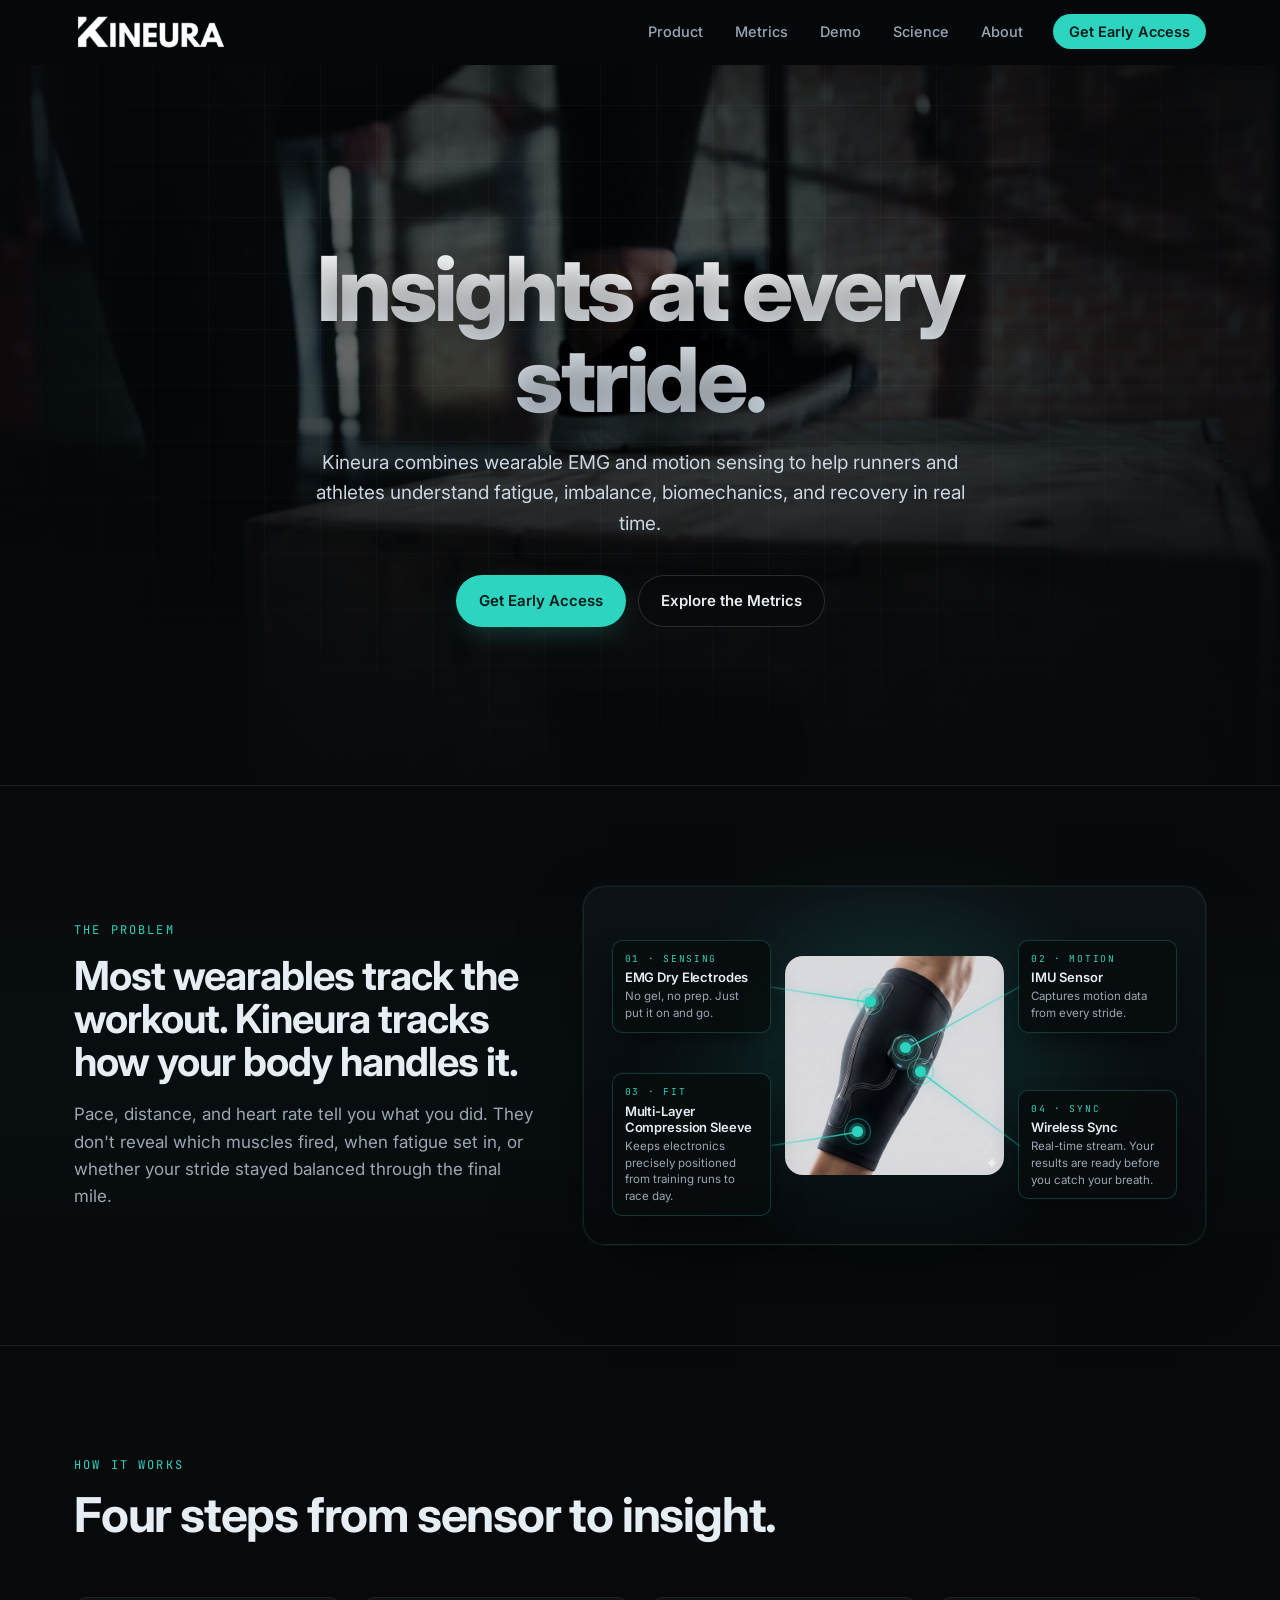
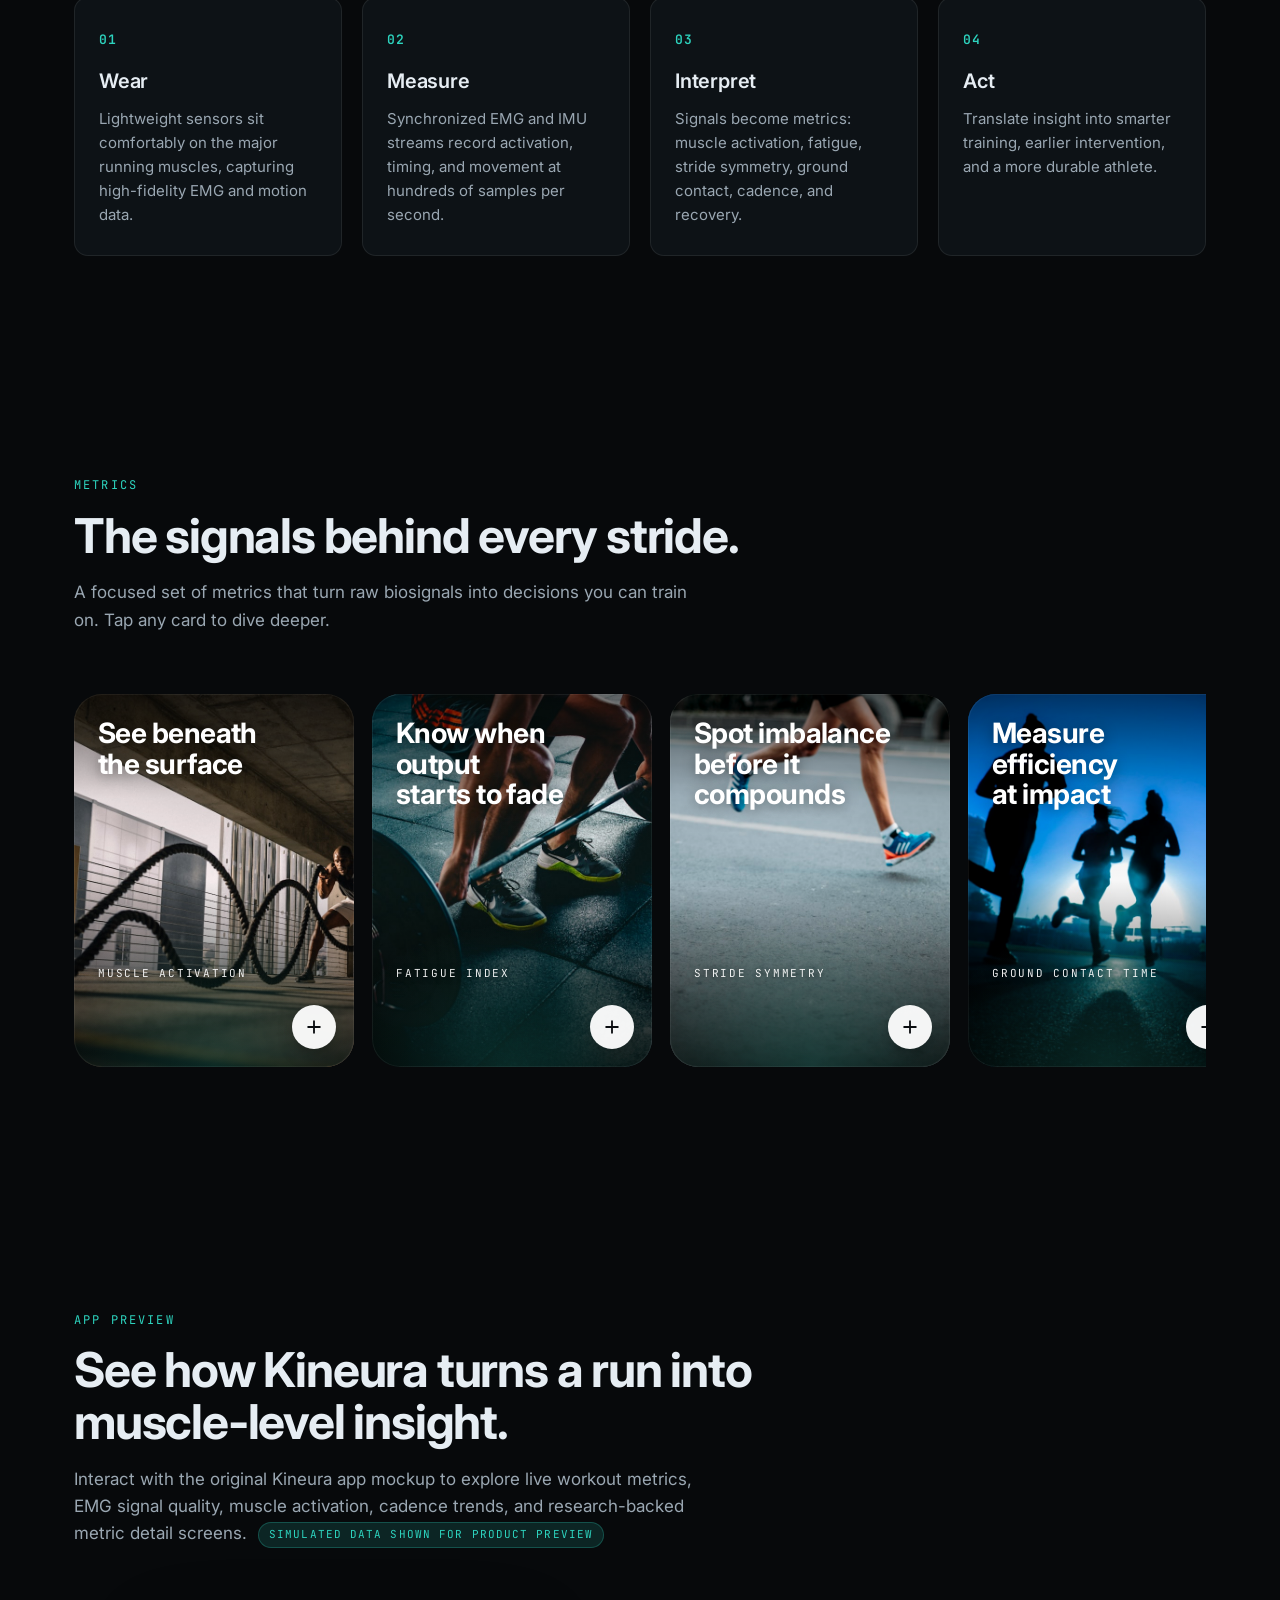
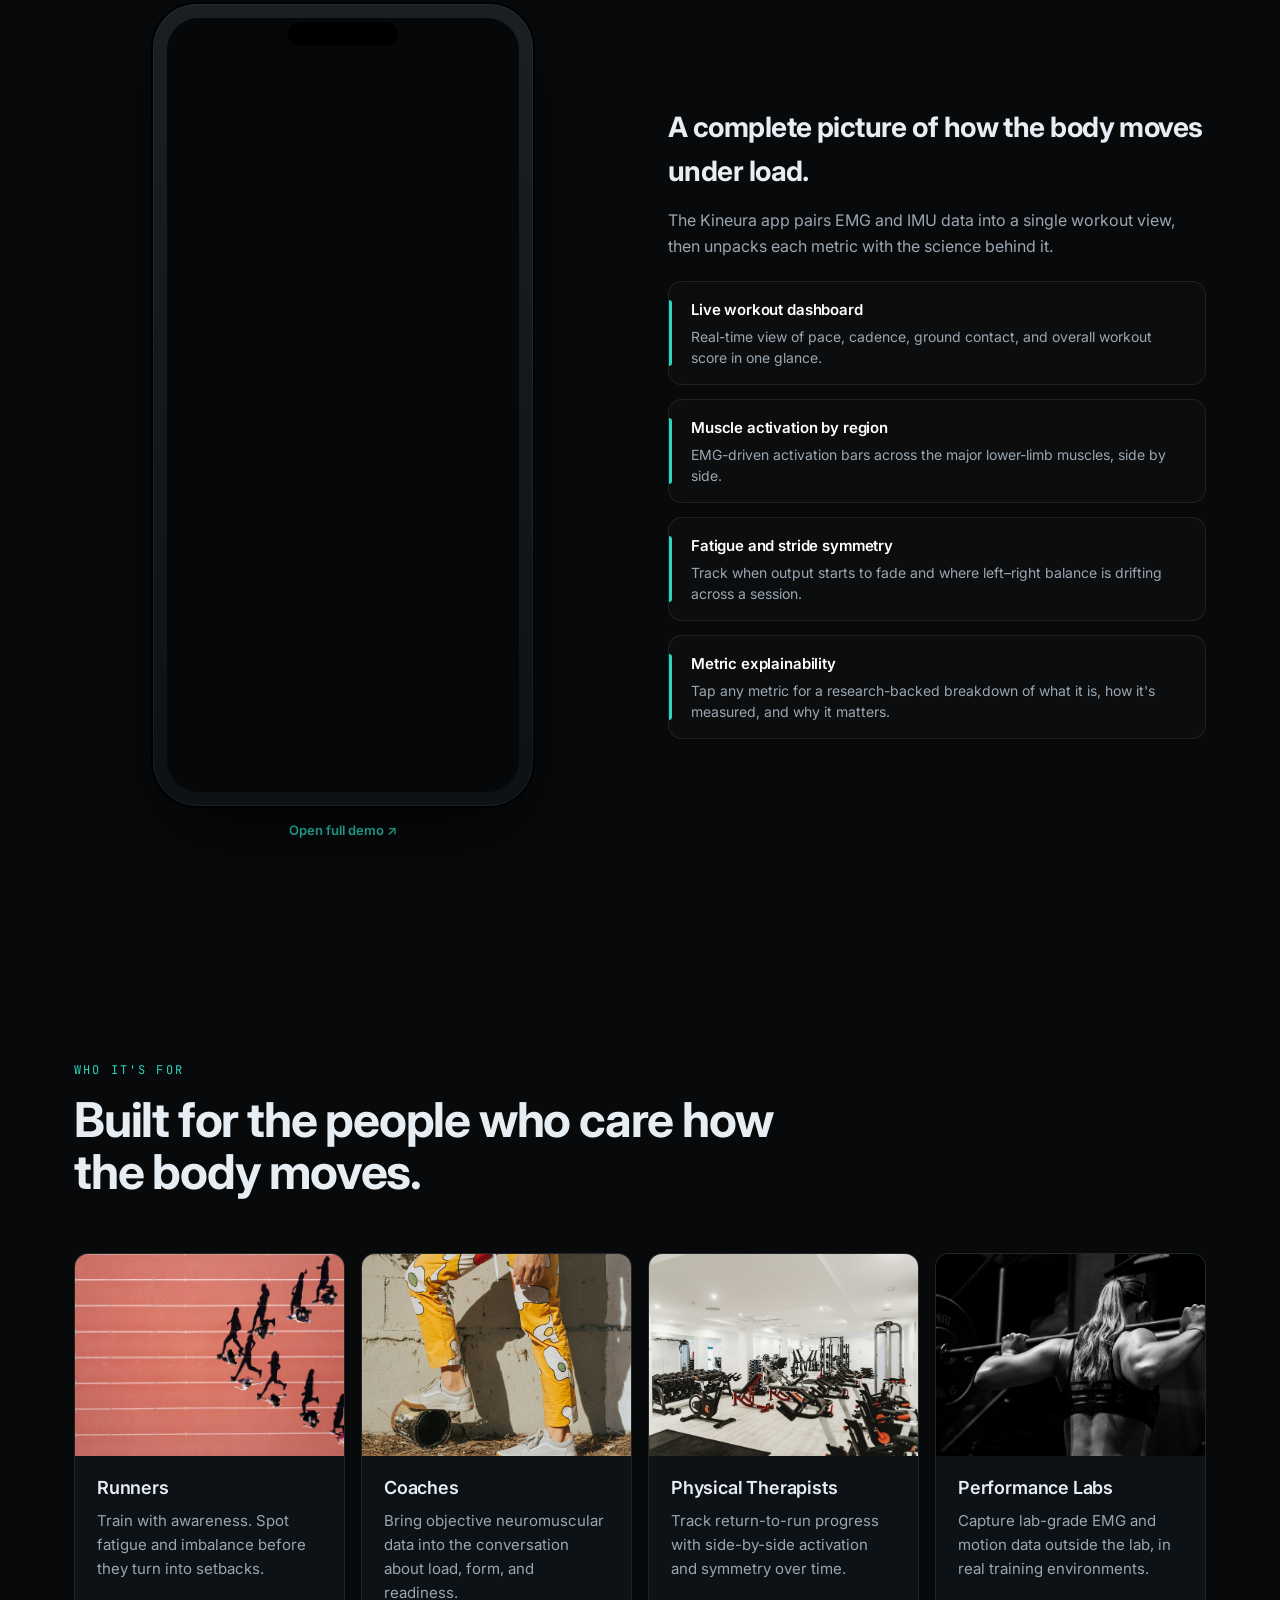
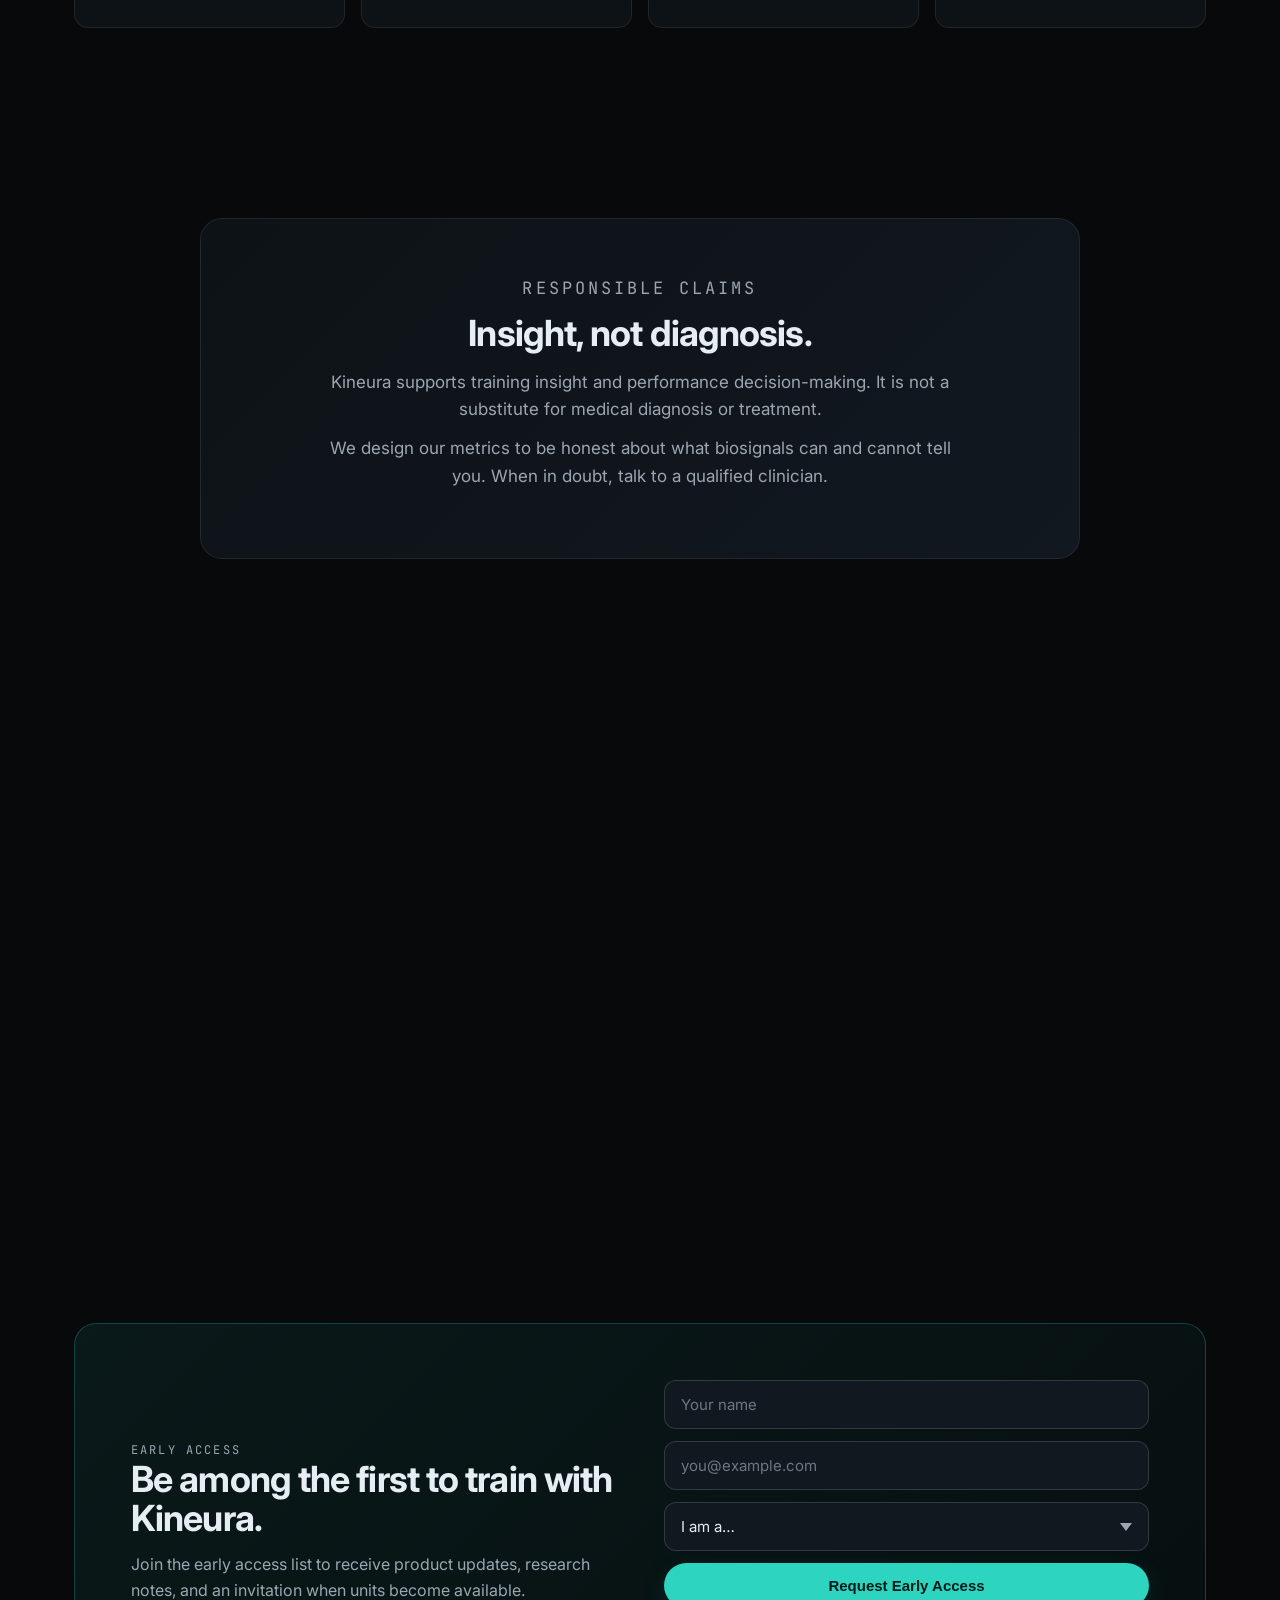
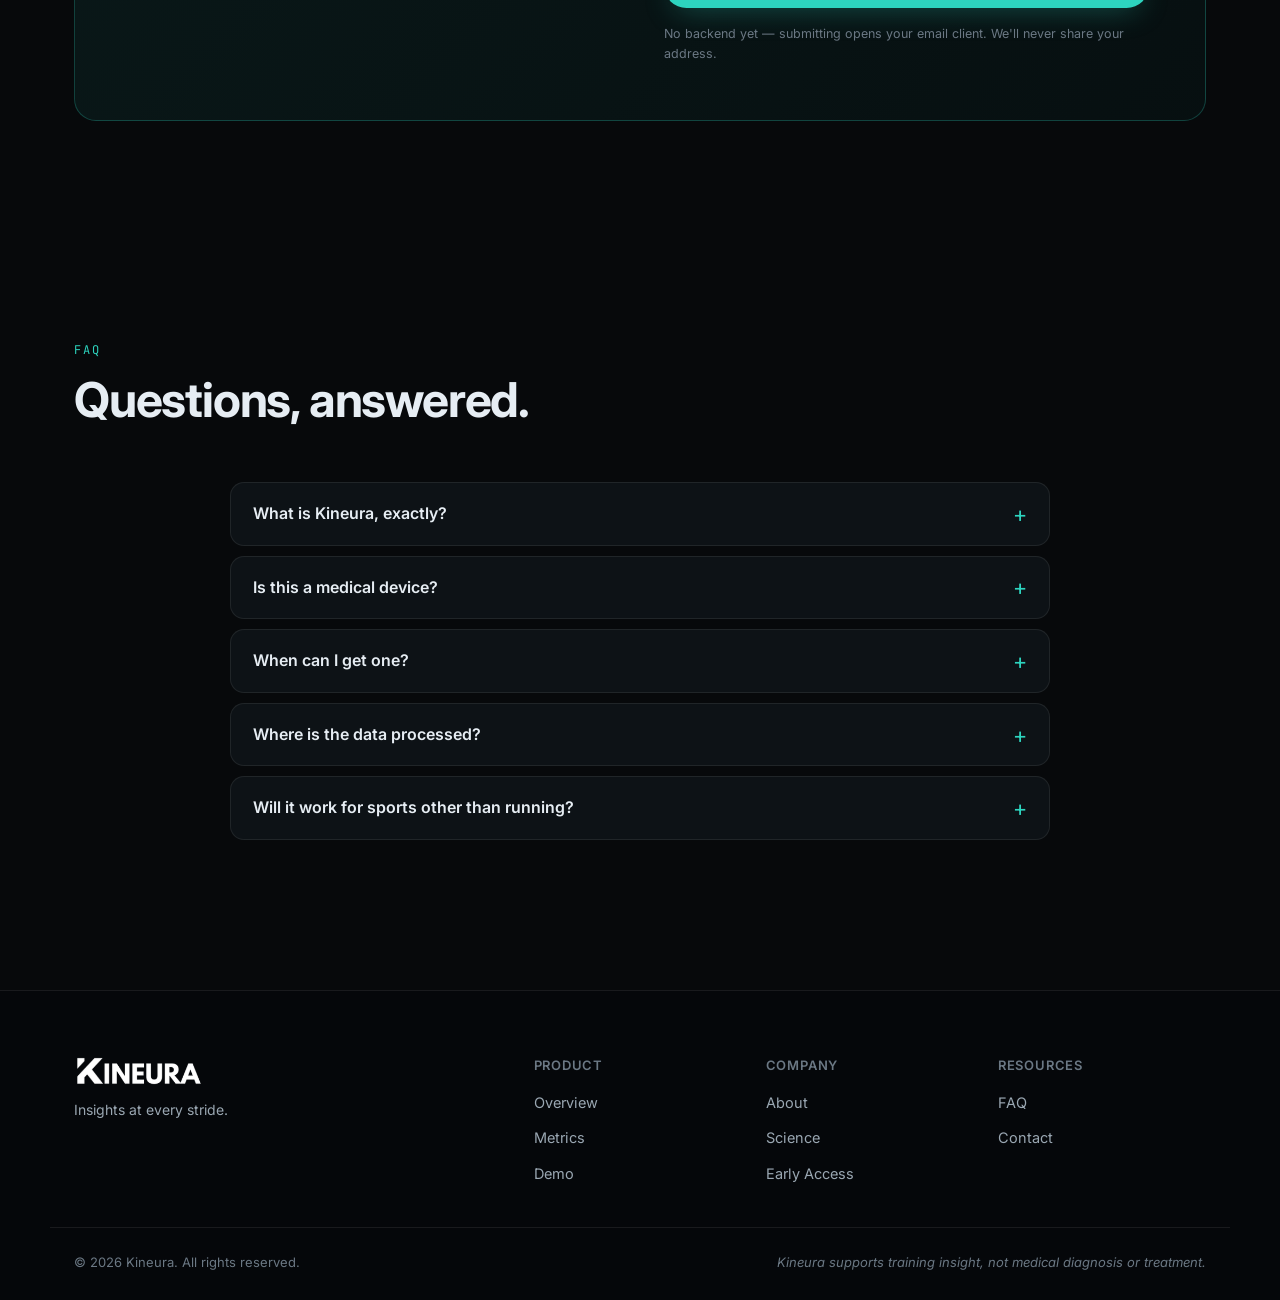
==== index.html @ 4eec356c "Remove duplicate "App preview" eyebrow from demo right-side panel The section-head already carries t" ====
<!DOCTYPE html>
<html lang="en">
<head>
  <meta charset="UTF-8" />
  <meta name="viewport" content="width=device-width, initial-scale=1.0" />
  <title>Kineura — Insights at every stride</title>
  <meta name="description" content="Kineura combines wearable EMG and motion sensing to help runners and athletes understand fatigue, imbalance, biomechanics, and recovery in real time." />
  <meta name="theme-color" content="#0a0f12" />

  <meta property="og:type" content="website" />
  <meta property="og:title" content="Kineura — Insights at every stride" />
  <meta property="og:description" content="Wearable EMG + motion sensing for runners and athletes. Understand fatigue, imbalance, biomechanics, and recovery in real time." />
  <meta property="og:image" content="og-image.svg" />
  <meta property="og:url" content="https://pjlim21.github.io/kineura-site/" />

  <meta name="twitter:card" content="summary_large_image" />
  <meta name="twitter:title" content="Kineura — Insights at every stride" />
  <meta name="twitter:description" content="Wearable EMG + motion sensing for runners and athletes." />
  <meta name="twitter:image" content="og-image.svg" />

  <link rel="icon" type="image/svg+xml" href="favicon.svg" />
  <link rel="preconnect" href="https://fonts.googleapis.com" />
  <link rel="preconnect" href="https://fonts.gstatic.com" crossorigin />
  <link href="https://fonts.googleapis.com/css2?family=Inter:wght@300;400;500;600;700;800&family=JetBrains+Mono:wght@400;500&display=swap" rel="stylesheet" />
  <link rel="stylesheet" href="styles.css" />
</head>
<body>
  <a href="#main" class="skip-link">Skip to content</a>

  <header class="site-header" id="siteHeader">
    <div class="container header-inner">
      <a class="brand" href="#top" aria-label="Kineura home">
        <img class="brand-logo" src="assets/img/kineura-wordmark-cropped.png" alt="Kineura" width="487" height="120" />
      </a>

      <nav class="primary-nav" aria-label="Primary">
        <button class="nav-toggle" aria-controls="navList" aria-expanded="false" aria-label="Toggle menu">
          <span></span><span></span><span></span>
        </button>
        <ul class="nav-list" id="navList">
          <li><a href="#product">Product</a></li>
          <li><a href="#metrics">Metrics</a></li>
          <li><a href="#demo">Demo</a></li>
          <li><a href="#science">Science</a></li>
          <li><a href="#about">About</a></li>
          <li><a href="#early-access" class="nav-cta">Get Early Access</a></li>
        </ul>
      </nav>
    </div>
  </header>

  <main id="main">
    <section class="hero" id="top">
      <div class="hero-bg" aria-hidden="true">
        <video class="hero-video" autoplay muted loop playsinline preload="metadata" poster="assets/img/hero-poster.jpg">
          <source src="https://video.wixstatic.com/video/bee5e3_57d041944a114fd59c90aa651ebfb15c/720p/mp4/file.mp4" type="video/mp4" />
          <source src="https://video.wixstatic.com/video/bee5e3_57d041944a114fd59c90aa651ebfb15c/480p/mp4/file.mp4" type="video/mp4" />
        </video>
        <div class="hero-veil"></div>
        <div class="hero-grid"></div>
      </div>
      <div class="container hero-inner">
        <h1 class="hero-headline">Insights at every stride.</h1>
        <p class="hero-sub">Kineura combines wearable EMG and motion sensing to help runners and athletes understand fatigue, imbalance, biomechanics, and recovery in real time.</p>
        <div class="hero-ctas">
          <a class="btn btn-primary" href="#early-access">Get Early Access</a>
          <a class="btn btn-secondary" href="#metrics">Explore the Metrics</a>
        </div>
      </div>
    </section>

    <section class="section problem" id="product">
      <div class="container">
        <div class="problem-grid">
          <div class="problem-copy">
            <p class="kicker">The problem</p>
            <h2>Most wearables track the workout. Kineura tracks how your body handles it.</h2>
            <p class="lede">Pace, distance, and heart rate tell you what you did. They don't reveal which muscles fired, when fatigue set in, or whether your stride stayed balanced through the final mile.</p>
          </div>

          <figure class="sleeve-figure" aria-label="Kineura lower-leg biosensor sleeve and its components">
            <div class="sleeve-stage">
              <div class="sleeve-glow" aria-hidden="true"></div>

              <!-- Top-left callout (EMG electrodes — points to upper electrode pad) -->
              <div class="sleeve-callout sleeve-callout--tl">
                <div class="sleeve-callout-card">
                  <p class="sleeve-callout-eyebrow">01 · Sensing</p>
                  <h3 class="sleeve-callout-title">EMG Dry Electrodes</h3>
                  <p class="sleeve-callout-text">No gel, no prep. Just put it on and go.</p>
                </div>
              </div>

              <!-- Top-right callout (IMU — points to central hex hub) -->
              <div class="sleeve-callout sleeve-callout--tr">
                <div class="sleeve-callout-card">
                  <p class="sleeve-callout-eyebrow">02 · Motion</p>
                  <h3 class="sleeve-callout-title">IMU Sensor</h3>
                  <p class="sleeve-callout-text">Captures motion data from every stride.</p>
                </div>
              </div>

              <!-- Image with positioned sensor dots -->
              <div class="sleeve-image-wrap">
                <img class="sleeve-image" src="assets/img/kineura-sleeve.jpg" alt="Kineura lower-leg biosensor sleeve worn on a calf, showing the central hub, integrated electrode pads, and signal traces" loading="lazy" />
                <div class="sleeve-dots" aria-hidden="true">
                  <!-- 01 EMG: upper electrode pad -->
                  <span class="sleeve-callout-dot sleeve-dot--emg" style="--cx:39%; --cy:21%;"></span>
                  <!-- 02 IMU: top edge of hex hub -->
                  <span class="sleeve-callout-dot sleeve-dot--imu" style="--cx:55%; --cy:42%;"></span>
                  <!-- 03 Compression: lower sleeve fabric body -->
                  <span class="sleeve-callout-dot sleeve-dot--fit" style="--cx:33%; --cy:80%;"></span>
                  <!-- 04 Wireless Sync: right side of hex hub / connected module -->
                  <span class="sleeve-callout-dot sleeve-dot--sync" style="--cx:62%; --cy:53%;"></span>
                </div>
              </div>

              <!-- Bottom-left callout (Compression — points to lower sleeve fabric) -->
              <div class="sleeve-callout sleeve-callout--bl">
                <div class="sleeve-callout-card">
                  <p class="sleeve-callout-eyebrow">03 · Fit</p>
                  <h3 class="sleeve-callout-title">Multi-Layer Compression Sleeve</h3>
                  <p class="sleeve-callout-text">Keeps electronics precisely positioned from training runs to race day.</p>
                </div>
              </div>

              <!-- Bottom-right callout (Wireless Sync — points to hub/module region) -->
              <div class="sleeve-callout sleeve-callout--br">
                <div class="sleeve-callout-card">
                  <p class="sleeve-callout-eyebrow">04 · Sync</p>
                  <h3 class="sleeve-callout-title">Wireless Sync</h3>
                  <p class="sleeve-callout-text">Real-time stream. Your results are ready before you catch your breath.</p>
                </div>
              </div>

              <!-- Connector line overlay — endpoint coordinates are computed in pixels by JS
                   from card edges and dot positions, then redrawn on resize. -->
              <svg class="sleeve-lines" aria-hidden="true">
                <defs>
                  <linearGradient id="sleeveLineL" x1="0" y1="0" x2="1" y2="0">
                    <stop offset="0" stop-color="#2dd4bf" stop-opacity="0.25" />
                    <stop offset="1" stop-color="#2dd4bf" stop-opacity="0.95" />
                  </linearGradient>
                  <linearGradient id="sleeveLineR" x1="1" y1="0" x2="0" y2="0">
                    <stop offset="0" stop-color="#2dd4bf" stop-opacity="0.25" />
                    <stop offset="1" stop-color="#2dd4bf" stop-opacity="0.95" />
                  </linearGradient>
                </defs>
                <line class="sleeve-line" data-callout="tl" data-dot="emg"  stroke="url(#sleeveLineL)" />
                <line class="sleeve-line" data-callout="tr" data-dot="imu"  stroke="url(#sleeveLineR)" />
                <line class="sleeve-line" data-callout="bl" data-dot="fit"  stroke="url(#sleeveLineL)" />
                <line class="sleeve-line" data-callout="br" data-dot="sync" stroke="url(#sleeveLineR)" />
              </svg>
            </div>

            <!-- Mobile/fallback list: shown when callouts can't sit cleanly over the image -->
            <ul class="sleeve-feature-list" role="list">
              <li class="sleeve-feature">
                <span class="sleeve-feature-num">01</span>
                <div>
                  <h3>EMG Dry Electrodes</h3>
                  <p>No gel, no prep. Just put it on and go.</p>
                </div>
              </li>
              <li class="sleeve-feature">
                <span class="sleeve-feature-num">02</span>
                <div>
                  <h3>IMU Sensor</h3>
                  <p>Captures motion data from every stride.</p>
                </div>
              </li>
              <li class="sleeve-feature">
                <span class="sleeve-feature-num">03</span>
                <div>
                  <h3>Multi-Layer Compression Sleeve</h3>
                  <p>Keeps electronics precisely positioned from training runs to race day.</p>
                </div>
              </li>
              <li class="sleeve-feature">
                <span class="sleeve-feature-num">04</span>
                <div>
                  <h3>Wireless Sync</h3>
                  <p>Real-time stream. Your results are ready before you catch your breath.</p>
                </div>
              </li>
            </ul>
          </figure>
        </div>
      </div>
    </section>

    <section class="section how" id="how">
      <div class="container">
        <div class="section-head">
          <p class="kicker">How it works</p>
          <h2>Four steps from sensor to insight.</h2>
        </div>
        <ol class="steps">
          <li class="step">
            <span class="step-num">01</span>
            <h3>Wear</h3>
            <p>Lightweight sensors sit comfortably on the major running muscles, capturing high-fidelity EMG and motion data.</p>
          </li>
          <li class="step">
            <span class="step-num">02</span>
            <h3>Measure</h3>
            <p>Synchronized EMG and IMU streams record activation, timing, and movement at hundreds of samples per second.</p>
          </li>
          <li class="step">
            <span class="step-num">03</span>
            <h3>Interpret</h3>
            <p>Signals become metrics: muscle activation, fatigue, stride symmetry, ground contact, cadence, and recovery.</p>
          </li>
          <li class="step">
            <span class="step-num">04</span>
            <h3>Act</h3>
            <p>Translate insight into smarter training, earlier intervention, and a more durable athlete.</p>
          </li>
        </ol>
      </div>
    </section>

    <section class="section metrics" id="metrics">
      <div class="container">
        <div class="section-head">
          <p class="kicker">Metrics</p>
          <h2>The signals behind every stride.</h2>
          <p class="lede">A focused set of metrics that turn raw biosignals into decisions you can train on. Tap any card to dive deeper.</p>
        </div>
        <div class="metric-rail" role="list" aria-label="Kineura metrics">
          <article class="metric-photo-card" role="listitem" data-metric="muscle">
            <img src="assets/img/metric-muscle.jpg" alt="Athlete training with battle ropes" loading="lazy" />
            <div class="metric-photo-overlay"></div>
            <h3 class="metric-photo-title">See beneath<br/>the surface</h3>
            <p class="metric-photo-tag">Muscle Activation</p>
            <button class="metric-plus" type="button" aria-label="Open Muscle Activation details">
              <svg viewBox="0 0 24 24" aria-hidden="true"><path d="M12 5v14M5 12h14" stroke="currentColor" stroke-width="2.2" stroke-linecap="round"/></svg>
            </button>
          </article>

          <article class="metric-photo-card" role="listitem" data-metric="fatigue">
            <img src="assets/img/metric-fatigue.jpg" alt="Athlete pushing through fatigue" loading="lazy" />
            <div class="metric-photo-overlay"></div>
            <h3 class="metric-photo-title">Know when output<br/>starts to fade</h3>
            <p class="metric-photo-tag">Fatigue Index</p>
            <button class="metric-plus" type="button" aria-label="Open Fatigue Index details">
              <svg viewBox="0 0 24 24" aria-hidden="true"><path d="M12 5v14M5 12h14" stroke="currentColor" stroke-width="2.2" stroke-linecap="round"/></svg>
            </button>
          </article>

          <article class="metric-photo-card" role="listitem" data-metric="symmetry">
            <img src="assets/img/metric-symmetry.jpg" alt="Runner mid-stride showing left and right leg motion" loading="lazy" />
            <div class="metric-photo-overlay"></div>
            <h3 class="metric-photo-title">Spot imbalance<br/>before it compounds</h3>
            <p class="metric-photo-tag">Stride Symmetry</p>
            <button class="metric-plus" type="button" aria-label="Open Stride Symmetry details">
              <svg viewBox="0 0 24 24" aria-hidden="true"><path d="M12 5v14M5 12h14" stroke="currentColor" stroke-width="2.2" stroke-linecap="round"/></svg>
            </button>
          </article>

          <article class="metric-photo-card" role="listitem" data-metric="gct">
            <img src="assets/img/metric-gct.jpg" alt="Close-up of running shoes contacting the ground" loading="lazy" />
            <div class="metric-photo-overlay"></div>
            <h3 class="metric-photo-title">Measure efficiency<br/>at impact</h3>
            <p class="metric-photo-tag">Ground Contact Time</p>
            <button class="metric-plus" type="button" aria-label="Open Ground Contact Time details">
              <svg viewBox="0 0 24 24" aria-hidden="true"><path d="M12 5v14M5 12h14" stroke="currentColor" stroke-width="2.2" stroke-linecap="round"/></svg>
            </button>
          </article>

          <article class="metric-photo-card" role="listitem" data-metric="cadence">
            <img src="assets/img/metric-cadence.jpg" alt="Runner on an open trail in motion" loading="lazy" />
            <div class="metric-photo-overlay"></div>
            <h3 class="metric-photo-title">Read rhythm<br/>in motion</h3>
            <p class="metric-photo-tag">Cadence &amp; Motion Trends</p>
            <button class="metric-plus" type="button" aria-label="Open Cadence and Motion Trends details">
              <svg viewBox="0 0 24 24" aria-hidden="true"><path d="M12 5v14M5 12h14" stroke="currentColor" stroke-width="2.2" stroke-linecap="round"/></svg>
            </button>
          </article>

          <article class="metric-photo-card" role="listitem" data-metric="recovery">
            <img src="assets/img/metric-recovery.jpg" alt="Athlete in a recovery and mobility session" loading="lazy" />
            <div class="metric-photo-overlay"></div>
            <h3 class="metric-photo-title">Track readiness<br/>beyond feel</h3>
            <p class="metric-photo-tag">Recovery Signals</p>
            <button class="metric-plus" type="button" aria-label="Open Recovery Signals details">
              <svg viewBox="0 0 24 24" aria-hidden="true"><path d="M12 5v14M5 12h14" stroke="currentColor" stroke-width="2.2" stroke-linecap="round"/></svg>
            </button>
          </article>
        </div>
      </div>
    </section>

    <section class="section demo" id="demo">
      <div class="container">
        <div class="section-head">
          <p class="kicker">App preview</p>
          <h2>See how Kineura turns a run into muscle-level insight.</h2>
          <p class="lede">Interact with the original Kineura app mockup to explore live workout metrics, EMG signal quality, muscle activation, cadence trends, and research-backed metric detail screens. <span class="badge">Simulated data shown for product preview</span></p>
        </div>

        <div class="demo-wrap">
          <div class="demo-frame" aria-label="Kineura app mockup">
            <div class="demo-frame-bezel">
              <div class="demo-frame-notch" aria-hidden="true"></div>
              <iframe
                class="demo-frame-iframe"
                src="https://pjlim21.github.io/kineura_mockup/"
                title="Kineura app mockup"
                loading="lazy"
                referrerpolicy="no-referrer-when-downgrade"
                allow="accelerometer; gyroscope; clipboard-read; clipboard-write"></iframe>
            </div>
            <p class="demo-frame-fallback">
              <a href="https://pjlim21.github.io/kineura_mockup/" target="_blank" rel="noopener noreferrer">Open full demo ↗</a>
            </p>
          </div>

          <aside class="demo-side">
            <h3>A complete picture of how the body moves under load.</h3>
            <p>The Kineura app pairs EMG and IMU data into a single workout view, then unpacks each metric with the science behind it.</p>
            <ul class="demo-feature-list">
              <li>
                <h4>Live workout dashboard</h4>
                <p>Real-time view of pace, cadence, ground contact, and overall workout score in one glance.</p>
              </li>
              <li>
                <h4>Muscle activation by region</h4>
                <p>EMG-driven activation bars across the major lower-limb muscles, side by side.</p>
              </li>
              <li>
                <h4>Fatigue and stride symmetry</h4>
                <p>Track when output starts to fade and where left–right balance is drifting across a session.</p>
              </li>
              <li>
                <h4>Metric explainability</h4>
                <p>Tap any metric for a research-backed breakdown of what it is, how it's measured, and why it matters.</p>
              </li>
            </ul>
          </aside>
        </div>
      </div>
    </section>

    <section class="section use-cases" id="use-cases">
      <div class="container">
        <div class="section-head">
          <p class="kicker">Who it's for</p>
          <h2>Built for the people who care how the body moves.</h2>
        </div>
        <div class="use-grid">
          <div class="use-card">
            <div class="use-photo"><img src="assets/img/athlete-sprint.jpg" alt="Runner sprinting on a track" loading="lazy" /></div>
            <h3>Runners</h3>
            <p>Train with awareness. Spot fatigue and imbalance before they turn into setbacks.</p>
          </div>
          <div class="use-card">
            <div class="use-photo"><img src="assets/img/athlete-coach.jpg" alt="Coach reviewing data with athlete" loading="lazy" /></div>
            <h3>Coaches</h3>
            <p>Bring objective neuromuscular data into the conversation about load, form, and readiness.</p>
          </div>
          <div class="use-card">
            <div class="use-photo"><img src="assets/img/athlete-pt.jpg" alt="Physical therapist working with athlete" loading="lazy" /></div>
            <h3>Physical Therapists</h3>
            <p>Track return-to-run progress with side-by-side activation and symmetry over time.</p>
          </div>
          <div class="use-card">
            <div class="use-photo"><img src="assets/img/athlete-strength.jpg" alt="Strength training session in a performance lab" loading="lazy" /></div>
            <h3>Performance Labs</h3>
            <p>Capture lab-grade EMG and motion data outside the lab, in real training environments.</p>
          </div>
        </div>
      </div>
    </section>

    <section class="section science" id="science">
      <div class="container">
        <div class="science-card">
          <p class="kicker">Responsible claims</p>
          <h2>Insight, not diagnosis.</h2>
          <p>Kineura supports training insight and performance decision-making. It is not a substitute for medical diagnosis or treatment.</p>
          <p class="muted">We design our metrics to be honest about what biosignals can and cannot tell you. When in doubt, talk to a qualified clinician.</p>
        </div>
      </div>
    </section>

    <section class="section about" id="about">
      <div class="container about-inner">
        <div class="about-copy">
          <p class="kicker">About</p>
          <h2>Why we're building Kineura.</h2>
          <p>Kineura started with a simple observation: the most informative signals about how an athlete moves — muscle activation and fine-grained motion — were locked inside expensive lab equipment. We're building a wearable platform that brings those signals into everyday training, without losing the rigor that makes them meaningful.</p>
          <p>We're a small team with backgrounds in biomechanics, signal processing, and endurance sport. We work closely with runners, coaches, and clinicians to make sure every metric we ship earns its place on the screen.</p>
        </div>
        <aside class="about-side">
          <div class="about-stat"><span class="num">EMG</span><span class="lbl">High-fidelity muscle signals</span></div>
          <div class="about-stat"><span class="num">IMU</span><span class="lbl">9-axis motion sensing</span></div>
          <div class="about-stat"><span class="num">Real-time</span><span class="lbl">Insight while you train</span></div>
        </aside>
      </div>
    </section>

    <section class="section cta" id="early-access">
      <div class="container">
        <div class="cta-card">
          <div class="cta-copy">
            <p class="kicker">Early access</p>
            <h2>Be among the first to train with Kineura.</h2>
            <p>Join the early access list to receive product updates, research notes, and an invitation when units become available.</p>
          </div>
          <form class="cta-form" id="earlyAccessForm" novalidate>
            <label for="eaName" class="sr-only">Name</label>
            <input id="eaName" name="name" type="text" placeholder="Your name" autocomplete="name" required />
            <label for="eaEmail" class="sr-only">Email</label>
            <input id="eaEmail" name="email" type="email" placeholder="you@example.com" autocomplete="email" required />
            <label for="eaRole" class="sr-only">Role</label>
            <select id="eaRole" name="role">
              <option value="">I am a…</option>
              <option>Runner</option>
              <option>Coach</option>
              <option>Physical Therapist</option>
              <option>Performance Lab</option>
              <option>Other</option>
            </select>
            <button class="btn btn-primary" type="submit">Request Early Access</button>
            <p class="form-note" id="formNote">No backend yet — submitting opens your email client. We'll never share your address.</p>
          </form>
        </div>
      </div>
    </section>

    <section class="section faq" id="faq">
      <div class="container">
        <div class="section-head narrow">
          <p class="kicker">FAQ</p>
          <h2>Questions, answered.</h2>
        </div>
        <div class="faq-list">
          <details>
            <summary>What is Kineura, exactly?</summary>
            <p>A wearable platform that combines surface EMG and inertial motion sensing, plus the software to turn those signals into useful metrics for runners and athletes.</p>
          </details>
          <details>
            <summary>Is this a medical device?</summary>
            <p>No. Kineura supports training insight and performance decision-making. It is not a substitute for medical diagnosis or treatment.</p>
          </details>
          <details>
            <summary>When can I get one?</summary>
            <p>We're rolling out access gradually. Join the early access list above and we'll reach out as units become available.</p>
          </details>
          <details>
            <summary>Where is the data processed?</summary>
            <p>Signals are captured on-device and analyzed in our app. We're committed to clear, opt-in handling of any data you choose to share with us.</p>
          </details>
          <details>
            <summary>Will it work for sports other than running?</summary>
            <p>Running is our first focus because the movement is repeatable and well-studied. The platform is designed to extend to other endurance and gait-driven sports over time.</p>
          </details>
        </div>
      </div>
    </section>
  </main>

  <footer class="site-footer">
    <div class="container footer-inner">
      <div class="footer-brand">
        <a class="brand" href="#top" aria-label="Kineura home">
          <img class="brand-logo" src="assets/img/kineura-wordmark-cropped.png" alt="Kineura" width="487" height="120" />
        </a>
        <p class="footer-tag">Insights at every stride.</p>
      </div>
      <nav class="footer-nav" aria-label="Footer">
        <div>
          <h4>Product</h4>
          <ul>
            <li><a href="#product">Overview</a></li>
            <li><a href="#metrics">Metrics</a></li>
            <li><a href="#demo">Demo</a></li>
          </ul>
        </div>
        <div>
          <h4>Company</h4>
          <ul>
            <li><a href="#about">About</a></li>
            <li><a href="#science">Science</a></li>
            <li><a href="#early-access">Early Access</a></li>
          </ul>
        </div>
        <div>
          <h4>Resources</h4>
          <ul>
            <li><a href="#faq">FAQ</a></li>
            <li><a href="mailto:hello@kineura.com">Contact</a></li>
          </ul>
        </div>
      </nav>
    </div>
    <div class="container footer-bottom">
      <p>© <span id="year"></span> Kineura. All rights reserved.</p>
      <p class="footer-disclaimer">Kineura supports training insight, not medical diagnosis or treatment.</p>
    </div>
  </footer>

  <!-- Metric detail modal -->
  <div class="modal" id="metricModal" aria-hidden="true" role="dialog" aria-modal="true" aria-labelledby="metricModalTitle">
    <div class="modal-backdrop" data-modal-close></div>
    <div class="modal-panel" role="document">
      <button class="modal-close" type="button" aria-label="Close" data-modal-close>
        <svg viewBox="0 0 24 24" aria-hidden="true"><path d="M6 6l12 12M18 6L6 18" stroke="currentColor" stroke-width="2.2" stroke-linecap="round"/></svg>
      </button>
      <p class="modal-eyebrow" id="metricModalTag">Metric</p>
      <h3 class="modal-title" id="metricModalTitle">—</h3>
      <p class="modal-tagline" id="metricModalTagline">—</p>
      <div class="modal-section">
        <h4>What is it?</h4>
        <p id="metricModalWhat">—</p>
      </div>
      <div class="modal-section">
        <h4>How is it measured?</h4>
        <p id="metricModalHow">—</p>
      </div>
      <div class="modal-section">
        <h4>Why it matters</h4>
        <p id="metricModalWhy">—</p>
      </div>
      <div class="modal-section modal-research">
        <h4>Research validation</h4>
        <p id="metricModalResearch">—</p>
      </div>
    </div>
  </div>

  <script src="script.js" defer></script>
</body>
</html>
---- styles.css ----
/* Kineura — static site styles */

:root {
  --bg: #07090b;
  --bg-elev: #0d1216;
  --bg-elev-2: #121820;
  --surface: #0f151b;
  --line: rgba(255, 255, 255, 0.08);
  --line-strong: rgba(255, 255, 255, 0.14);
  --text: #e6edf3;
  --text-dim: #9aa7b2;
  --text-muted: #6b7884;
  --accent: #2dd4bf;
  --accent-2: #14b8a6;
  --accent-soft: rgba(45, 212, 191, 0.14);
  --accent-glow: rgba(45, 212, 191, 0.35);
  --danger: #f87171;
  --radius: 14px;
  --radius-lg: 22px;
  --radius-xl: 28px;
  --maxw: 1180px;
  --shadow: 0 30px 80px -30px rgba(0, 0, 0, 0.8);
  --easing: cubic-bezier(0.22, 1, 0.36, 1);
}

* { box-sizing: border-box; }

html { scroll-behavior: smooth; }

body {
  margin: 0;
  font-family: 'Inter', system-ui, -apple-system, Segoe UI, Roboto, sans-serif;
  font-weight: 400;
  color: var(--text);
  background: var(--bg);
  line-height: 1.6;
  -webkit-font-smoothing: antialiased;
  text-rendering: optimizeLegibility;
  overflow-x: hidden;
}

img, svg { max-width: 100%; display: block; }

a { color: var(--accent); text-decoration: none; transition: color 0.2s ease; }
a:hover { color: #5eead4; }

.container {
  width: 100%;
  max-width: var(--maxw);
  margin: 0 auto;
  padding: 0 24px;
}

.skip-link {
  position: absolute;
  left: -9999px;
  top: 0;
  background: var(--accent);
  color: #001b18;
  padding: 10px 14px;
  font-weight: 600;
  z-index: 1000;
}
.skip-link:focus { left: 12px; top: 12px; }

.sr-only {
  position: absolute;
  width: 1px; height: 1px;
  padding: 0; margin: -1px;
  overflow: hidden; clip: rect(0,0,0,0);
  white-space: nowrap; border: 0;
}

/* Header */
.site-header {
  position: sticky;
  top: 0;
  z-index: 50;
  backdrop-filter: saturate(140%) blur(10px);
  background: rgba(7, 9, 11, 0.55);
  border-bottom: 1px solid transparent;
  transition: border-color 0.3s ease, background 0.3s ease;
}
.site-header.scrolled {
  border-bottom-color: var(--line);
  background: rgba(7, 9, 11, 0.85);
}
.header-inner {
  display: flex;
  align-items: center;
  justify-content: space-between;
  height: 64px;
}
.brand {
  display: inline-flex;
  align-items: center;
  gap: 10px;
  font-weight: 700;
  letter-spacing: -0.01em;
  color: var(--text);
}
.brand:hover { color: var(--text); }
.brand-logo {
  height: 38px;
  width: auto;
  display: block;
}
.site-footer .brand-logo { height: 32px; }

@media (max-width: 720px) {
  .header-inner { height: 56px; }
  .brand-logo { height: 28px; }
  .site-footer .brand-logo { height: 28px; }
}

.primary-nav { display: flex; align-items: center; }
.nav-list {
  list-style: none;
  display: flex;
  gap: 28px;
  margin: 0;
  padding: 0;
  align-items: center;
}
.nav-list a {
  color: var(--text-dim);
  font-size: 14.5px;
  font-weight: 500;
  padding: 8px 2px;
}
.nav-list a:hover { color: var(--text); }
.nav-cta {
  background: var(--accent);
  color: #001b18 !important;
  padding: 9px 16px !important;
  border-radius: 999px;
  font-weight: 600 !important;
}
.nav-cta:hover { background: #5eead4; }

.nav-toggle {
  display: none;
  background: transparent;
  border: 1px solid var(--line);
  border-radius: 10px;
  width: 40px; height: 40px;
  flex-direction: column;
  justify-content: center;
  align-items: center;
  gap: 4px;
  cursor: pointer;
  padding: 0;
}
.nav-toggle span {
  width: 18px; height: 2px;
  background: var(--text); border-radius: 2px;
  transition: transform 0.2s ease, opacity 0.2s ease;
}

/* Buttons */
.btn {
  display: inline-flex;
  align-items: center;
  justify-content: center;
  gap: 8px;
  padding: 13px 22px;
  border-radius: 999px;
  font-weight: 600;
  font-size: 15px;
  cursor: pointer;
  border: 1px solid transparent;
  transition: transform 0.15s ease, background 0.2s ease, border-color 0.2s ease, color 0.2s ease, box-shadow 0.2s ease;
  text-align: center;
}
.btn:active { transform: translateY(1px); }
.btn-primary {
  background: var(--accent);
  color: #001b18;
  box-shadow: 0 10px 30px -10px var(--accent-glow);
}
.btn-primary:hover { background: #5eead4; color: #001b18; }
.btn-secondary {
  background: rgba(7,9,11,0.4);
  color: var(--text);
  border-color: var(--line-strong);
  backdrop-filter: blur(6px);
}
.btn-secondary:hover {
  border-color: var(--accent);
  color: var(--accent);
}

/* Hero */
.hero {
  position: relative;
  padding: 140px 0 120px;
  overflow: hidden;
  min-height: 80vh;
  display: flex;
  align-items: center;
}
.hero-bg {
  position: absolute;
  inset: 0;
  pointer-events: none;
  z-index: 0;
}
.hero-video {
  position: absolute;
  inset: 0;
  width: 100%;
  height: 100%;
  object-fit: cover;
  opacity: 1;
  filter: brightness(0.85) contrast(1.05) saturate(1.05);
}
.hero-veil {
  position: absolute;
  inset: 0;
  background:
    radial-gradient(ellipse at 50% 38%, rgba(7,9,11,0.10) 0%, rgba(7,9,11,0.55) 60%, rgba(7,9,11,0.88) 100%),
    linear-gradient(180deg, rgba(7,9,11,0.30) 0%, rgba(7,9,11,0.22) 40%, rgba(7,9,11,0.86) 100%);
}
.hero-grid {
  position: absolute;
  inset: -10%;
  background-image:
    linear-gradient(rgba(255,255,255,0.03) 1px, transparent 1px),
    linear-gradient(90deg, rgba(255,255,255,0.03) 1px, transparent 1px);
  background-size: 56px 56px;
  mask-image: radial-gradient(ellipse at 50% 30%, black 30%, transparent 75%);
  -webkit-mask-image: radial-gradient(ellipse at 50% 30%, black 30%, transparent 75%);
}
.hero-inner {
  position: relative;
  z-index: 1;
  text-align: center;
  max-width: 880px;
}
.hero-headline {
  font-size: clamp(40px, 7vw, 92px);
  line-height: 1.02;
  letter-spacing: -0.035em;
  font-weight: 800;
  margin: 0 0 22px;
  background: linear-gradient(180deg, #ffffff 0%, #c4d0db 100%);
  -webkit-background-clip: text;
  background-clip: text;
  color: transparent;
  text-shadow: 0 4px 30px rgba(0,0,0,0.4);
}
.hero-sub {
  font-size: clamp(16px, 1.5vw, 19px);
  color: #cbd5e1;
  max-width: 680px;
  margin: 0 auto 36px;
}
.hero-ctas {
  display: flex;
  gap: 12px;
  justify-content: center;
  flex-wrap: wrap;
}

/* Section base */
.section { padding: 110px 0; position: relative; }
.section-head { max-width: 760px; margin: 0 0 56px; }
.section-head.narrow { max-width: 720px; }
.kicker {
  font-family: 'JetBrains Mono', monospace;
  font-size: 12px;
  letter-spacing: 0.18em;
  text-transform: uppercase;
  color: var(--accent);
  margin: 0 0 14px;
}
.section h2 {
  font-size: clamp(30px, 4.4vw, 48px);
  line-height: 1.08;
  letter-spacing: -0.025em;
  margin: 0 0 18px;
  font-weight: 700;
}
.lede { color: var(--text-dim); font-size: 17px; margin: 0; max-width: 640px; }
.muted { color: var(--text-muted); }

/* Problem */
.problem { padding: 100px 0; border-top: 1px solid var(--line); border-bottom: 1px solid var(--line); background: linear-gradient(180deg, transparent, rgba(45,212,191,0.025) 50%, transparent); }
.problem-grid {
  display: grid;
  grid-template-columns: minmax(0, 0.85fr) minmax(0, 1.15fr);
  gap: 48px;
  align-items: center;
}
.problem-copy { text-align: left; }
.problem-copy .kicker { margin-bottom: 14px; }
.problem-copy h2 {
  font-size: clamp(26px, 3.4vw, 40px);
  margin: 0 0 18px;
  letter-spacing: -0.025em;
}
.problem-copy .lede { margin: 0; max-width: 520px; }
.problem-figure {
  margin: 0;
}

/* Sleeve product explainer.
   Stage is a 3-col grid: cards | image | cards.
   Each side column has 2 rows (top, bottom callouts).
   Connector lines span from card inner-edge across the side column to the
   image edge, then a dot on the image marks the component. */
.sleeve-figure { margin: 0; }
.sleeve-stage {
  position: relative;
  border-radius: var(--radius-lg);
  background:
    radial-gradient(ellipse at 50% 45%, rgba(45,212,191,0.10), transparent 60%),
    linear-gradient(180deg, #0c1216 0%, #070a0d 100%);
  border: 1px solid var(--line);
  padding: 28px;
  box-shadow:
    0 30px 80px -30px rgba(0,0,0,0.75),
    0 0 0 1px rgba(45,212,191,0.08);
  display: grid;
  grid-template-columns: minmax(140px, 168px) minmax(200px, 280px) minmax(140px, 168px);
  grid-template-rows: 1fr 1fr;
  column-gap: 14px;
  row-gap: 16px;
  justify-content: center;
  align-items: center;
}
.sleeve-glow {
  position: absolute;
  inset: 0;
  pointer-events: none;
  background:
    radial-gradient(circle at 50% 45%, rgba(45,212,191,0.18), transparent 55%);
  opacity: 0.7;
  filter: blur(40px);
  z-index: 0;
  border-radius: inherit;
}
.sleeve-image-wrap {
  position: relative;
  z-index: 1;
  grid-column: 2;
  grid-row: 1 / span 2;
  border-radius: 18px;
  aspect-ratio: 1 / 1;
  width: 100%;
  background: #0a0e11;
  align-self: center;
  isolation: isolate;
}
.sleeve-image {
  display: block;
  width: 100%;
  height: 100%;
  object-fit: cover;
  border-radius: 18px;
  filter: contrast(1.04) saturate(1.05);
  box-shadow:
    inset 0 0 0 1px rgba(255,255,255,0.04),
    0 20px 50px -25px rgba(0,0,0,0.8);
}

/* Dot overlay on image */
.sleeve-dots {
  position: absolute;
  inset: 0;
  pointer-events: none;
  z-index: 2;
  border-radius: inherit;
  overflow: hidden;
}
.sleeve-callout-dot {
  position: absolute;
  left: var(--cx);
  top: var(--cy);
  width: 11px;
  height: 11px;
  margin: -5.5px 0 0 -5.5px;
  border-radius: 50%;
  background: var(--accent);
  box-shadow:
    0 0 0 3px rgba(45,212,191,0.28),
    0 0 18px rgba(45,212,191,0.75);
  z-index: 3;
}
.sleeve-callout-dot::after {
  content: "";
  position: absolute;
  inset: -8px;
  border-radius: 50%;
  border: 1px solid rgba(45,212,191,0.5);
  animation: sleevePulse 2.4s ease-out infinite;
}
@keyframes sleevePulse {
  0% { transform: scale(0.55); opacity: 0.9; }
  100% { transform: scale(1.7); opacity: 0; }
}

/* Each callout is a grid cell holding only a card; connector lines are drawn
   in the .sleeve-lines SVG overlay so they can extend all the way to the dot. */
.sleeve-callout {
  position: relative;
  display: flex;
  align-items: center;
  z-index: 2;
}
.sleeve-callout--tl { grid-column: 1; grid-row: 1; justify-content: flex-start; }
.sleeve-callout--bl { grid-column: 1; grid-row: 2; justify-content: flex-start; }
.sleeve-callout--tr { grid-column: 3; grid-row: 1; justify-content: flex-end; }
.sleeve-callout--br { grid-column: 3; grid-row: 2; justify-content: flex-end; }

.sleeve-callout-card {
  flex: 0 1 auto;
  min-width: 0;
  width: 100%;
  padding: 10px 12px;
  background: rgba(8, 12, 14, 0.85);
  backdrop-filter: blur(12px);
  -webkit-backdrop-filter: blur(12px);
  border: 1px solid rgba(45,212,191,0.22);
  border-radius: 10px;
  box-shadow:
    0 12px 30px -10px rgba(0,0,0,0.75),
    0 0 0 1px rgba(255,255,255,0.02);
  pointer-events: auto;
}
.sleeve-callout-eyebrow {
  font-family: 'JetBrains Mono', monospace;
  font-size: 9.5px;
  letter-spacing: 0.18em;
  text-transform: uppercase;
  color: var(--accent);
  margin: 0 0 3px;
}
.sleeve-callout-card h3.sleeve-callout-title {
  font-size: 13px;
  font-weight: 600;
  letter-spacing: -0.01em;
  margin: 0 0 3px;
  color: var(--text);
  line-height: 1.25;
}
.sleeve-callout-text {
  font-size: 11.5px;
  line-height: 1.45;
  color: var(--text-dim);
  margin: 0;
}

/* SVG connector overlay — sits above the image, below the cards.
   JS sets x1/y1/x2/y2 in pixel space, matching the actual DOM rects of
   each card's inner edge and each dot's center. */
.sleeve-lines {
  position: absolute;
  inset: 0;
  width: 100%;
  height: 100%;
  pointer-events: none;
  z-index: 2;
  overflow: visible;
}
.sleeve-line {
  stroke-width: 1.5;
  stroke-linecap: round;
  fill: none;
  vector-effect: non-scaling-stroke;
  opacity: 0;
  transition: opacity 220ms ease;
  filter: drop-shadow(0 0 5px rgba(45,212,191,0.6));
}
.sleeve-lines.is-ready .sleeve-line { opacity: 1; }

/* Fallback feature list (mobile / narrow) */
.sleeve-feature-list {
  list-style: none;
  margin: 24px 0 0;
  padding: 0;
  display: none;
  gap: 14px;
}
.sleeve-feature {
  display: flex;
  gap: 14px;
  align-items: flex-start;
  padding: 14px 16px;
  background: rgba(13, 18, 22, 0.6);
  border: 1px solid var(--line);
  border-radius: 12px;
}
.sleeve-feature-num {
  font-family: 'JetBrains Mono', monospace;
  font-size: 12px;
  letter-spacing: 0.12em;
  color: var(--accent);
  padding: 4px 8px;
  border: 1px solid rgba(45,212,191,0.25);
  border-radius: 6px;
  flex-shrink: 0;
  line-height: 1;
}
.sleeve-feature h3 {
  margin: 2px 0 4px;
  font-size: 15px;
  font-weight: 600;
  color: var(--text);
}
.sleeve-feature p {
  margin: 0;
  font-size: 13.5px;
  line-height: 1.5;
  color: var(--text-dim);
}

/* Tighten the callout layout for medium screens. */
@media (max-width: 1180px) {
  .sleeve-stage {
    grid-template-columns: minmax(126px, 150px) minmax(180px, 240px) minmax(126px, 150px);
    column-gap: 10px;
    padding: 22px;
  }
  .sleeve-callout-card { padding: 9px 10px; }
  .sleeve-callout-card h3.sleeve-callout-title { font-size: 12.5px; }
  .sleeve-callout-text { font-size: 11px; }
  .sleeve-callout-line { flex-basis: 12px; }
}
/* Switch to stacked image + list when problem-grid stacks. */
@media (max-width: 980px) {
  .problem-grid { grid-template-columns: 1fr; gap: 36px; }
  .sleeve-stage {
    grid-template-columns: 1fr;
    grid-template-rows: auto;
    column-gap: 0;
    row-gap: 0;
    padding: 20px;
  }
  .sleeve-callout { display: none; }
  .sleeve-image-wrap { grid-column: 1; grid-row: 1; max-width: 380px; margin: 0 auto; }
  .sleeve-feature-list { display: grid; }
}
@media (max-width: 520px) {
  .sleeve-stage { padding: 16px; }
  .sleeve-image-wrap { max-width: 100%; }
  .sleeve-feature { padding: 12px 14px; }
}

/* How it works */
.steps {
  list-style: none;
  padding: 0;
  margin: 0;
  display: grid;
  grid-template-columns: repeat(4, 1fr);
  gap: 20px;
  counter-reset: step;
}
.step {
  background: var(--bg-elev);
  border: 1px solid var(--line);
  border-radius: var(--radius);
  padding: 28px 24px;
  position: relative;
  transition: border-color 0.25s ease, transform 0.25s ease;
}
.step:hover { border-color: var(--line-strong); transform: translateY(-2px); }
.step-num {
  font-family: 'JetBrains Mono', monospace;
  color: var(--accent);
  font-size: 13px;
  font-weight: 600;
  letter-spacing: 0.1em;
}
.step h3 { margin: 14px 0 10px; font-size: 20px; font-weight: 600; letter-spacing: -0.01em; }
.step p { margin: 0; color: var(--text-dim); font-size: 15px; }

/* Metrics — WHOOP-style photo card rail */
.metric-rail {
  display: grid;
  grid-auto-flow: column;
  grid-auto-columns: minmax(280px, 320px);
  gap: 18px;
  overflow-x: auto;
  padding: 4px 4px 24px;
  scroll-snap-type: x mandatory;
  -webkit-overflow-scrolling: touch;
  scrollbar-width: thin;
  scrollbar-color: var(--line-strong) transparent;
}
.metric-rail::-webkit-scrollbar { height: 8px; }
.metric-rail::-webkit-scrollbar-thumb { background: var(--line-strong); border-radius: 999px; }
.metric-rail::-webkit-scrollbar-track { background: transparent; }

.metric-photo-card {
  position: relative;
  aspect-ratio: 3 / 4;
  border-radius: var(--radius-xl);
  overflow: hidden;
  cursor: pointer;
  scroll-snap-align: start;
  background: #0a0d10;
  isolation: isolate;
  transition: transform 0.35s var(--easing), box-shadow 0.35s var(--easing);
}
.metric-photo-card:hover { transform: translateY(-4px); box-shadow: 0 30px 60px -25px rgba(0,0,0,0.7); }
.metric-photo-card img {
  position: absolute;
  inset: 0;
  width: 100%; height: 100%;
  object-fit: cover;
  z-index: 0;
  transition: transform 0.6s var(--easing), filter 0.4s var(--easing);
  filter: saturate(1.05) contrast(1.02);
}
.metric-photo-card:hover img { transform: scale(1.04); }
.metric-photo-overlay {
  position: absolute;
  inset: 0;
  z-index: 1;
  background:
    radial-gradient(120% 70% at 50% 100%, rgba(45,212,191,0.18), transparent 55%),
    radial-gradient(140% 100% at 50% 50%, transparent 50%, rgba(0,0,0,0.35) 100%),
    linear-gradient(180deg, rgba(0,0,0,0.55) 0%, rgba(0,0,0,0.05) 28%, rgba(0,0,0,0.0) 50%, rgba(0,0,0,0.55) 80%, rgba(0,0,0,0.85) 100%);
  pointer-events: none;
}
.metric-photo-card::after {
  content: "";
  position: absolute;
  inset: 0;
  z-index: 1;
  pointer-events: none;
  border-radius: inherit;
  box-shadow: inset 0 0 0 1px rgba(255,255,255,0.06);
}
.metric-photo-title {
  position: absolute;
  top: 24px;
  left: 24px;
  right: 24px;
  z-index: 2;
  margin: 0;
  color: #fff;
  font-size: clamp(22px, 2.2vw, 28px);
  font-weight: 700;
  letter-spacing: -0.02em;
  line-height: 1.1;
  text-shadow: 0 2px 14px rgba(0,0,0,0.45);
}
.metric-photo-tag {
  position: absolute;
  bottom: 84px;
  left: 24px;
  z-index: 2;
  margin: 0;
  font-family: 'JetBrains Mono', monospace;
  font-size: 11px;
  letter-spacing: 0.16em;
  text-transform: uppercase;
  color: rgba(255,255,255,0.92);
  text-shadow: 0 1px 6px rgba(0,0,0,0.6);
}
.metric-plus {
  position: absolute;
  right: 18px;
  bottom: 18px;
  z-index: 3;
  width: 44px;
  height: 44px;
  border-radius: 50%;
  border: none;
  background: rgba(255,255,255,0.95);
  color: #0a0d10;
  display: inline-flex;
  align-items: center;
  justify-content: center;
  cursor: pointer;
  box-shadow: 0 6px 18px -6px rgba(0,0,0,0.5);
  transition: transform 0.2s ease, background 0.2s ease;
}
.metric-plus svg { width: 20px; height: 20px; }
.metric-plus:hover { background: var(--accent); transform: scale(1.06); }
.metric-photo-card:focus-visible {
  outline: 2px solid var(--accent);
  outline-offset: 4px;
}

/* Demo — original mockup iframe */
.demo-wrap {
  display: grid;
  grid-template-columns: minmax(0, 1fr) minmax(0, 1fr);
  gap: 56px;
  align-items: center;
}
.demo-frame {
  margin: 0 auto;
  width: 100%;
  max-width: 380px;
}
.demo-frame-bezel {
  position: relative;
  width: 100%;
  aspect-ratio: 9 / 19;
  background: linear-gradient(180deg, #1a1f24 0%, #0c1115 100%);
  border-radius: 44px;
  padding: 14px;
  box-shadow:
    0 0 0 2px #000,
    0 30px 80px -20px rgba(0,0,0,0.85),
    inset 0 0 0 1px rgba(255,255,255,0.05);
}
.demo-frame-notch {
  position: absolute;
  top: 18px;
  left: 50%;
  transform: translateX(-50%);
  width: 110px;
  height: 24px;
  background: #000;
  border-radius: 999px;
  z-index: 5;
  pointer-events: none;
}
.demo-frame-iframe {
  width: 100%;
  height: 100%;
  border: 0;
  border-radius: 32px;
  background: #050708;
  display: block;
}
.demo-frame-fallback {
  margin: 14px 0 0;
  text-align: center;
  font-size: 13px;
  color: var(--text-dim);
}
.demo-frame-fallback a {
  color: var(--accent);
  text-decoration: none;
  font-weight: 600;
  border-bottom: 1px solid transparent;
}
.demo-frame-fallback a:hover { border-bottom-color: var(--accent); }

/* Demo side panel */
.demo-side h3 {
  font-size: clamp(20px, 2.2vw, 28px);
  margin: 0 0 14px;
  letter-spacing: -0.02em;
}
.demo-side p { color: var(--text-dim); margin: 0 0 22px; }
.demo-feature-list {
  list-style: none;
  padding: 0;
  margin: 0;
  display: flex;
  flex-direction: column;
  gap: 14px;
}
.demo-feature-list li {
  position: relative;
  padding: 16px 18px 16px 22px;
  border: 1px solid var(--line);
  border-radius: 14px;
  background: rgba(255,255,255,0.02);
}
.demo-feature-list li::before {
  content: "";
  position: absolute;
  left: 0;
  top: 18px;
  bottom: 18px;
  width: 3px;
  background: var(--accent);
  border-radius: 0 3px 3px 0;
}
.demo-feature-list h4 {
  margin: 0 0 4px;
  font-size: 15px;
  font-weight: 600;
  letter-spacing: -0.01em;
  color: #fff;
}
.demo-feature-list p {
  margin: 0;
  font-size: 14px;
  line-height: 1.5;
  color: var(--text-dim);
}
.badge {
  display: inline-block;
  font-family: 'JetBrains Mono', monospace;
  font-size: 11px;
  letter-spacing: 0.1em;
  text-transform: uppercase;
  color: var(--accent);
  background: var(--accent-soft);
  border: 1px solid rgba(45,212,191,0.25);
  padding: 3px 10px;
  border-radius: 999px;
  margin-left: 6px;
  vertical-align: middle;
}

/* Use cases */
.use-grid {
  display: grid;
  grid-template-columns: repeat(4, 1fr);
  gap: 16px;
}
.use-card {
  background: var(--bg-elev);
  border: 1px solid var(--line);
  border-radius: var(--radius);
  overflow: hidden;
  transition: border-color 0.25s ease, transform 0.25s ease;
  display: flex;
  flex-direction: column;
}
.use-card:hover { border-color: var(--accent); transform: translateY(-2px); }
.use-photo {
  aspect-ratio: 4 / 3;
  overflow: hidden;
  background: #0a0d10;
}
.use-photo img {
  width: 100%; height: 100%;
  object-fit: cover;
  transition: transform 0.5s var(--easing);
}
.use-card:hover .use-photo img { transform: scale(1.04); }
.use-card h3 { margin: 18px 22px 6px; font-size: 18px; font-weight: 600; letter-spacing: -0.01em; }
.use-card p { margin: 0 22px 22px; color: var(--text-dim); font-size: 15px; }

/* Science */
.science { padding: 80px 0; }
.science-card {
  background: linear-gradient(135deg, var(--bg-elev) 0%, var(--bg-elev-2) 100%);
  border: 1px solid var(--line);
  border-radius: var(--radius-lg);
  padding: 56px;
  max-width: 880px;
  margin: 0 auto;
  text-align: center;
}
.science-card h2 { font-size: clamp(26px, 3.5vw, 36px); margin-bottom: 16px; }
.science-card p { color: var(--text-dim); font-size: 17px; margin: 0 auto 12px; max-width: 640px; }

/* About */
.about-inner {
  display: grid;
  grid-template-columns: 1.4fr 1fr;
  gap: 56px;
  align-items: start;
}
.about-copy h2 { margin-bottom: 18px; }
.about-copy p { color: var(--text-dim); font-size: 16.5px; }
.about-side {
  display: flex;
  flex-direction: column;
  gap: 14px;
}
.about-stat {
  background: var(--bg-elev);
  border: 1px solid var(--line);
  border-radius: var(--radius);
  padding: 22px 24px;
  display: flex;
  flex-direction: column;
  gap: 4px;
}
.about-stat .num {
  font-size: 22px;
  font-weight: 700;
  letter-spacing: -0.01em;
  color: var(--accent);
  font-family: 'JetBrains Mono', monospace;
}
.about-stat .lbl { color: var(--text-dim); font-size: 14.5px; }

/* CTA */
.cta-card {
  background: linear-gradient(135deg, rgba(45,212,191,0.08) 0%, rgba(20,184,166,0.04) 100%);
  border: 1px solid rgba(45,212,191,0.25);
  border-radius: var(--radius-lg);
  padding: 56px;
  display: grid;
  grid-template-columns: 1fr 1fr;
  gap: 48px;
  align-items: center;
}
.cta-copy h2 { margin-bottom: 14px; font-size: clamp(26px, 3.4vw, 36px); }
.cta-copy p { color: var(--text-dim); margin: 0; }
.cta-form {
  display: grid;
  gap: 12px;
}
.cta-form input,
.cta-form select {
  width: 100%;
  background: var(--bg-elev-2);
  border: 1px solid var(--line-strong);
  color: var(--text);
  padding: 14px 16px;
  border-radius: 12px;
  font-size: 15px;
  font-family: inherit;
  transition: border-color 0.2s ease, background 0.2s ease;
}
.cta-form input::placeholder { color: var(--text-muted); }
.cta-form input:focus,
.cta-form select:focus {
  outline: none;
  border-color: var(--accent);
  background: var(--bg-elev);
}
.cta-form select { appearance: none; -webkit-appearance: none; background-image: url("data:image/svg+xml;utf8,<svg xmlns='http://www.w3.org/2000/svg' width='12' height='8' viewBox='0 0 12 8'><path fill='%239aa7b2' d='M6 8L0 0h12z'/></svg>"); background-repeat: no-repeat; background-position: right 16px center; padding-right: 40px; }
.form-note { font-size: 12.5px; color: var(--text-muted); margin: 4px 0 0; }
.form-note.success { color: var(--accent); }
.form-note.error { color: var(--danger); }

/* FAQ */
.faq-list {
  max-width: 820px;
  margin: 0 auto;
  display: flex;
  flex-direction: column;
  gap: 10px;
}
.faq-list details {
  background: var(--bg-elev);
  border: 1px solid var(--line);
  border-radius: var(--radius);
  padding: 18px 22px;
  transition: border-color 0.2s ease;
}
.faq-list details[open] { border-color: var(--line-strong); }
.faq-list summary {
  cursor: pointer;
  font-weight: 600;
  font-size: 16px;
  list-style: none;
  display: flex;
  justify-content: space-between;
  align-items: center;
  gap: 16px;
}
.faq-list summary::-webkit-details-marker { display: none; }
.faq-list summary::after {
  content: "+";
  color: var(--accent);
  font-size: 22px;
  font-weight: 400;
  transition: transform 0.2s ease;
  line-height: 1;
}
.faq-list details[open] summary::after { content: "−"; }
.faq-list p {
  margin: 12px 0 0;
  color: var(--text-dim);
  font-size: 15.5px;
}

/* Footer */
.site-footer {
  border-top: 1px solid var(--line);
  background: #05070a;
  padding: 64px 0 28px;
  margin-top: 40px;
}
.footer-inner {
  display: grid;
  grid-template-columns: 1.2fr 2fr;
  gap: 56px;
  padding-bottom: 40px;
  border-bottom: 1px solid var(--line);
}
.footer-brand .brand { margin-bottom: 12px; }
.footer-tag { color: var(--text-dim); margin: 0; font-size: 14px; }
.footer-nav {
  display: grid;
  grid-template-columns: repeat(3, 1fr);
  gap: 24px;
}
.footer-nav h4 {
  font-size: 13px;
  letter-spacing: 0.06em;
  text-transform: uppercase;
  color: var(--text-muted);
  margin: 0 0 14px;
  font-weight: 600;
}
.footer-nav ul { list-style: none; padding: 0; margin: 0; display: flex; flex-direction: column; gap: 10px; }
.footer-nav a { color: var(--text-dim); font-size: 14.5px; }
.footer-nav a:hover { color: var(--text); }
.footer-bottom {
  display: flex;
  justify-content: space-between;
  align-items: center;
  padding-top: 24px;
  flex-wrap: wrap;
  gap: 12px;
}
.footer-bottom p { margin: 0; color: var(--text-muted); font-size: 13px; }
.footer-disclaimer { font-style: italic; }

/* Modal */
.modal {
  position: fixed;
  inset: 0;
  z-index: 100;
  display: none;
  align-items: center;
  justify-content: center;
  padding: 24px;
}
.modal[aria-hidden="false"] { display: flex; }
.modal-backdrop {
  position: absolute;
  inset: 0;
  background: rgba(0,0,0,0.7);
  backdrop-filter: blur(8px);
  animation: fadeIn 0.2s var(--easing);
}
@keyframes fadeIn { from { opacity: 0; } to { opacity: 1; } }
.modal-panel {
  position: relative;
  width: 100%;
  max-width: 580px;
  max-height: calc(100vh - 48px);
  overflow-y: auto;
  background: var(--bg-elev);
  border: 1px solid var(--line-strong);
  border-radius: var(--radius-lg);
  padding: 36px 36px 32px;
  box-shadow: var(--shadow);
  animation: scaleIn 0.25s var(--easing);
}
@keyframes scaleIn { from { transform: scale(0.96); opacity: 0; } to { transform: scale(1); opacity: 1; } }
.modal-close {
  position: absolute;
  top: 14px;
  right: 14px;
  width: 36px;
  height: 36px;
  border-radius: 50%;
  border: 1px solid var(--line);
  background: rgba(255,255,255,0.04);
  color: var(--text);
  display: inline-flex;
  align-items: center;
  justify-content: center;
  cursor: pointer;
  transition: background 0.2s ease, border-color 0.2s ease;
}
.modal-close svg { width: 18px; height: 18px; }
.modal-close:hover { background: rgba(255,255,255,0.08); border-color: var(--line-strong); }
.modal-eyebrow {
  margin: 0 0 6px;
  font-family: 'JetBrains Mono', monospace;
  font-size: 11px;
  letter-spacing: 0.16em;
  text-transform: uppercase;
  color: var(--accent);
}
.modal-title {
  margin: 0 0 6px;
  font-size: 26px;
  letter-spacing: -0.02em;
  line-height: 1.15;
}
.modal-tagline {
  margin: 0 0 22px;
  color: var(--text-dim);
  font-size: 15.5px;
}
.modal-section { margin-bottom: 16px; }
.modal-section h4 {
  margin: 0 0 6px;
  font-size: 12px;
  text-transform: uppercase;
  letter-spacing: 0.12em;
  color: var(--accent);
  font-family: 'JetBrains Mono', monospace;
}
.modal-section p { margin: 0; color: var(--text-dim); font-size: 14.5px; line-height: 1.6; }
.modal-research {
  background: rgba(255,255,255,0.03);
  border: 1px solid var(--line);
  border-radius: 12px;
  padding: 14px 16px;
}
.modal-research h4 { margin-bottom: 6px; }

body.modal-open { overflow: hidden; }

/* Reveal animation */
.reveal {
  opacity: 0;
  transform: translateY(18px);
  transition: opacity 0.8s var(--easing), transform 0.8s var(--easing);
}
.reveal.in {
  opacity: 1;
  transform: translateY(0);
}

/* Responsive */
@media (max-width: 980px) {
  .steps { grid-template-columns: repeat(2, 1fr); }
  .use-grid { grid-template-columns: repeat(2, 1fr); }
  .about-inner { grid-template-columns: 1fr; gap: 32px; }
  .cta-card { grid-template-columns: 1fr; padding: 40px; gap: 28px; }
  .footer-inner { grid-template-columns: 1fr; gap: 40px; }
  .demo-wrap { grid-template-columns: 1fr; gap: 32px; }
}

@media (max-width: 720px) {
  .section { padding: 80px 0; }
  .hero { padding: 96px 0 80px; min-height: 70vh; }
  .science-card { padding: 36px 24px; }
  .cta-card { padding: 32px 22px; }
  .footer-nav { grid-template-columns: repeat(2, 1fr); }
  .modal-panel { padding: 28px 22px 24px; }

  .nav-toggle { display: inline-flex; }
  .nav-list {
    position: absolute;
    top: 56px; right: 12px; left: 12px;
    flex-direction: column;
    align-items: stretch;
    gap: 6px;
    padding: 14px;
    background: var(--bg-elev);
    border: 1px solid var(--line);
    border-radius: var(--radius);
    box-shadow: var(--shadow);
    display: none;
  }
  .nav-list.open { display: flex; }
  .nav-list a { padding: 12px 14px; border-radius: 10px; }
  .nav-list a:hover { background: rgba(255,255,255,0.04); }
  .nav-list .nav-cta { text-align: center; }
}

@media (max-width: 480px) {
  .steps, .use-grid { grid-template-columns: 1fr; }
  .footer-nav { grid-template-columns: 1fr; }
  .metric-rail { grid-auto-columns: minmax(260px, 80%); }
  .demo-frame { max-width: 320px; }
}

/* Reduced motion */
@media (prefers-reduced-motion: reduce) {
  *, *::before, *::after {
    animation-duration: 0.001ms !important;
    transition-duration: 0.001ms !important;
  }
  html { scroll-behavior: auto; }
  .hero-video { display: none; }
}

/* Focus visible */
:focus-visible {
  outline: 2px solid var(--accent);
  outline-offset: 3px;
  border-radius: 6px;
}
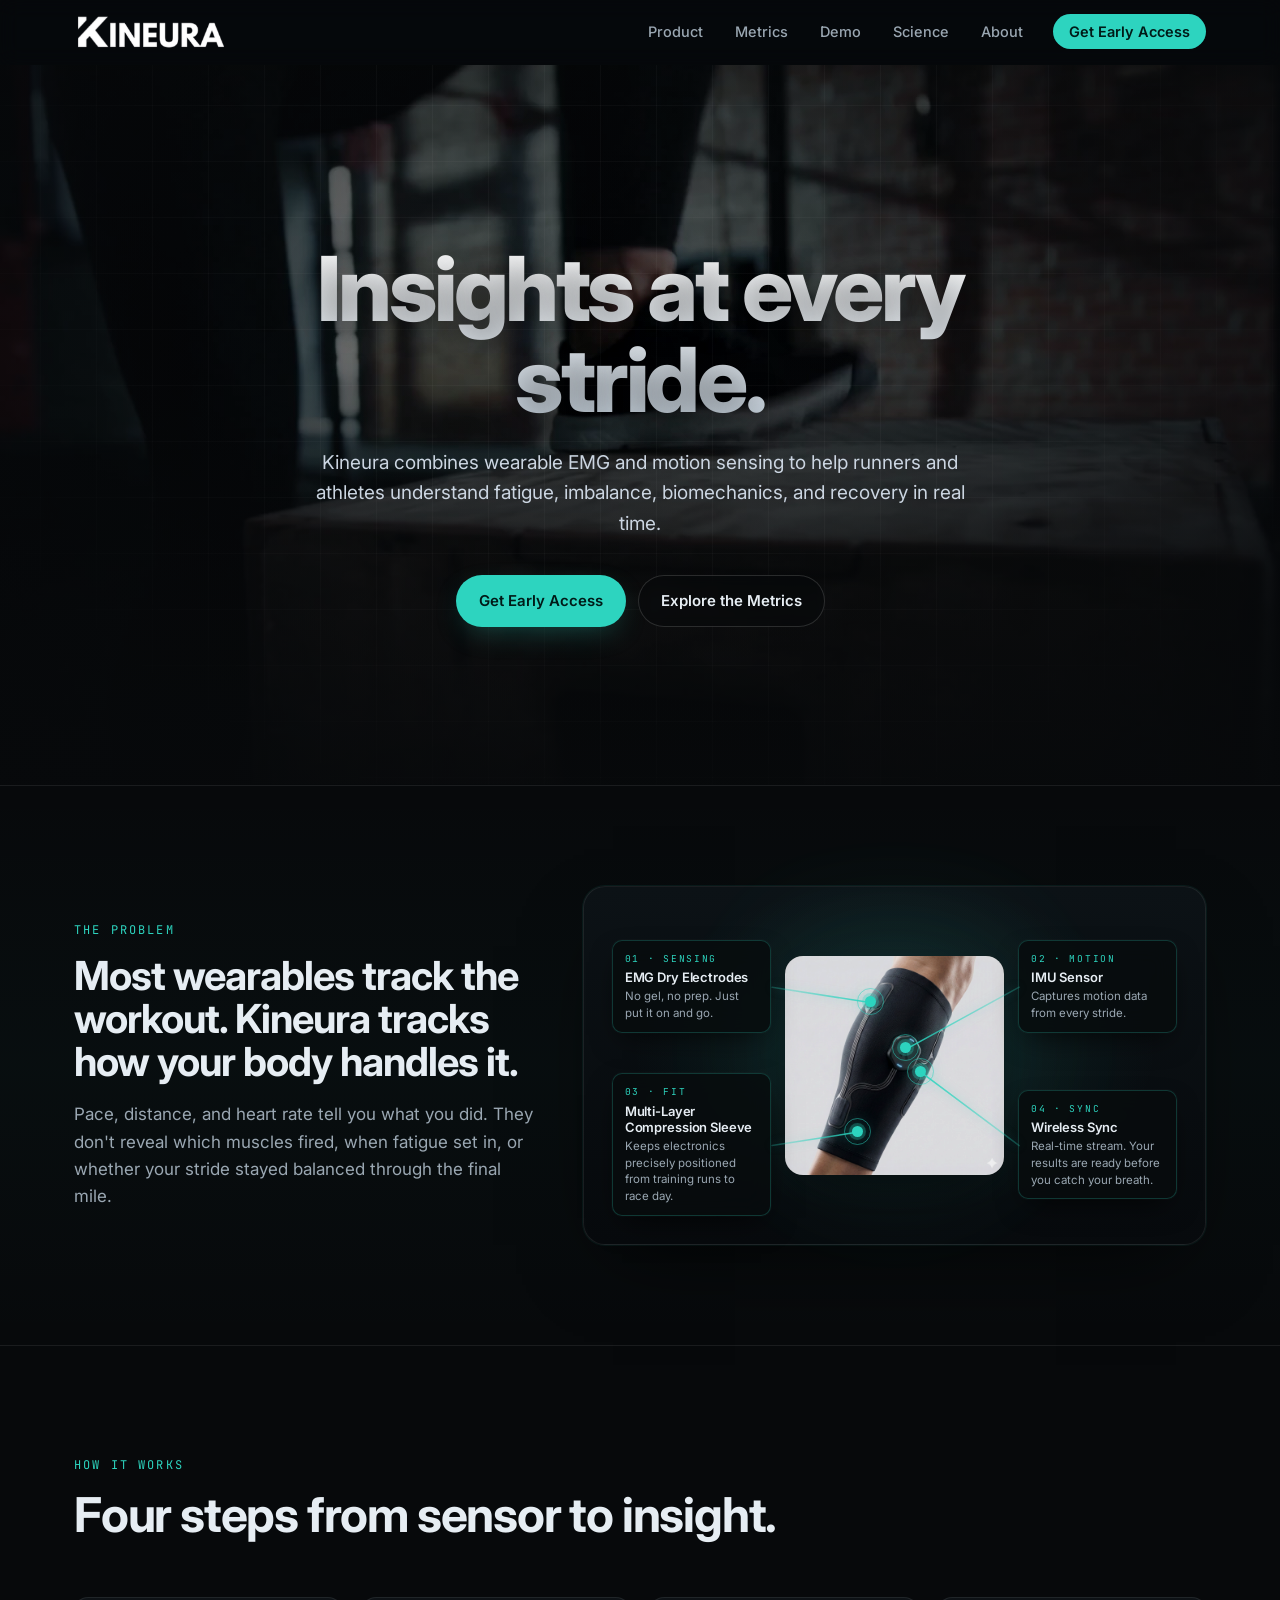
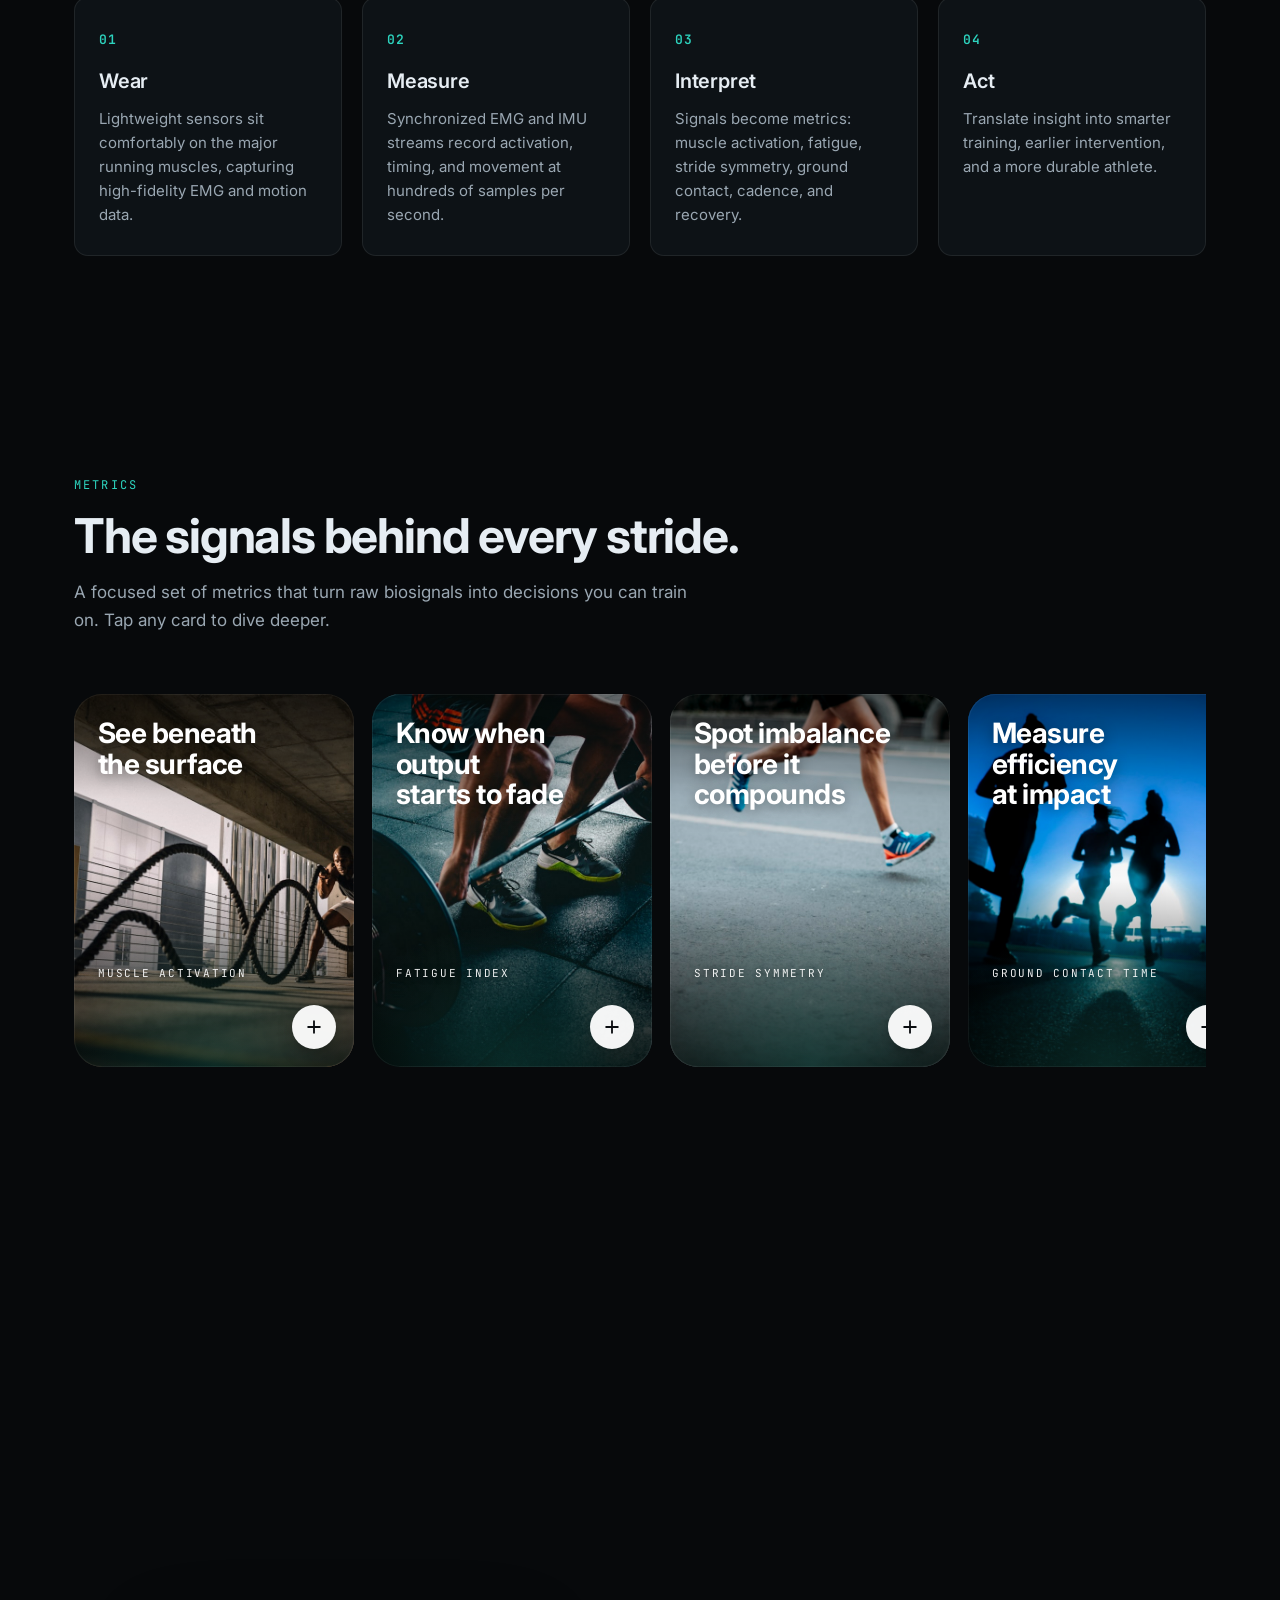
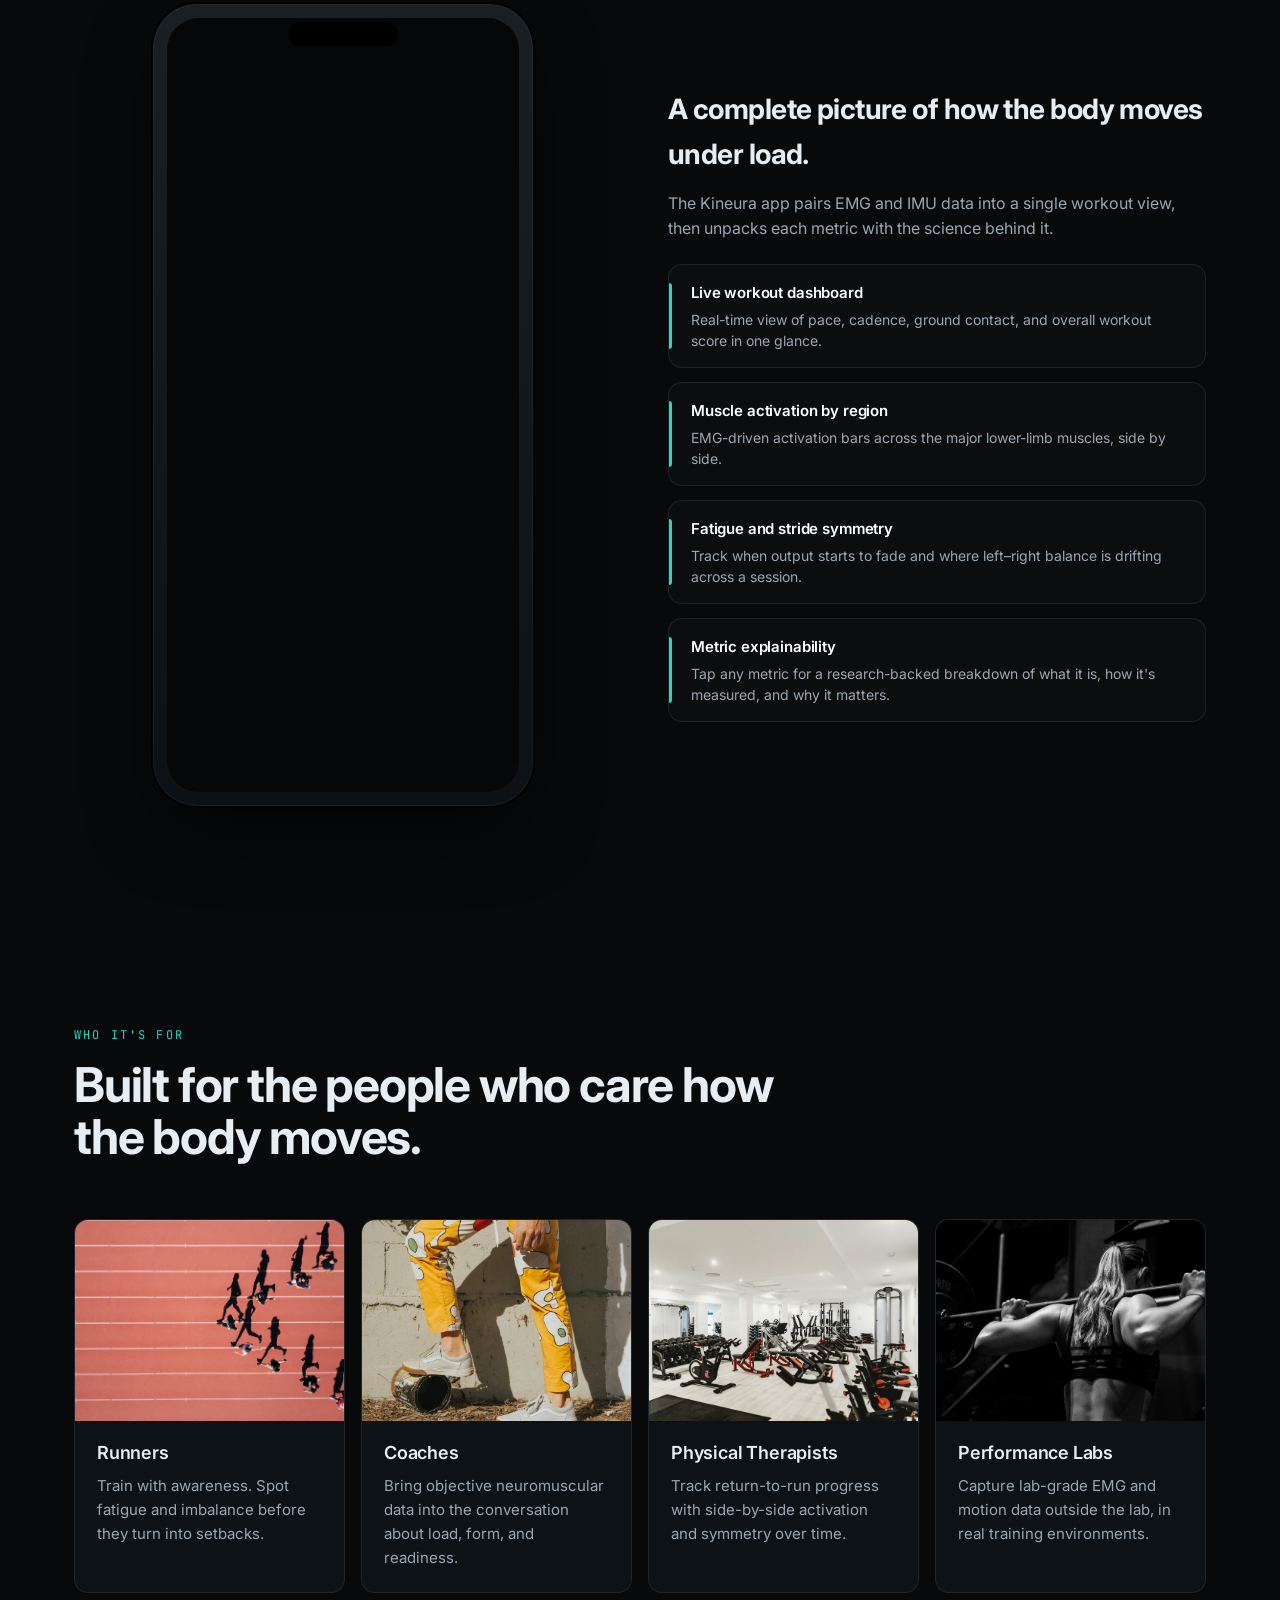
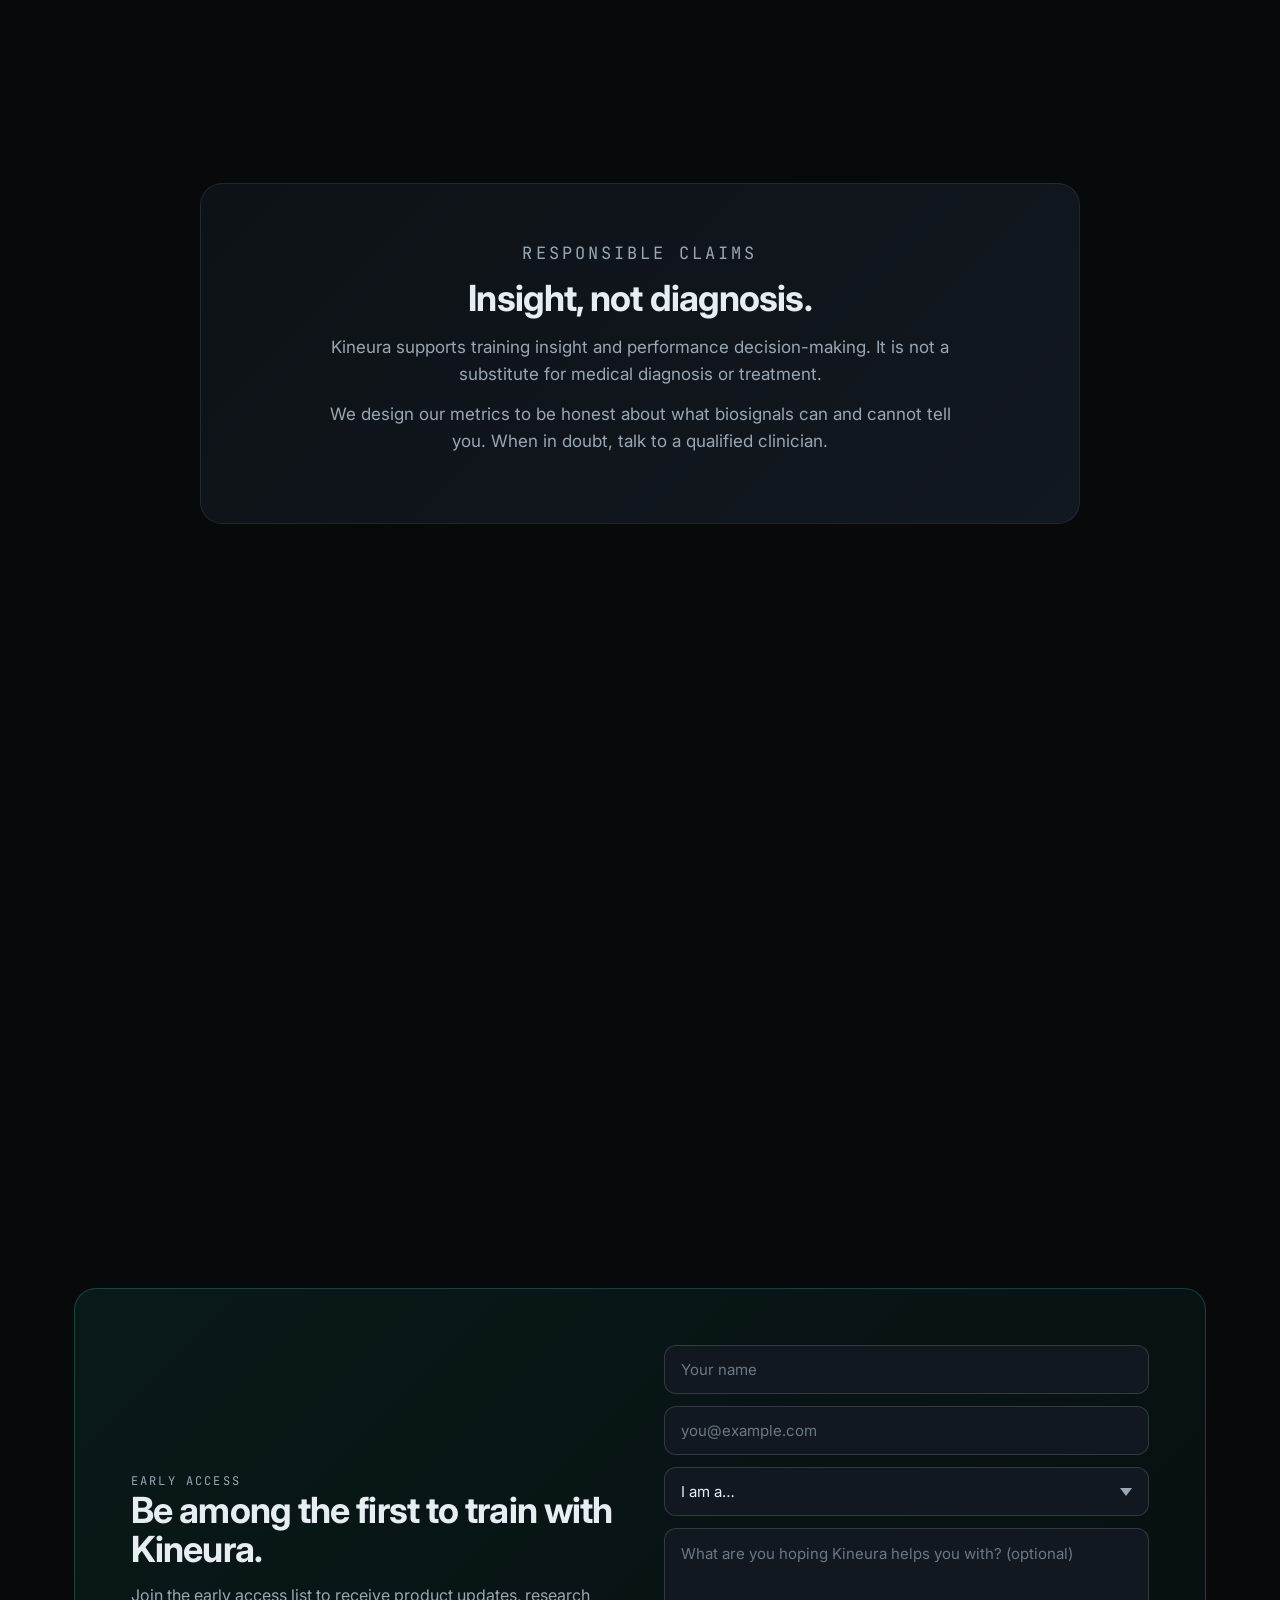
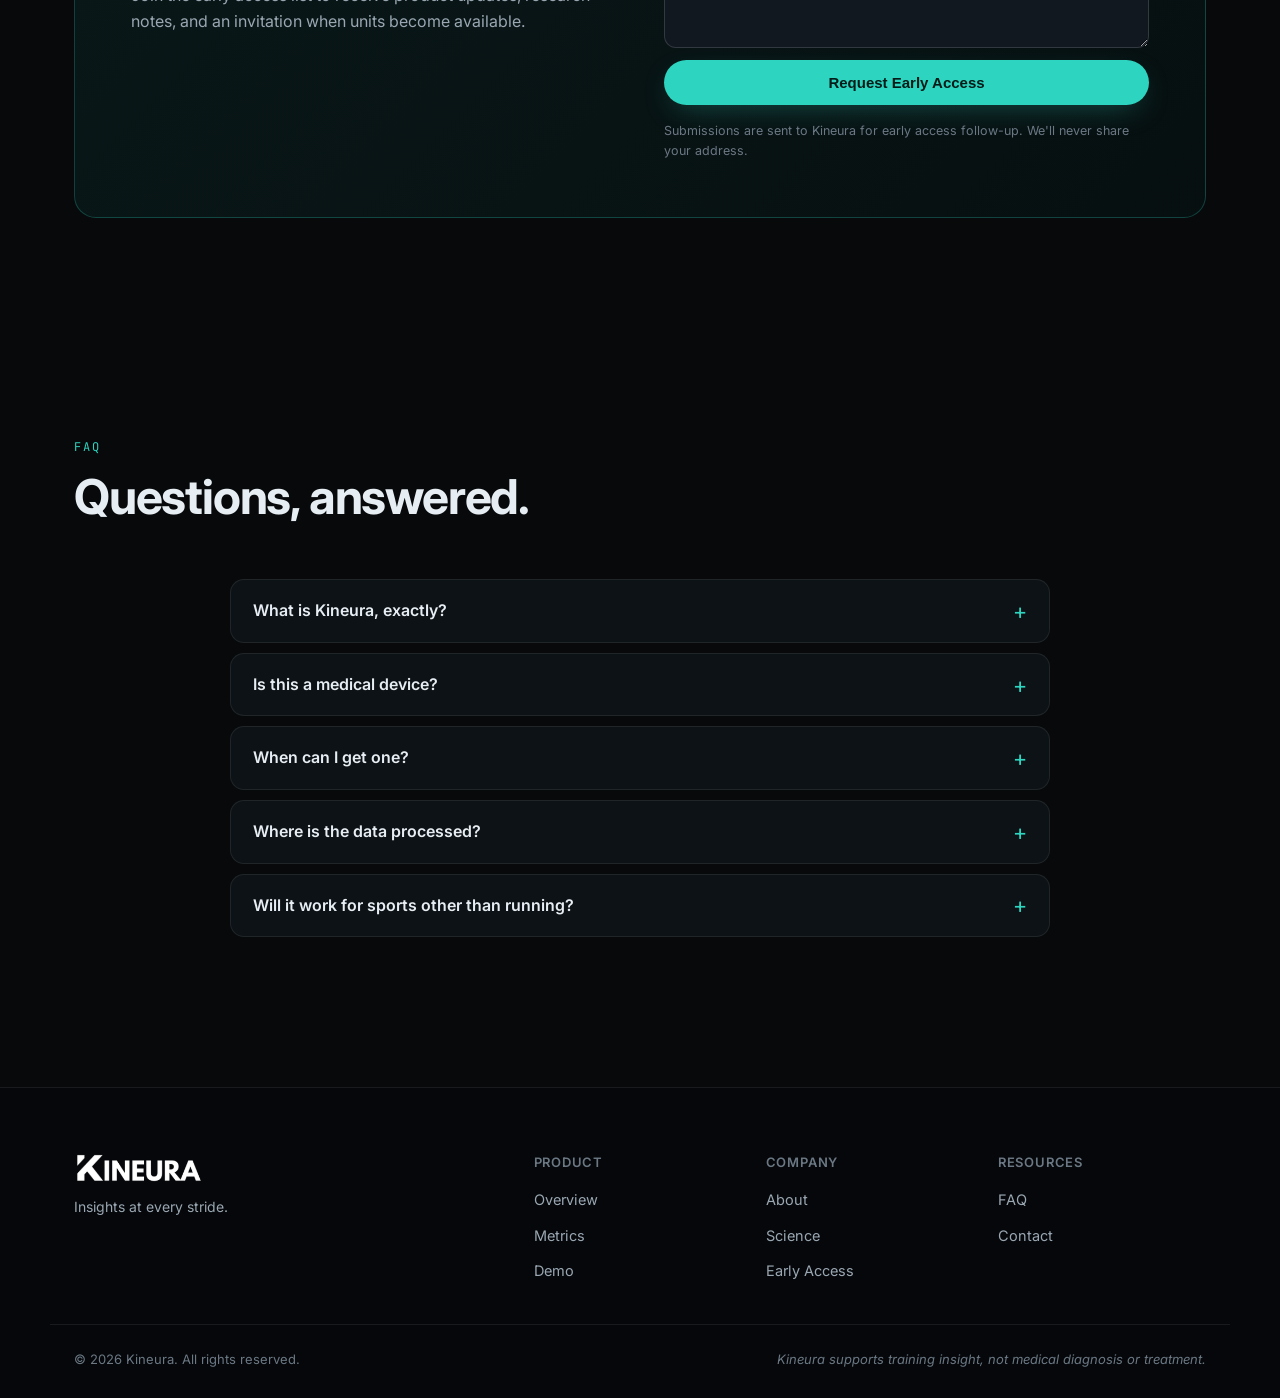
==== commit c2916202: "Wire early-access form to FormSubmit; drop demo fallback link - Remove "Open full demo" fallback lin" ====
--- a/index.html
+++ b/index.html
@@ -311,9 +311,6 @@
                 referrerpolicy="no-referrer-when-downgrade"
                 allow="accelerometer; gyroscope; clipboard-read; clipboard-write"></iframe>
             </div>
-            <p class="demo-frame-fallback">
-              <a href="https://pjlim21.github.io/kineura_mockup/" target="_blank" rel="noopener noreferrer">Open full demo ↗</a>
-            </p>
           </div>
 
           <aside class="demo-side">
@@ -408,13 +405,32 @@
             <h2>Be among the first to train with Kineura.</h2>
             <p>Join the early access list to receive product updates, research notes, and an invitation when units become available.</p>
           </div>
-          <form class="cta-form" id="earlyAccessForm" novalidate>
+          <!--
+            Early access form is wired to FormSubmit.co — a free, no-backend HTML
+            form relay. Submissions go to pjlim21@gmail.com.
+
+            First-time activation: the very first submission triggers an
+            activation email from FormSubmit to pjlim21@gmail.com. Click the
+            confirmation link in that email; subsequent submissions then
+            deliver normally. See README for details.
+
+            To swap to the hashed endpoint (hides the email in the HTML),
+            replace the action URL with the random alias FormSubmit emails
+            after activation, e.g. https://formsubmit.co/<alias>.
+          -->
+          <form
+            class="cta-form"
+            id="earlyAccessForm"
+            action="https://formsubmit.co/pjlim21@gmail.com"
+            method="POST"
+            novalidate
+          >
             <label for="eaName" class="sr-only">Name</label>
             <input id="eaName" name="name" type="text" placeholder="Your name" autocomplete="name" required />
             <label for="eaEmail" class="sr-only">Email</label>
             <input id="eaEmail" name="email" type="email" placeholder="you@example.com" autocomplete="email" required />
             <label for="eaRole" class="sr-only">Role</label>
-            <select id="eaRole" name="role">
+            <select id="eaRole" name="role" required>
               <option value="">I am a…</option>
               <option>Runner</option>
               <option>Coach</option>
@@ -422,8 +438,19 @@
               <option>Performance Lab</option>
               <option>Other</option>
             </select>
+            <label for="eaMessage" class="sr-only">Message</label>
+            <textarea id="eaMessage" name="message" placeholder="What are you hoping Kineura helps you with? (optional)" rows="4"></textarea>
+
+            <!-- FormSubmit configuration: subject line, table template, honeypot, captcha, redirect -->
+            <input type="hidden" name="_subject" value="Kineura early access request" />
+            <input type="hidden" name="_template" value="table" />
+            <input type="hidden" name="_captcha" value="true" />
+            <input type="hidden" name="_next" value="https://pjlim21.github.io/kineura-site/?ea=thanks" />
+            <!-- Honeypot field: bots fill this; humans leave it empty. -->
+            <input type="text" name="_honey" tabindex="-1" autocomplete="off" aria-hidden="true" class="cta-form-honey" />
+
             <button class="btn btn-primary" type="submit">Request Early Access</button>
-            <p class="form-note" id="formNote">No backend yet — submitting opens your email client. We'll never share your address.</p>
+            <p class="form-note" id="formNote">Submissions are sent to Kineura for early access follow-up. We'll never share your address.</p>
           </form>
         </div>
       </div>
--- a/styles.css
+++ b/styles.css
@@ -730,20 +730,6 @@
   background: #050708;
   display: block;
 }
-.demo-frame-fallback {
-  margin: 14px 0 0;
-  text-align: center;
-  font-size: 13px;
-  color: var(--text-dim);
-}
-.demo-frame-fallback a {
-  color: var(--accent);
-  text-decoration: none;
-  font-weight: 600;
-  border-bottom: 1px solid transparent;
-}
-.demo-frame-fallback a:hover { border-bottom-color: var(--accent); }
-
 /* Demo side panel */
 .demo-side h3 {
   font-size: clamp(20px, 2.2vw, 28px);
@@ -898,7 +884,8 @@
   gap: 12px;
 }
 .cta-form input,
-.cta-form select {
+.cta-form select,
+.cta-form textarea {
   width: 100%;
   background: var(--bg-elev-2);
   border: 1px solid var(--line-strong);
@@ -909,12 +896,24 @@
   font-family: inherit;
   transition: border-color 0.2s ease, background 0.2s ease;
 }
-.cta-form input::placeholder { color: var(--text-muted); }
+.cta-form input::placeholder,
+.cta-form textarea::placeholder { color: var(--text-muted); }
 .cta-form input:focus,
-.cta-form select:focus {
+.cta-form select:focus,
+.cta-form textarea:focus {
   outline: none;
   border-color: var(--accent);
   background: var(--bg-elev);
+}
+.cta-form textarea { resize: vertical; min-height: 96px; line-height: 1.5; }
+/* Honeypot — visually hidden but still in the DOM for bots to find. */
+.cta-form-honey {
+  position: absolute !important;
+  left: -10000px !important;
+  width: 1px !important;
+  height: 1px !important;
+  opacity: 0 !important;
+  pointer-events: none !important;
 }
 .cta-form select { appearance: none; -webkit-appearance: none; background-image: url("data:image/svg+xml;utf8,<svg xmlns='http://www.w3.org/2000/svg' width='12' height='8' viewBox='0 0 12 8'><path fill='%239aa7b2' d='M6 8L0 0h12z'/></svg>"); background-repeat: no-repeat; background-position: right 16px center; padding-right: 40px; }
 .form-note { font-size: 12.5px; color: var(--text-muted); margin: 4px 0 0; }
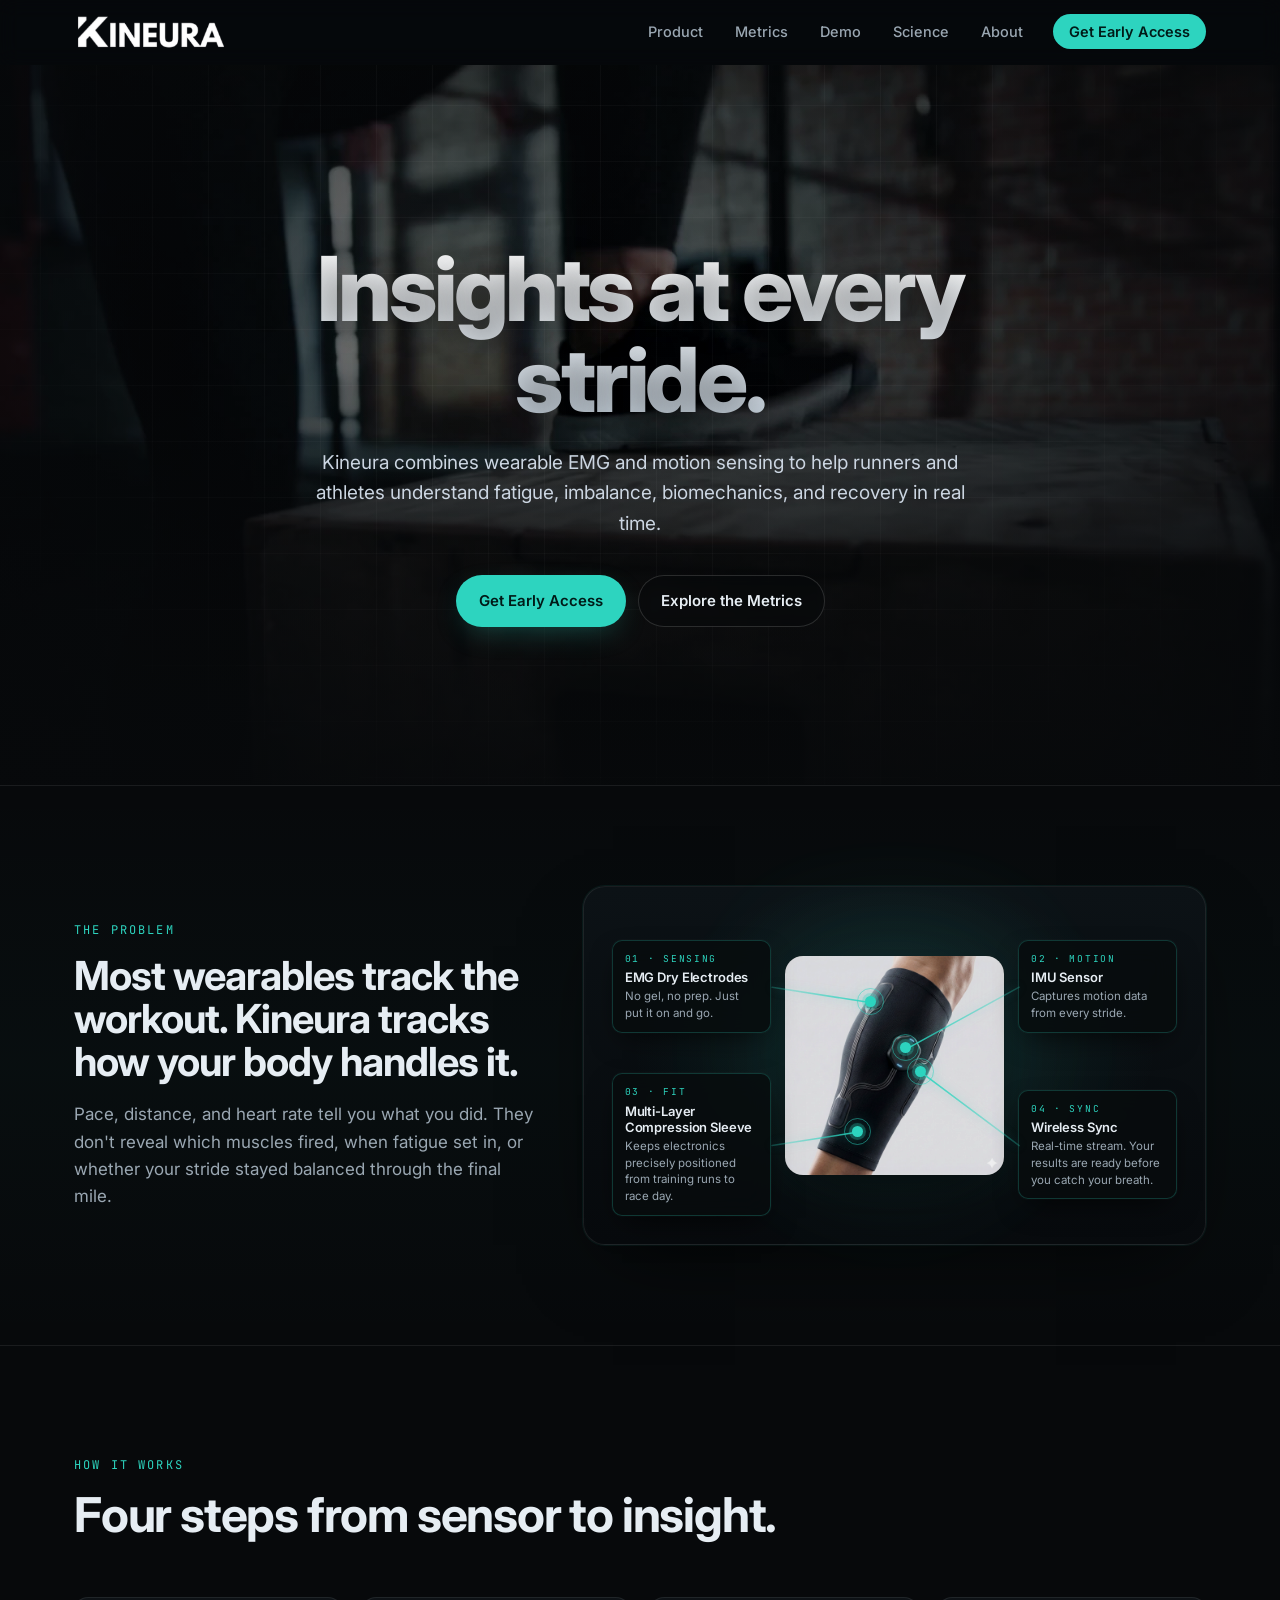
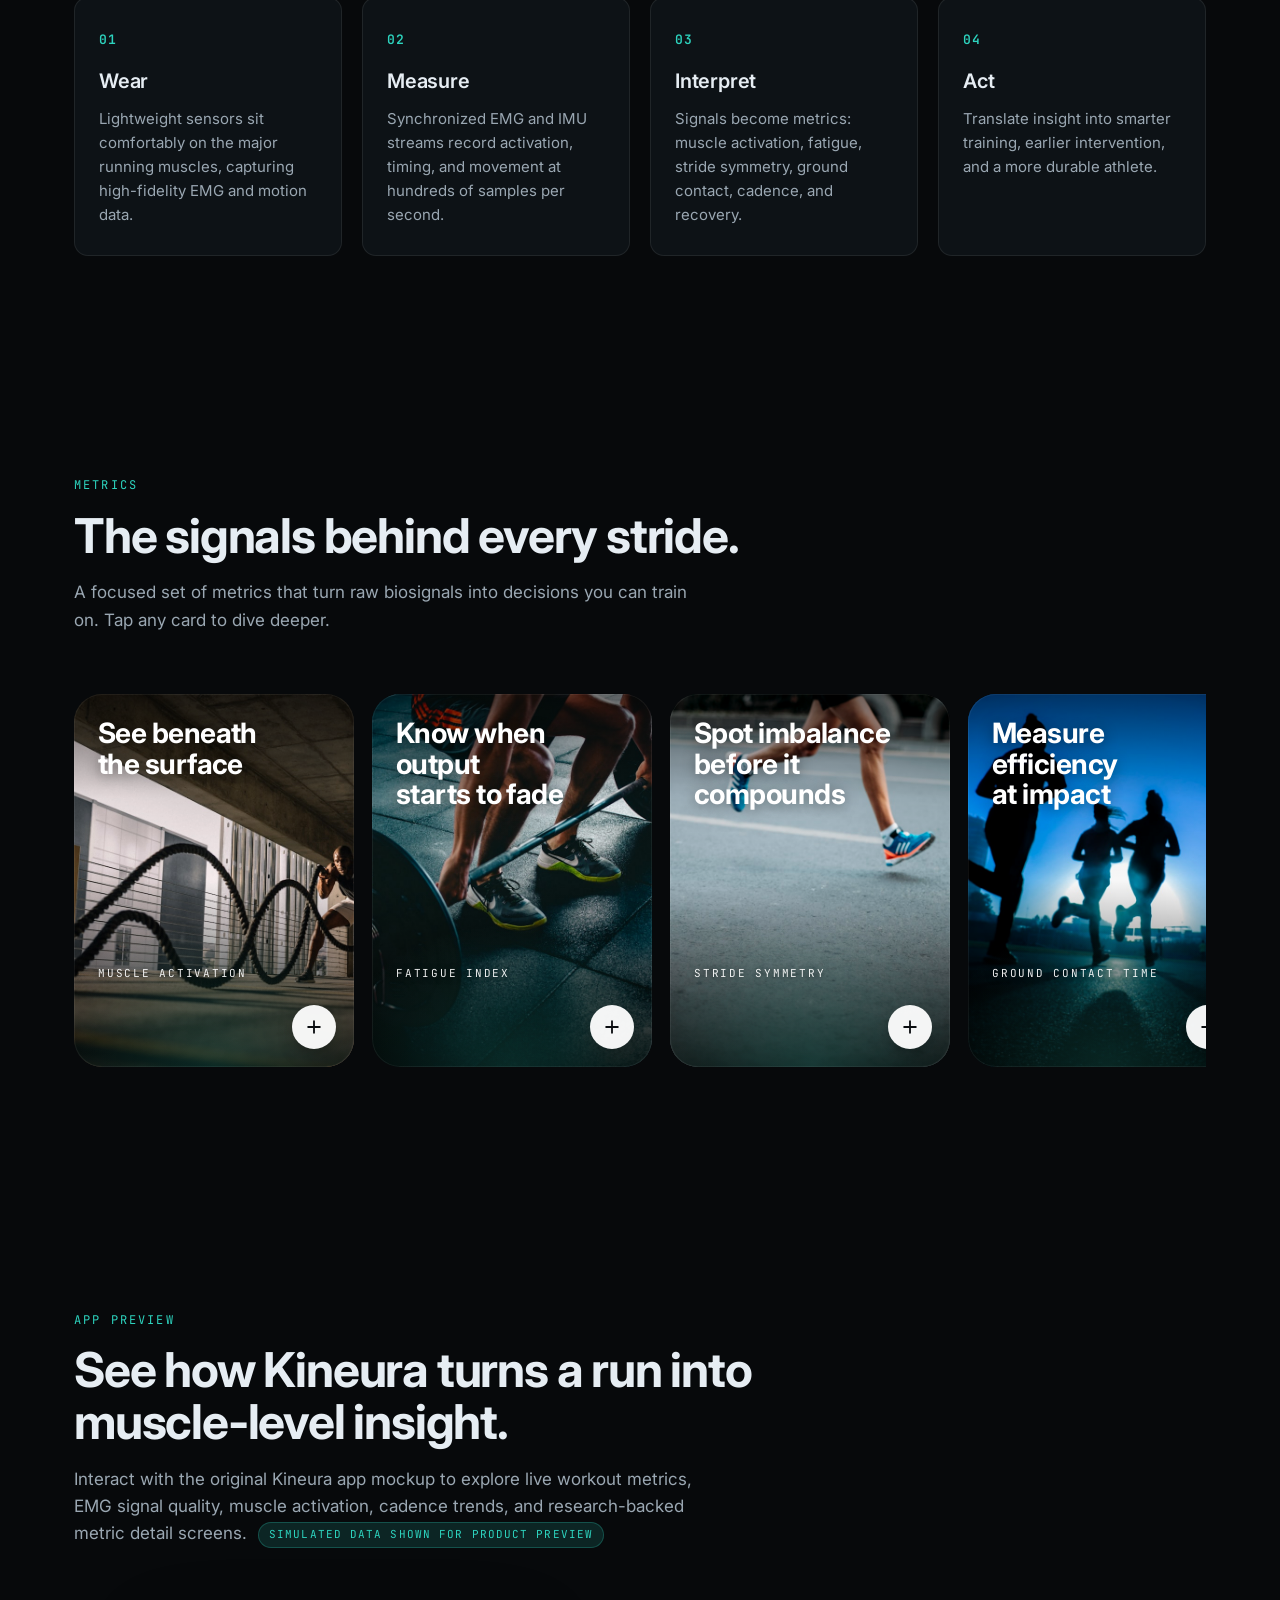
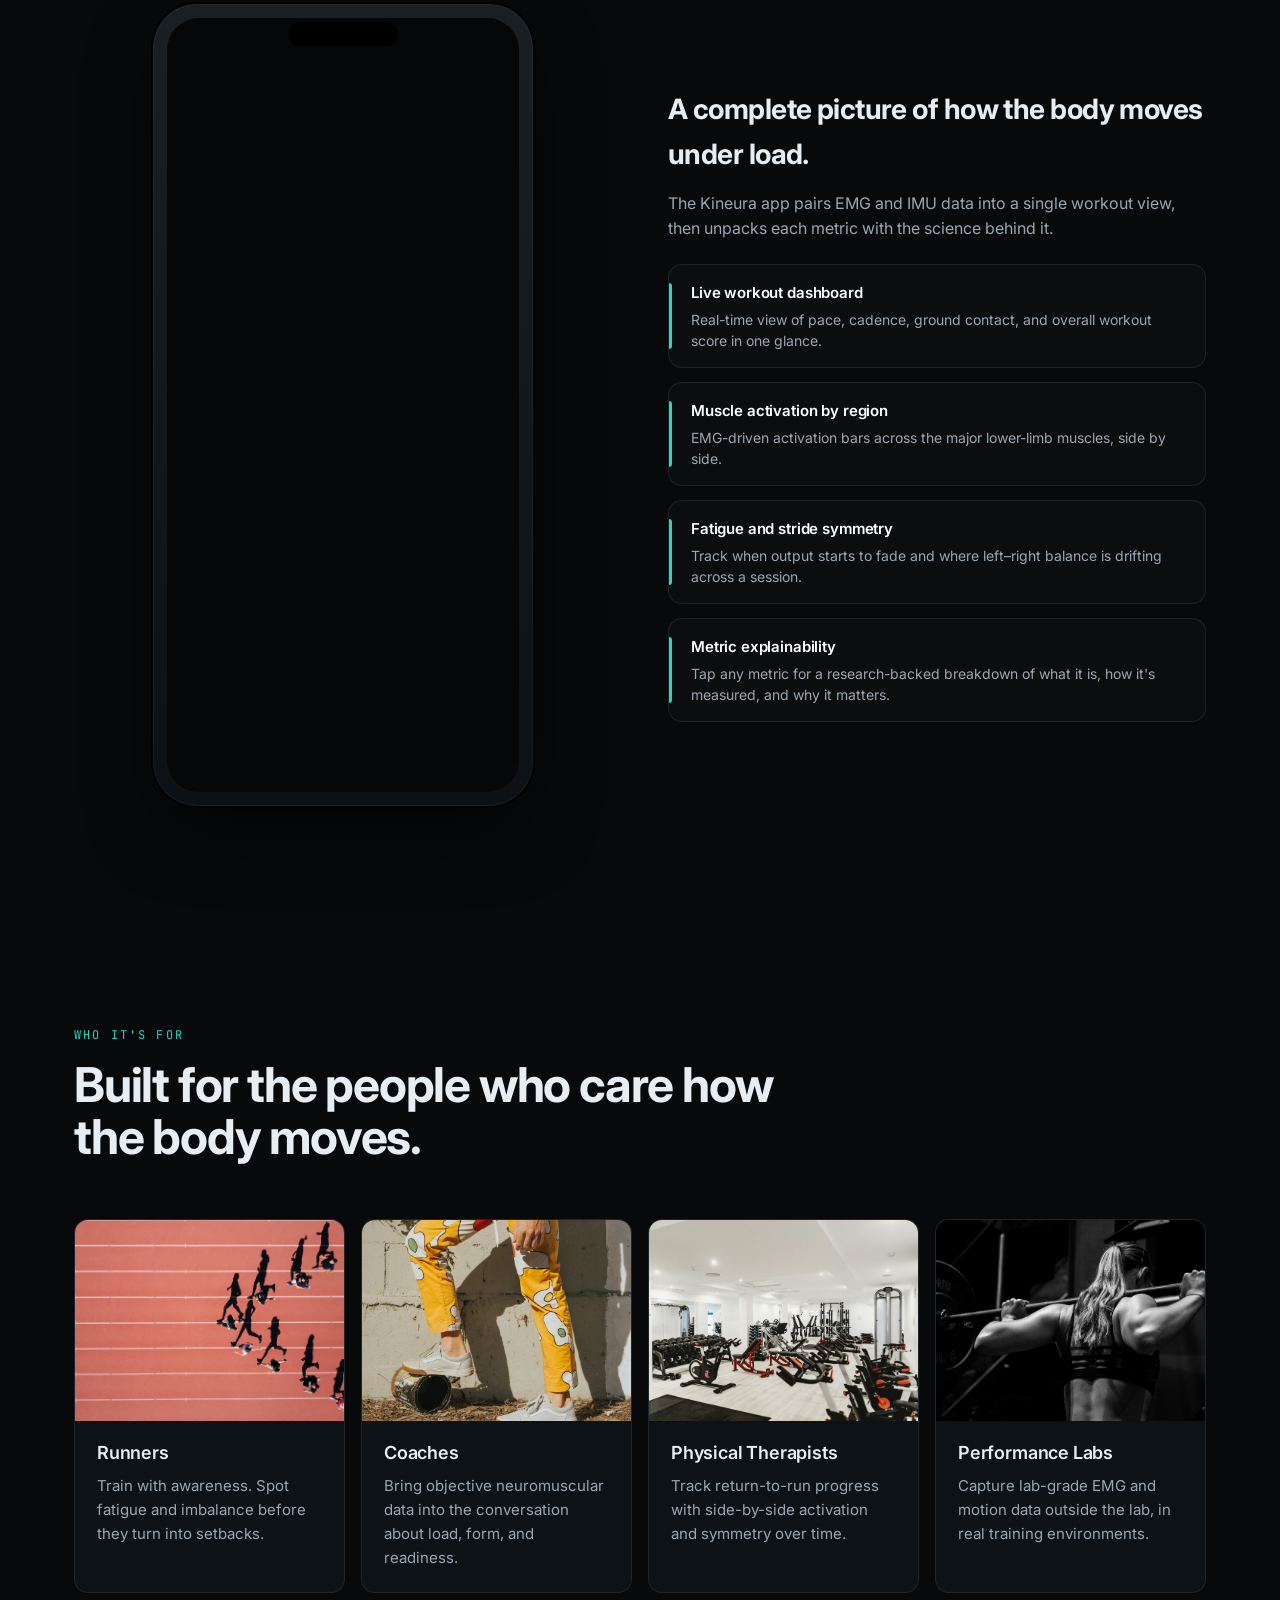
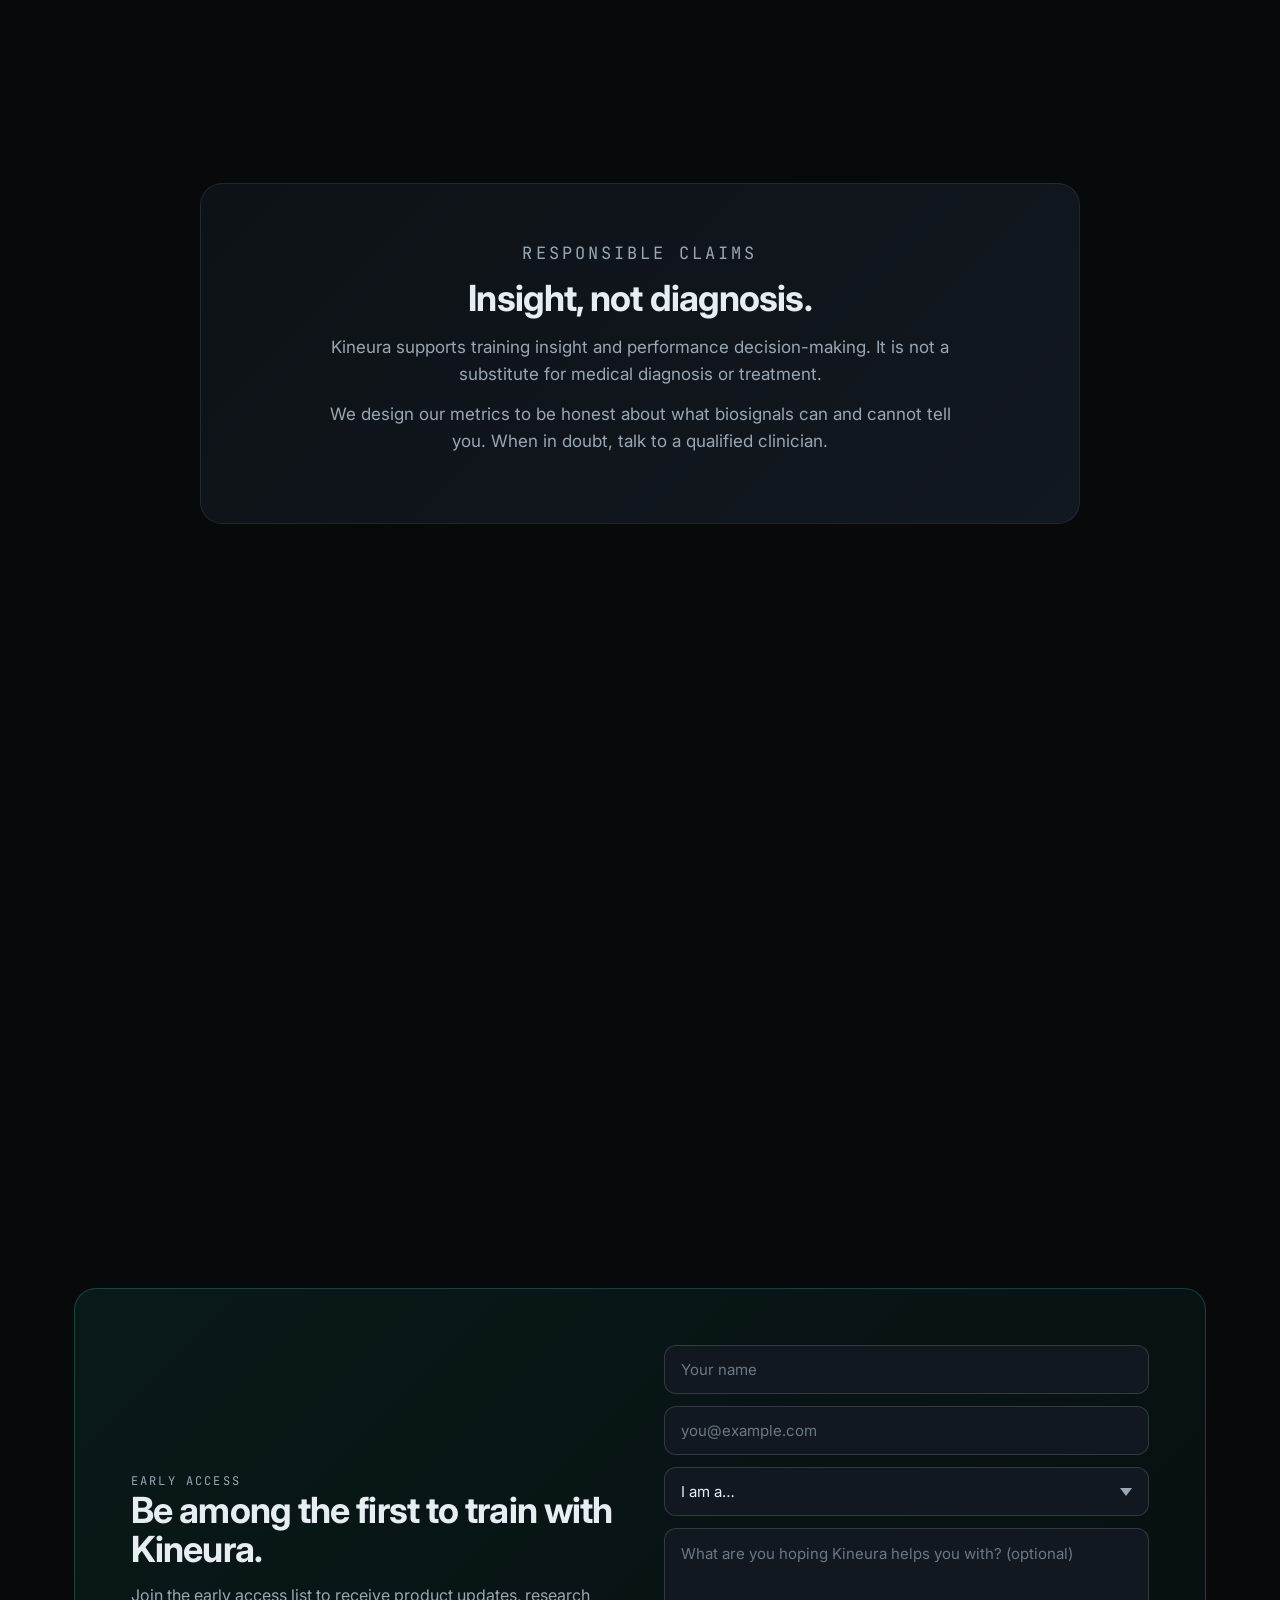
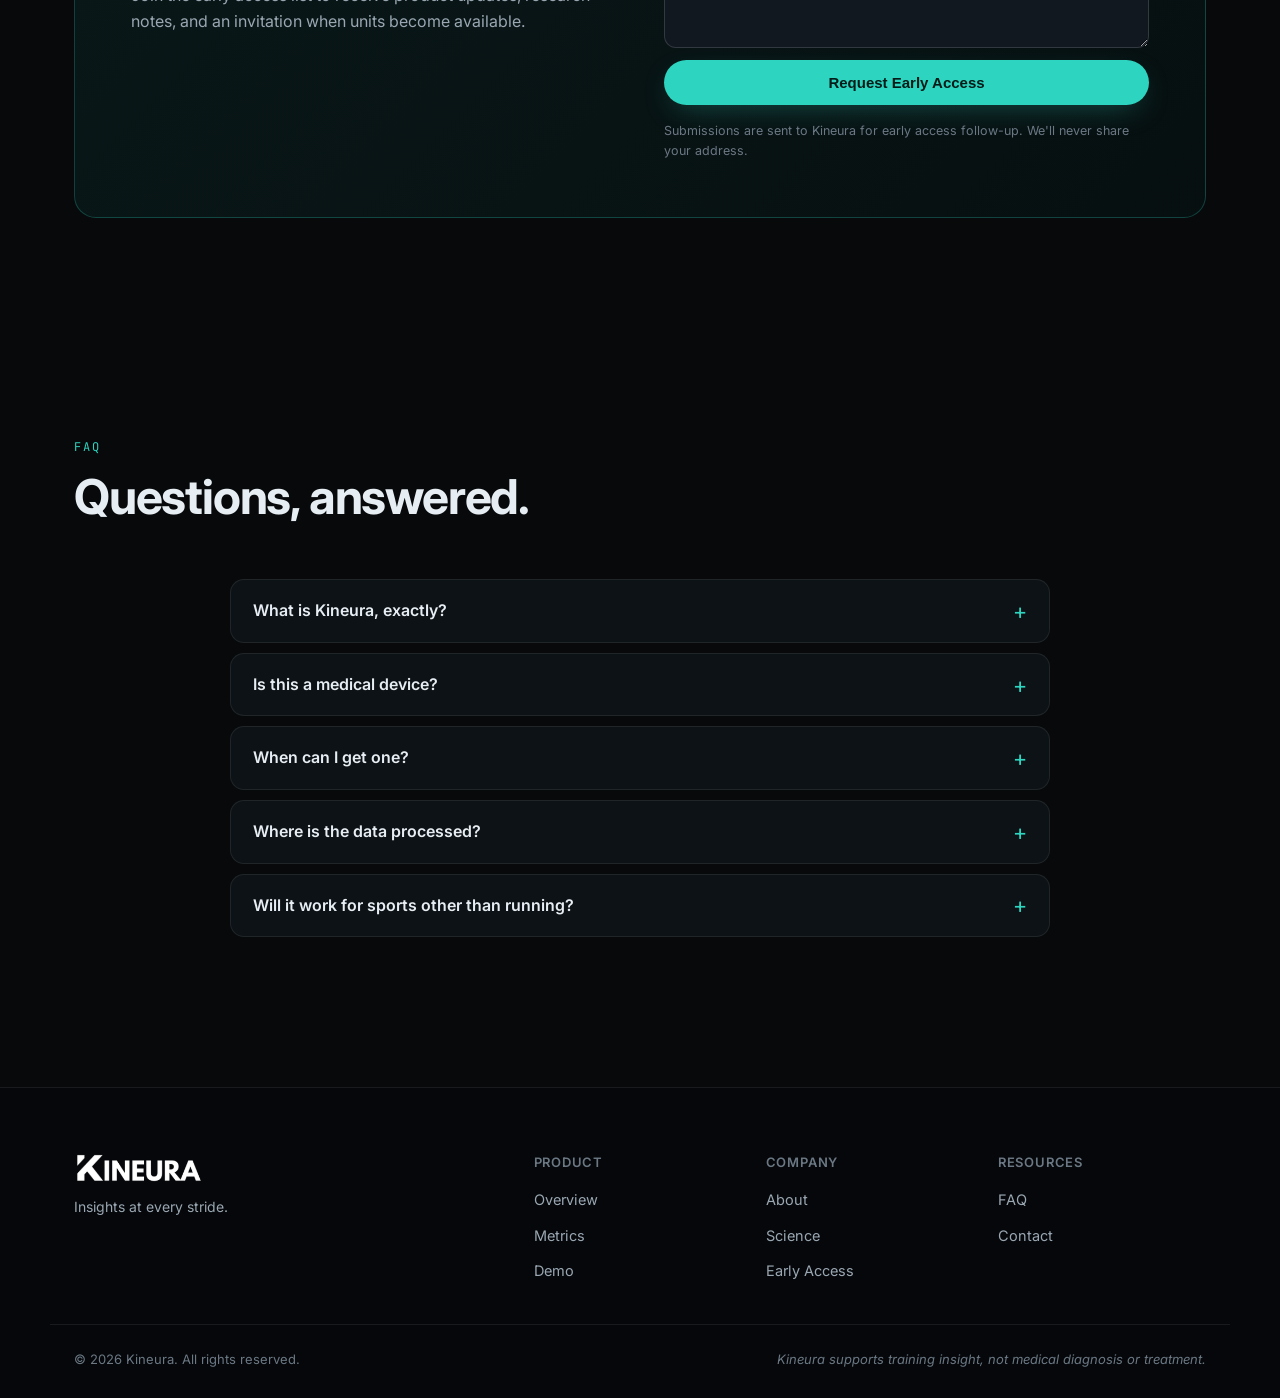
==== commit cdb7abf6: "Update text to reflect focus on track and field" ====
--- a/index.html
+++ b/index.html
@@ -387,7 +387,7 @@
           <p class="kicker">About</p>
           <h2>Why we're building Kineura.</h2>
           <p>Kineura started with a simple observation: the most informative signals about how an athlete moves — muscle activation and fine-grained motion — were locked inside expensive lab equipment. We're building a wearable platform that brings those signals into everyday training, without losing the rigor that makes them meaningful.</p>
-          <p>We're a small team with backgrounds in biomechanics, signal processing, and endurance sport. We work closely with runners, coaches, and clinicians to make sure every metric we ship earns its place on the screen.</p>
+          <p>We're a small team with backgrounds in biomechanics, signal processing, and track and field. We work closely with runners, coaches, and clinicians to make sure every metric we ship earns its place on the screen.</p>
         </div>
         <aside class="about-side">
           <div class="about-stat"><span class="num">EMG</span><span class="lbl">High-fidelity muscle signals</span></div>
@@ -481,7 +481,7 @@
           </details>
           <details>
             <summary>Will it work for sports other than running?</summary>
-            <p>Running is our first focus because the movement is repeatable and well-studied. The platform is designed to extend to other endurance and gait-driven sports over time.</p>
+            <p>Running is our first focus because the movement is repeatable and well-studied. The hardware is designed to extend to all sports, and we plan to include sport-specific metrics in the future.</p>
           </details>
         </div>
       </div>
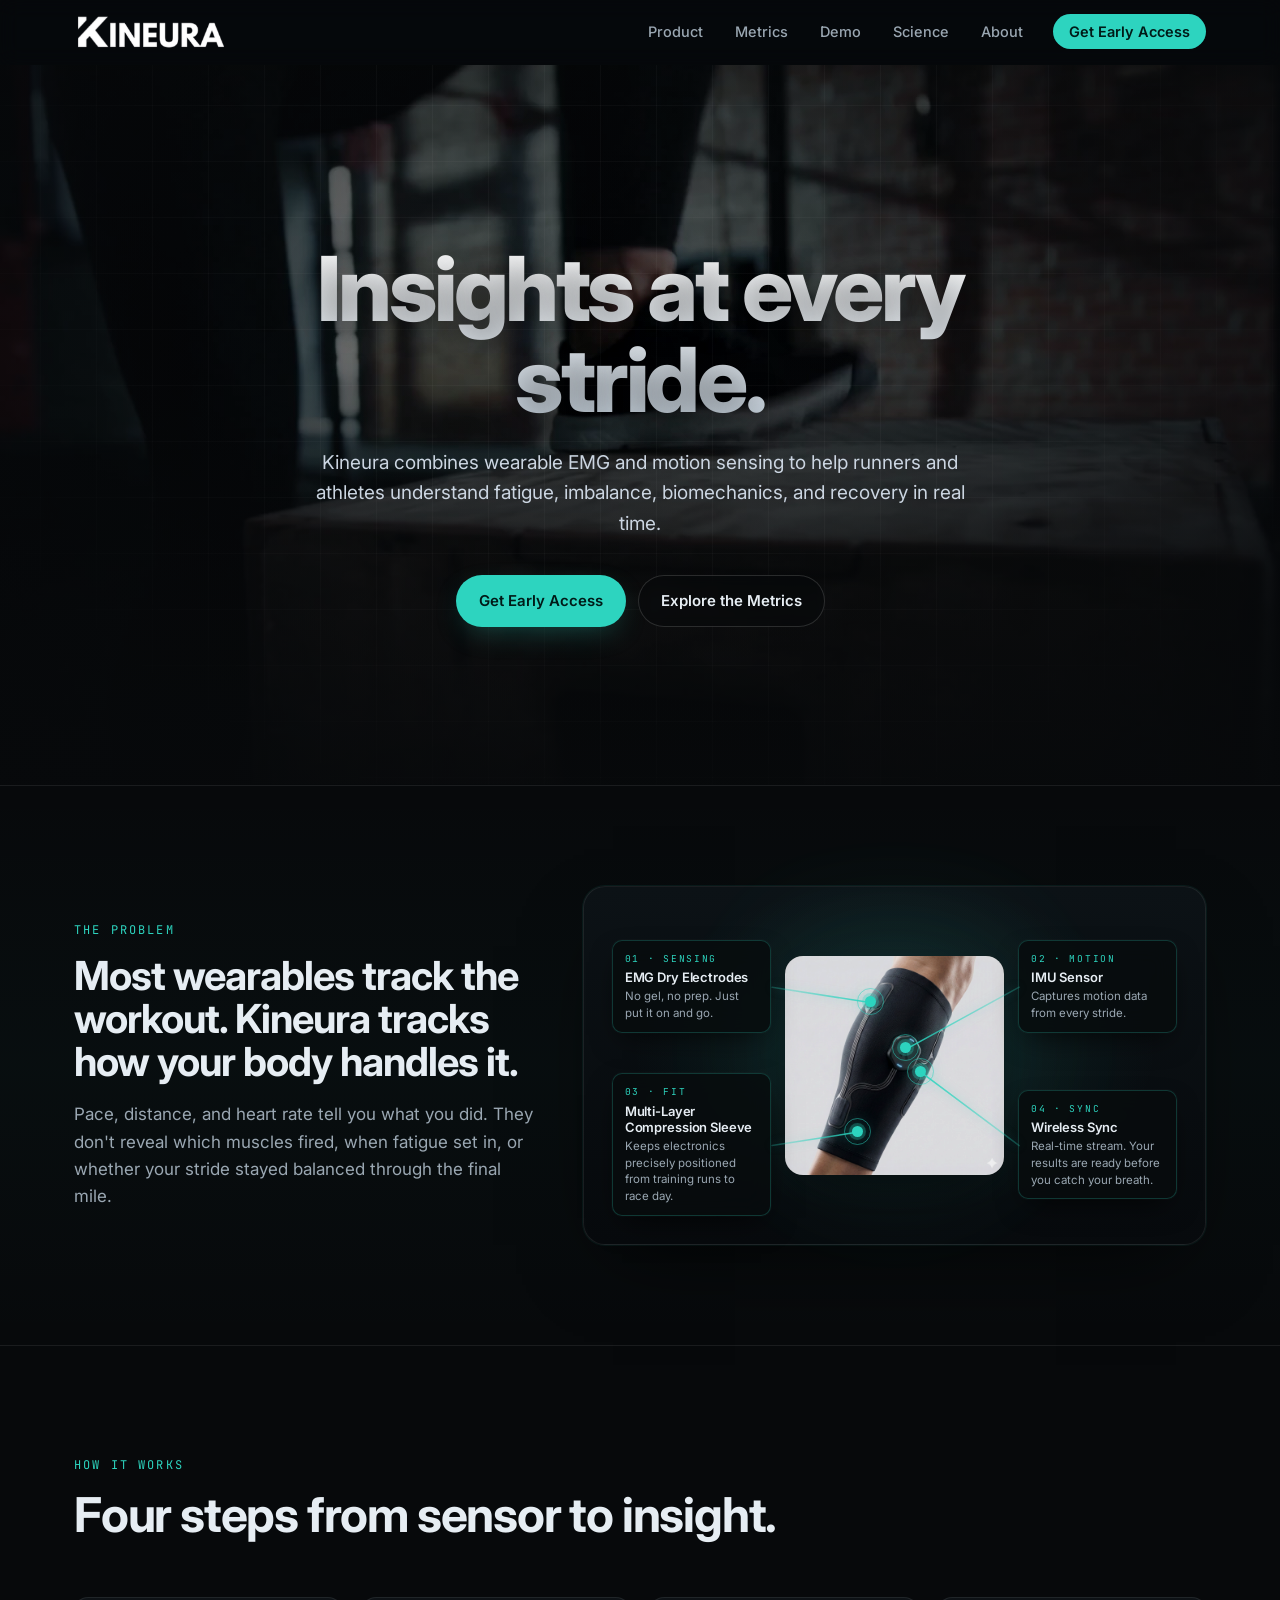
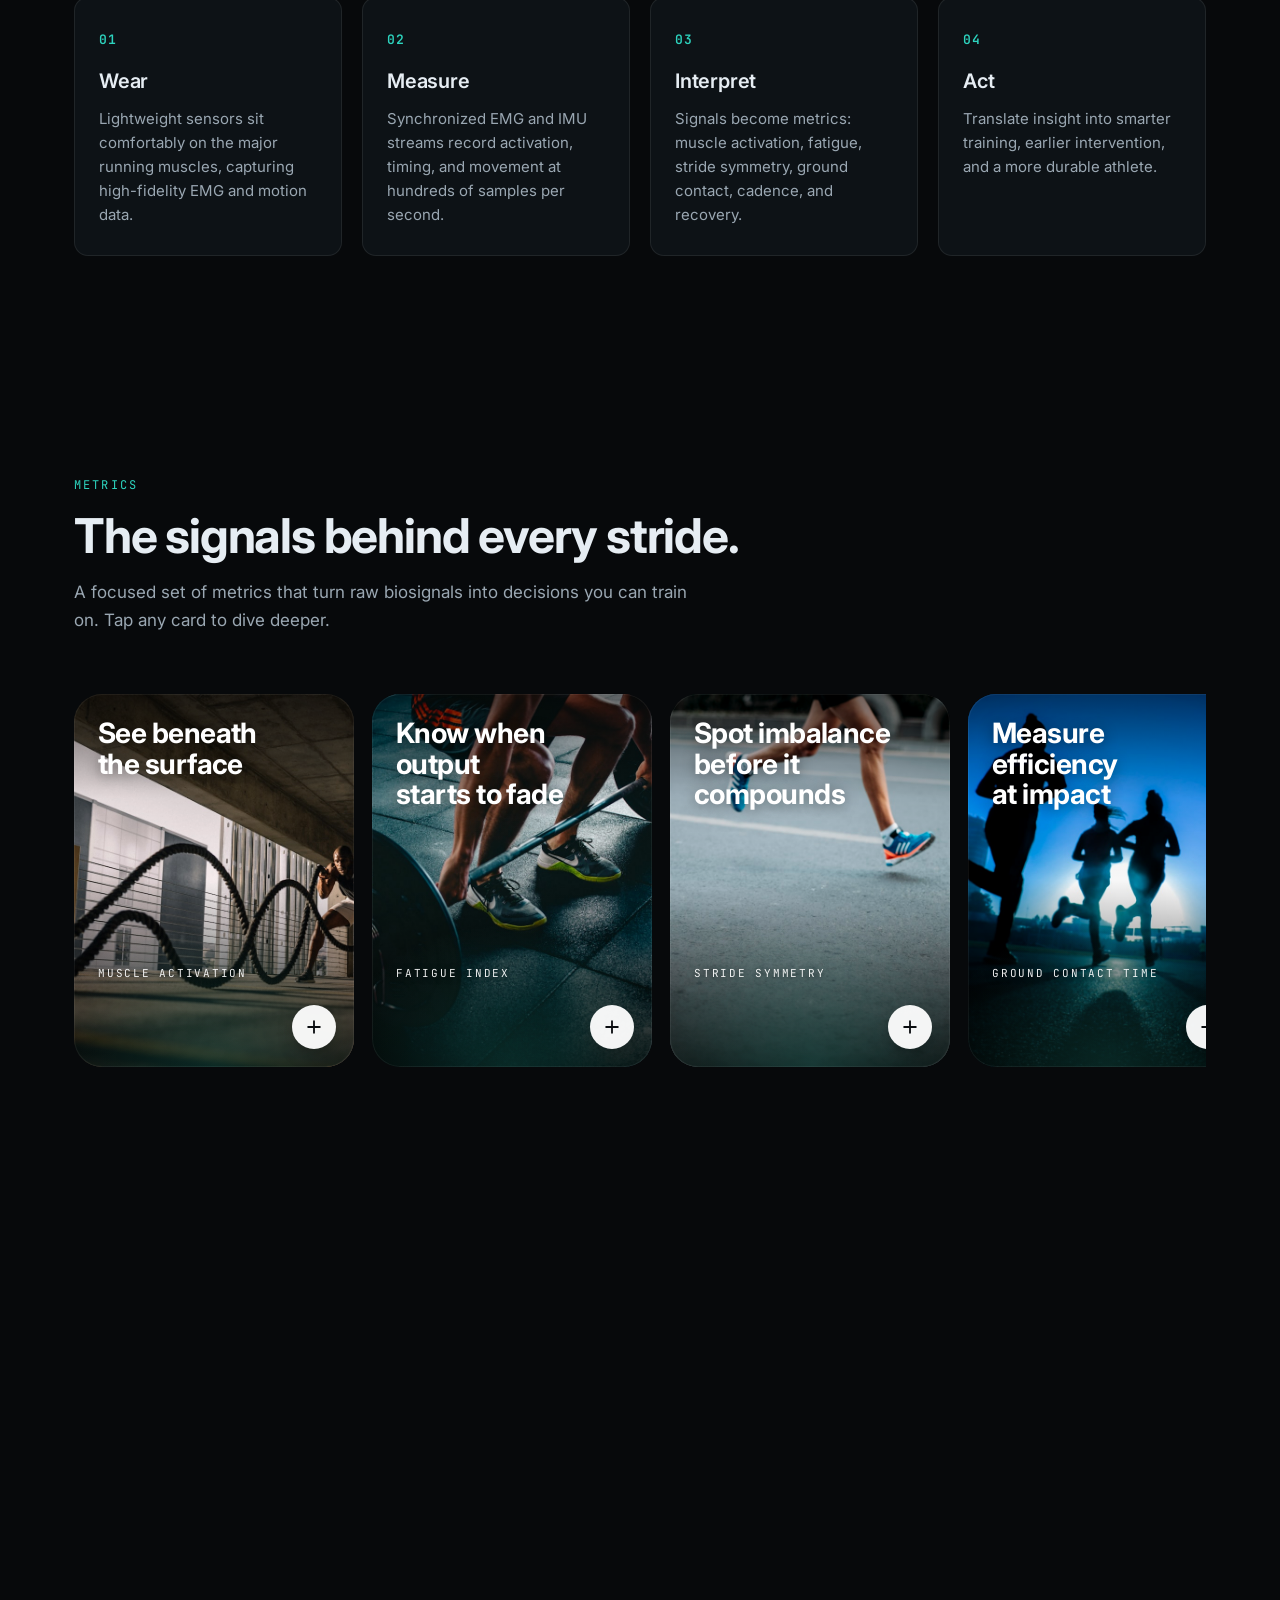
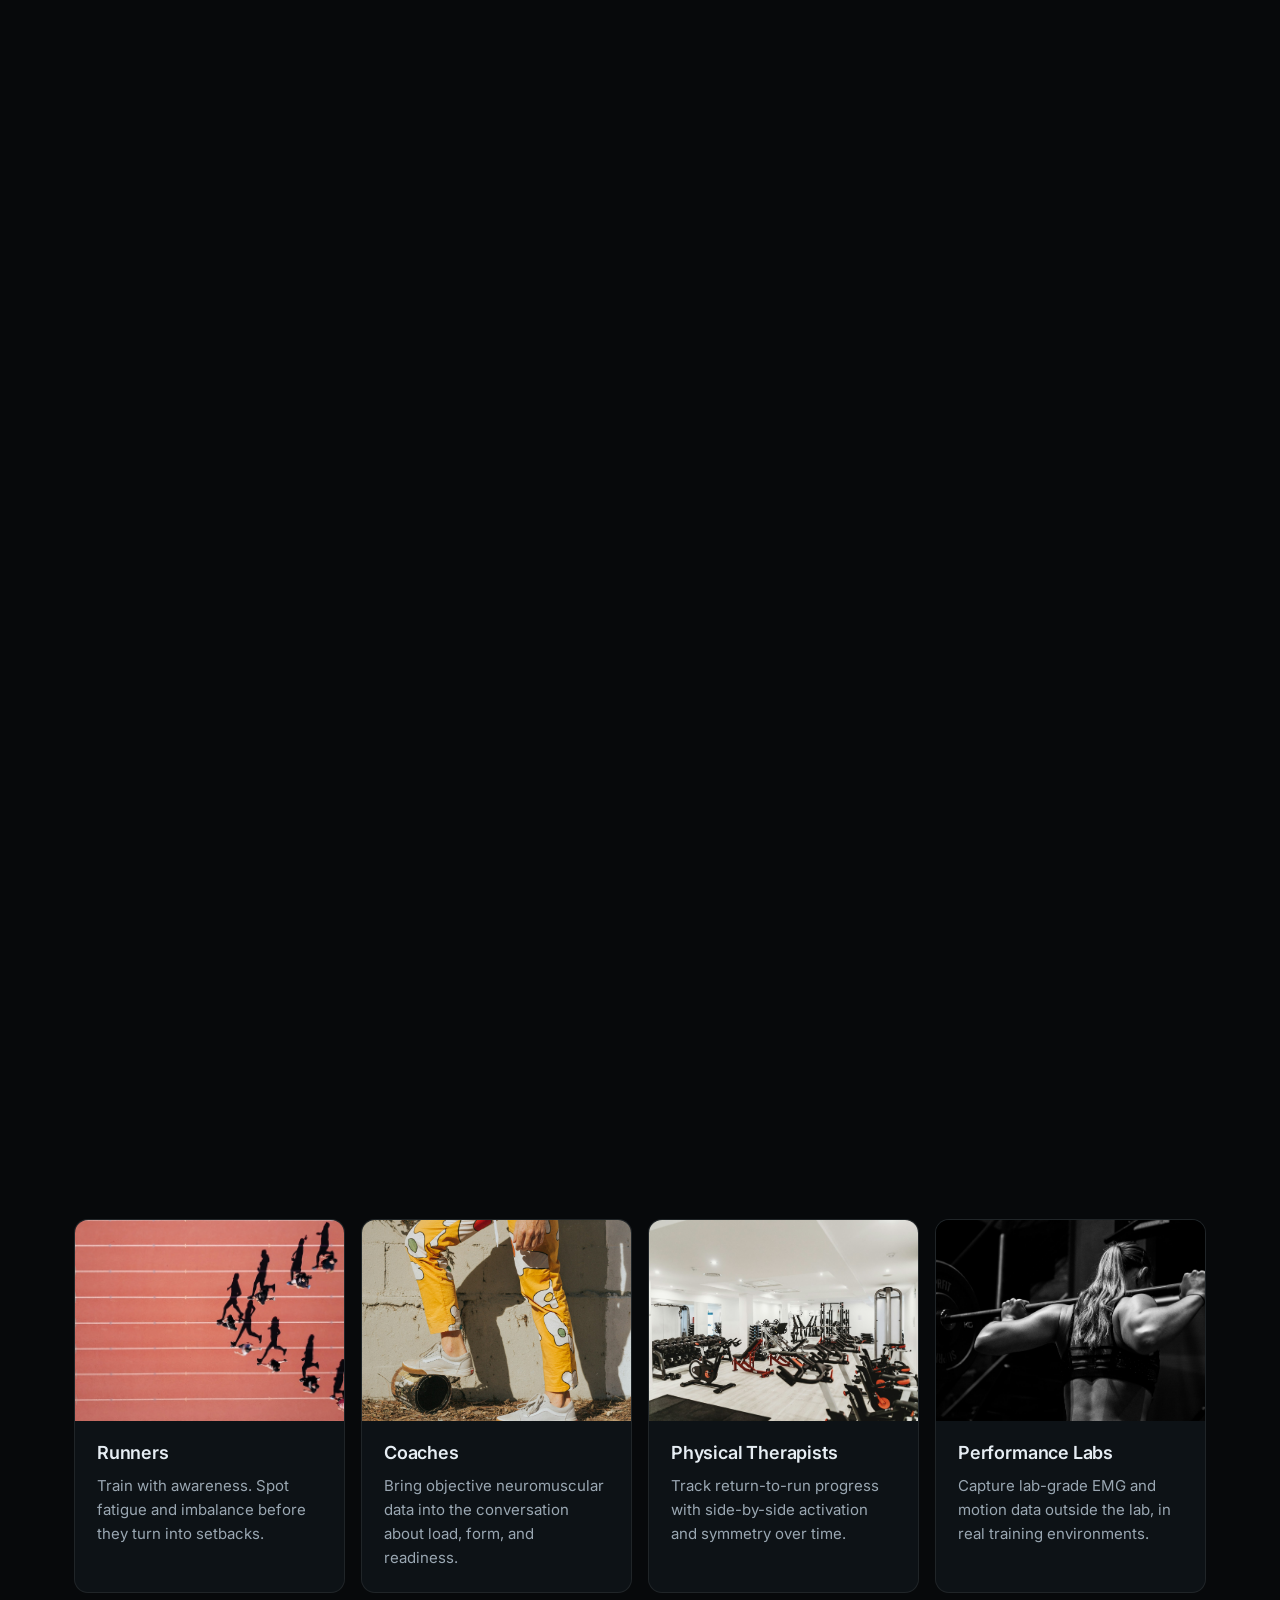
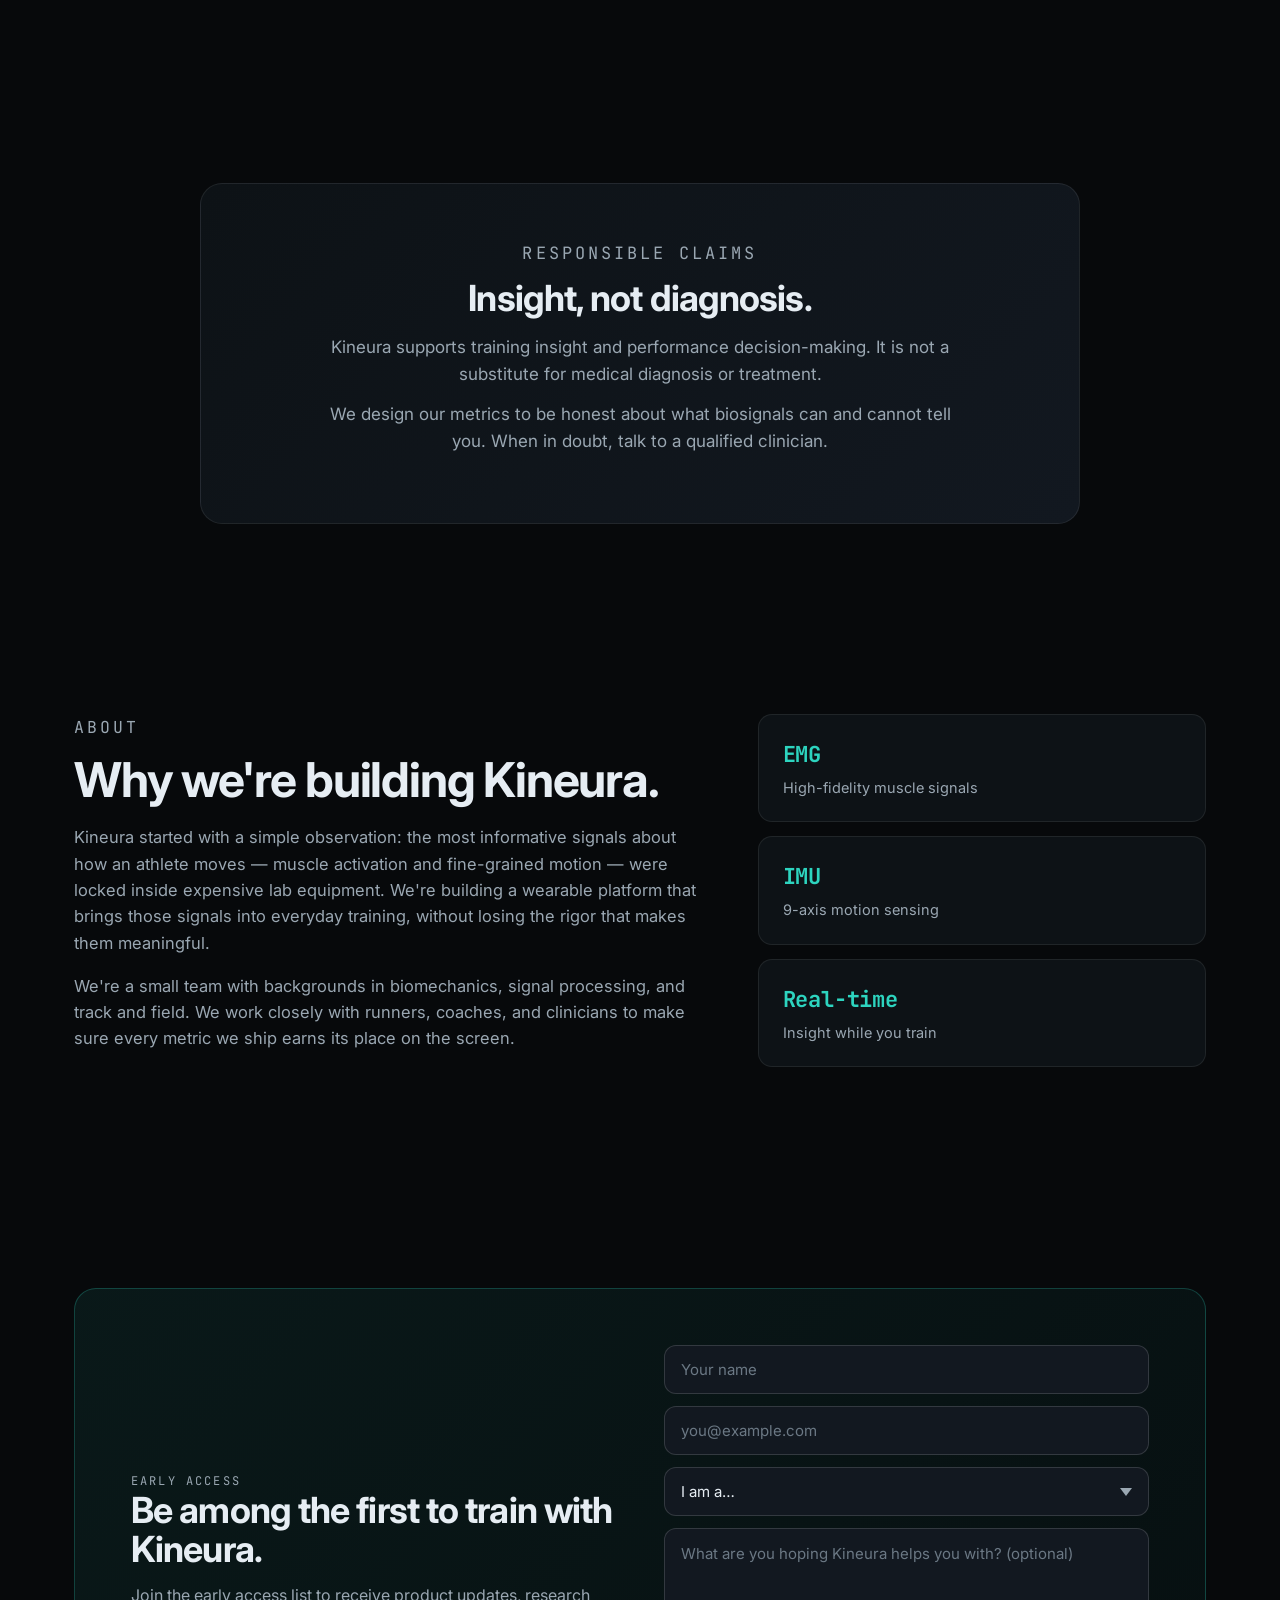
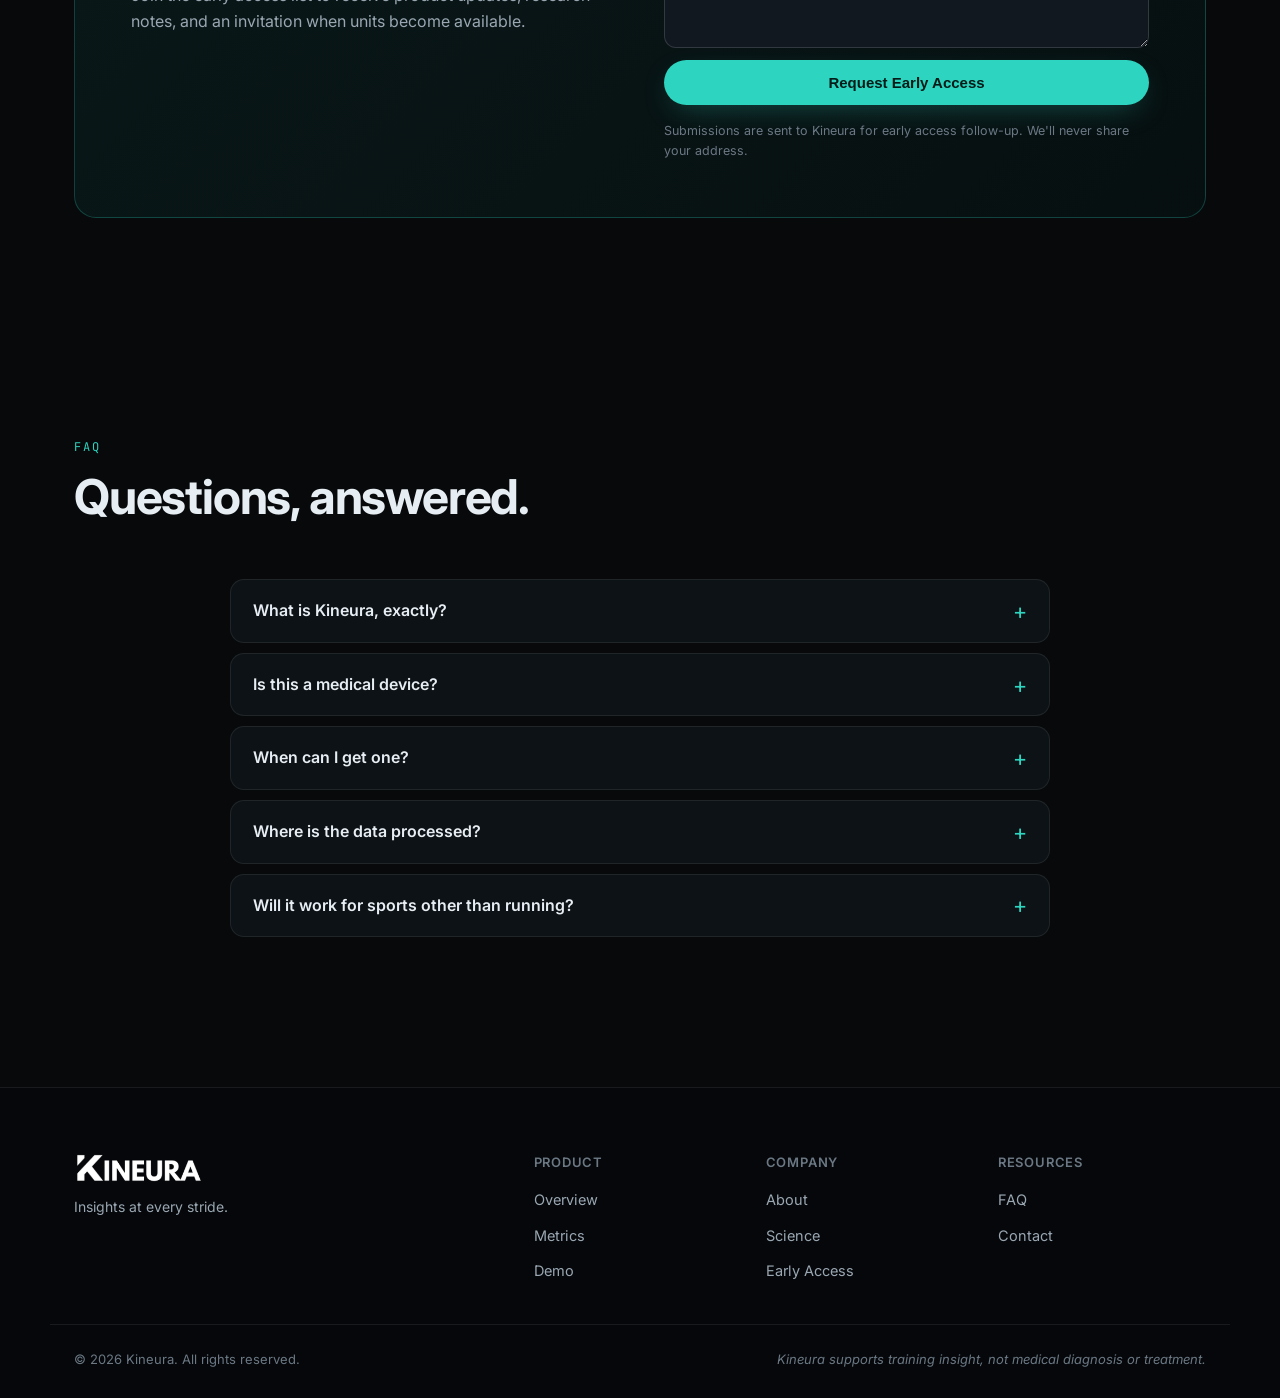
==== commit b9ddeb95: "Hide scrollbar around mockup iframe Add scrolling="no" to the iframe and overflow:hidden on the phon" ====
--- a/index.html
+++ b/index.html
@@ -308,6 +308,7 @@
                 src="https://pjlim21.github.io/kineura_mockup/"
                 title="Kineura app mockup"
                 loading="lazy"
+                scrolling="no"
                 referrerpolicy="no-referrer-when-downgrade"
                 allow="accelerometer; gyroscope; clipboard-read; clipboard-write"></iframe>
             </div>
--- a/styles.css
+++ b/styles.css
@@ -705,6 +705,7 @@
   background: linear-gradient(180deg, #1a1f24 0%, #0c1115 100%);
   border-radius: 44px;
   padding: 14px;
+  overflow: hidden;
   box-shadow:
     0 0 0 2px #000,
     0 30px 80px -20px rgba(0,0,0,0.85),
@@ -729,7 +730,12 @@
   border-radius: 32px;
   background: #050708;
   display: block;
-}
+  /* Parent-side fallback; cross-origin iframe scrollbars are owned by the
+     embedded document, so we additionally rely on the bezel clipping below. */
+  scrollbar-width: none;
+  -ms-overflow-style: none;
+}
+.demo-frame-iframe::-webkit-scrollbar { width: 0; height: 0; display: none; }
 /* Demo side panel */
 .demo-side h3 {
   font-size: clamp(20px, 2.2vw, 28px);
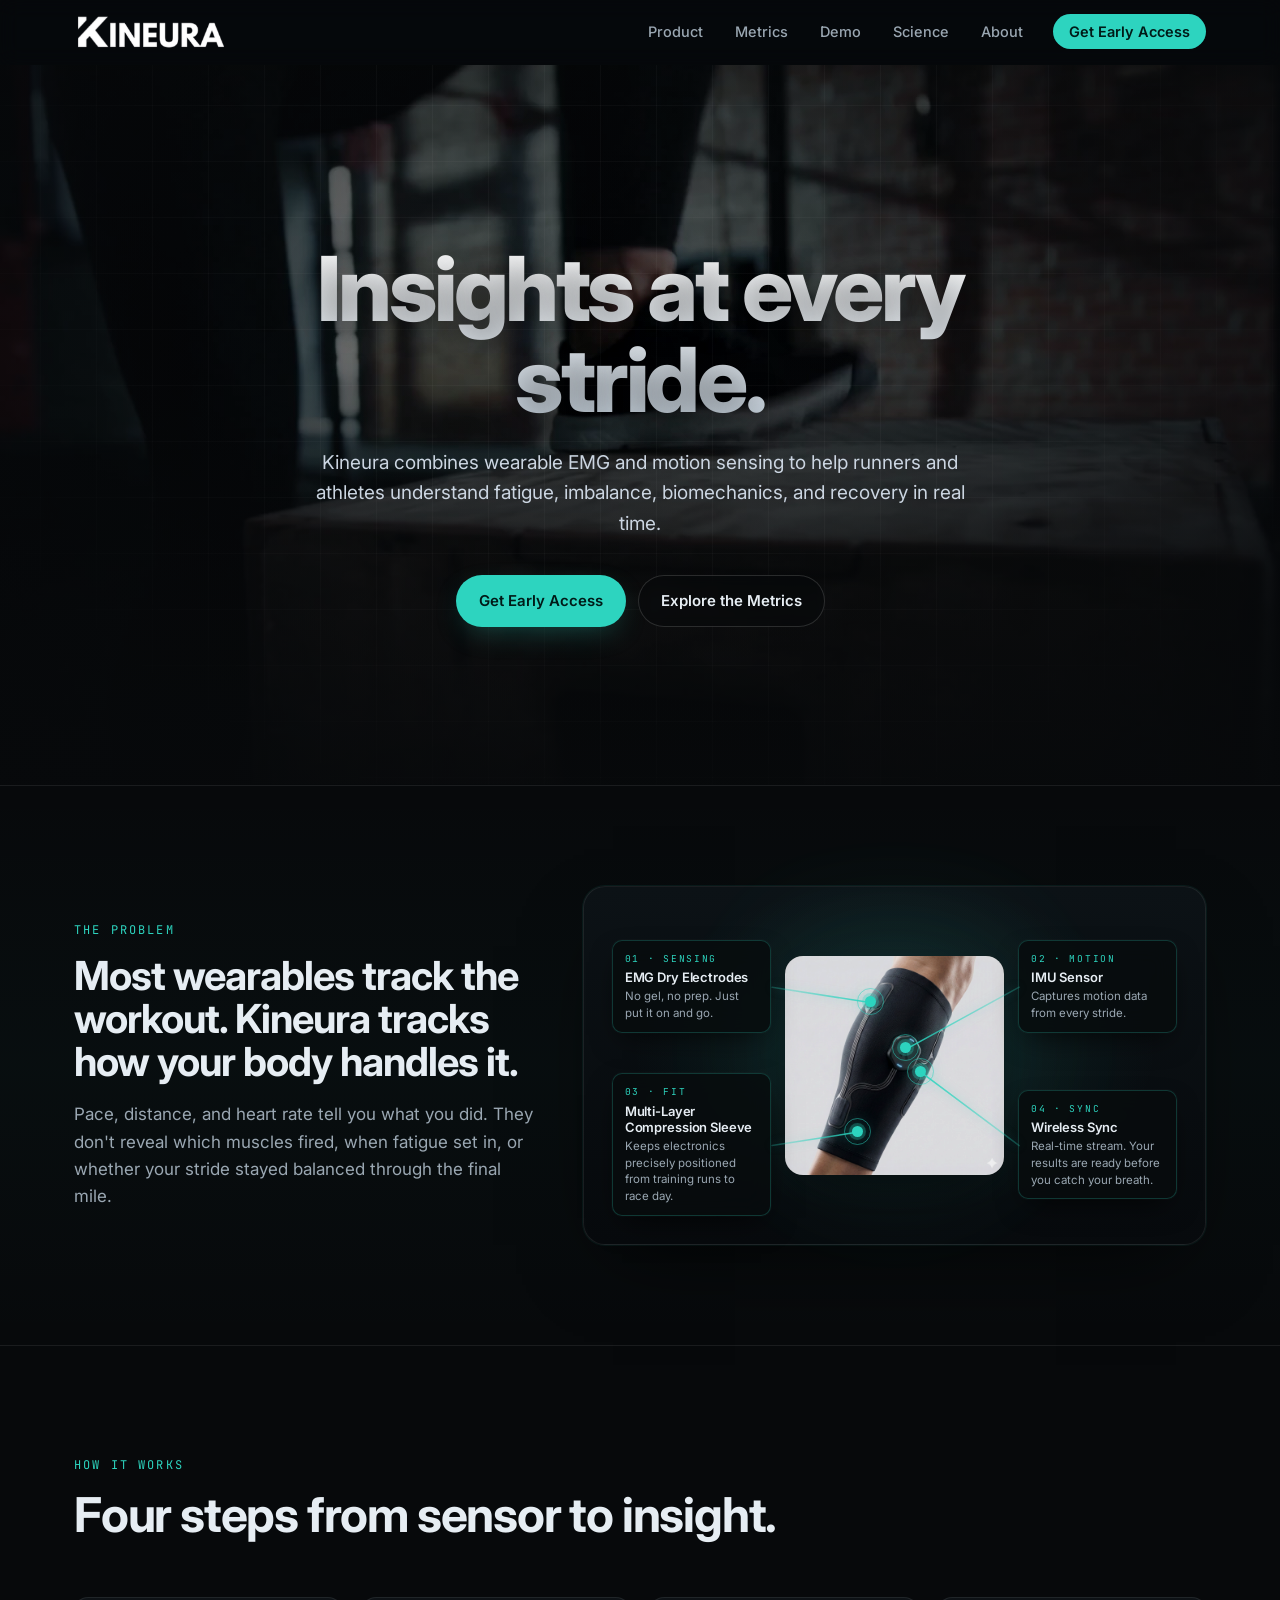
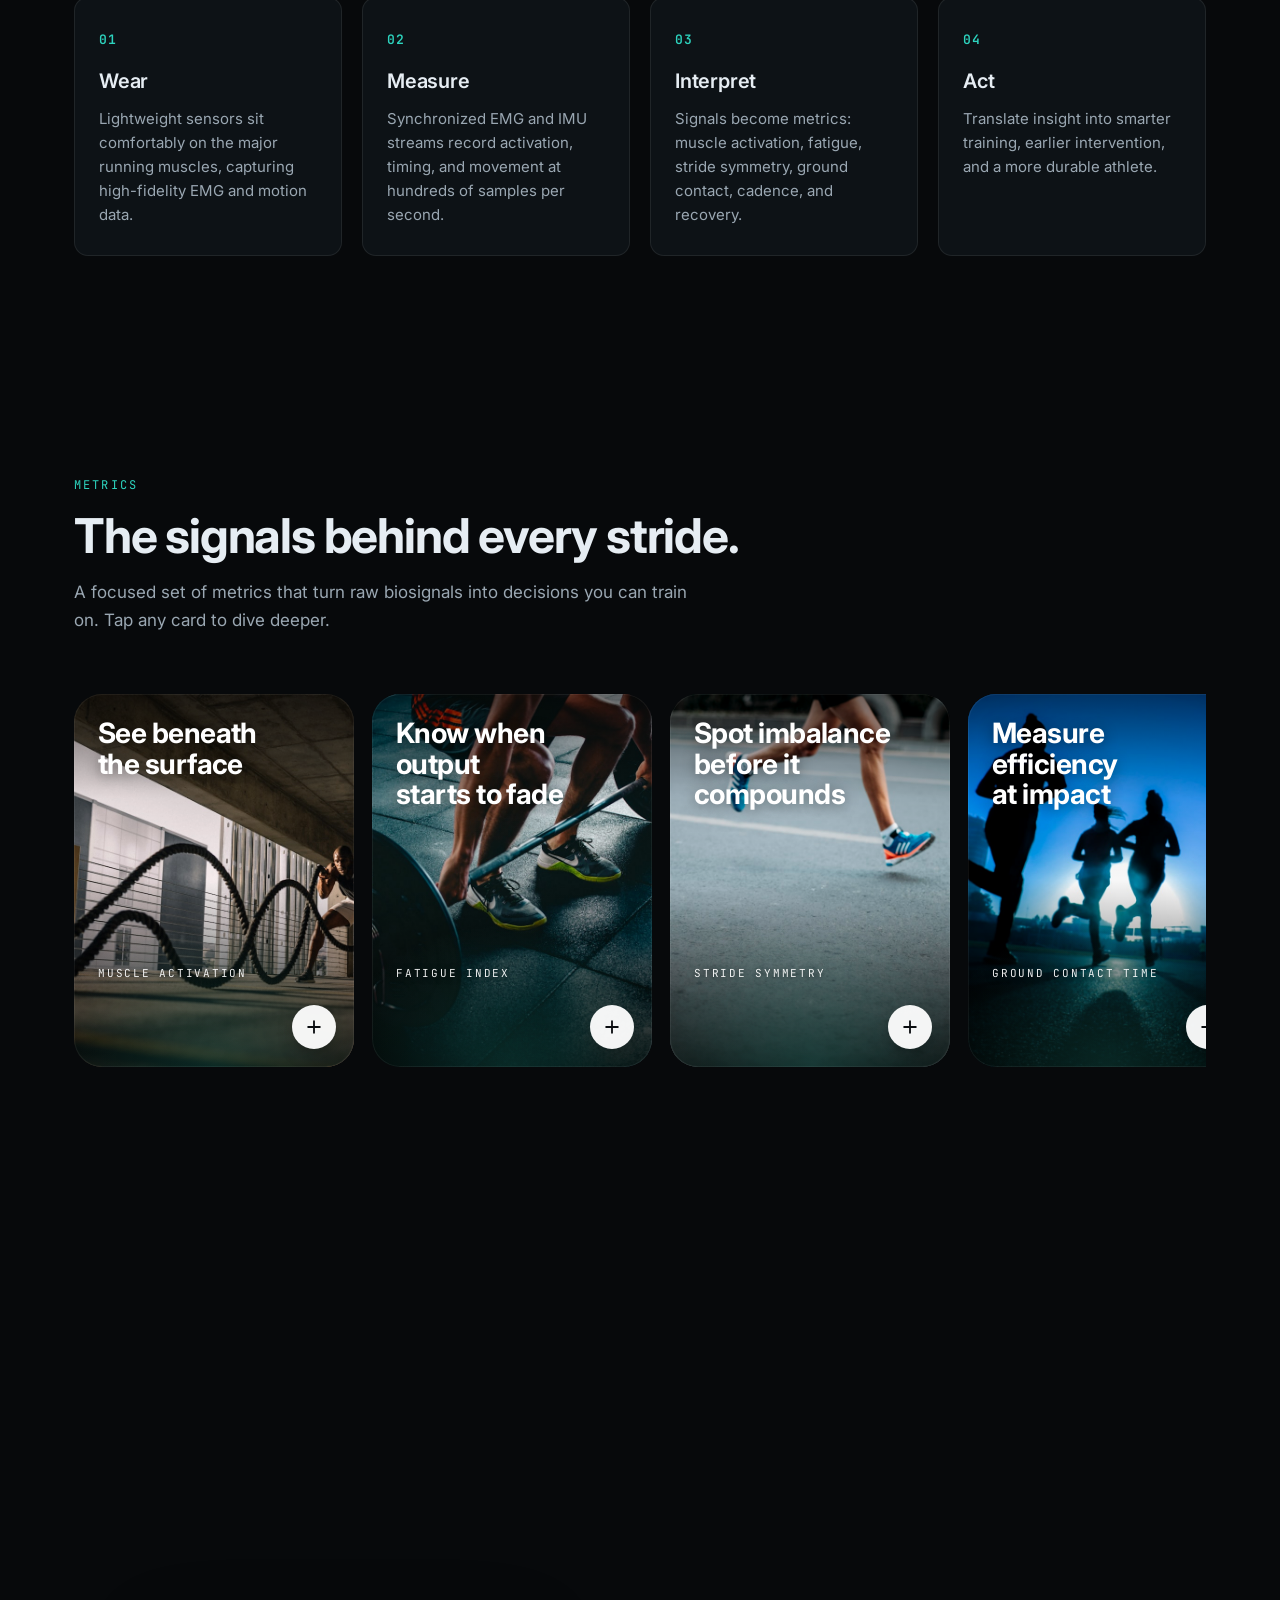
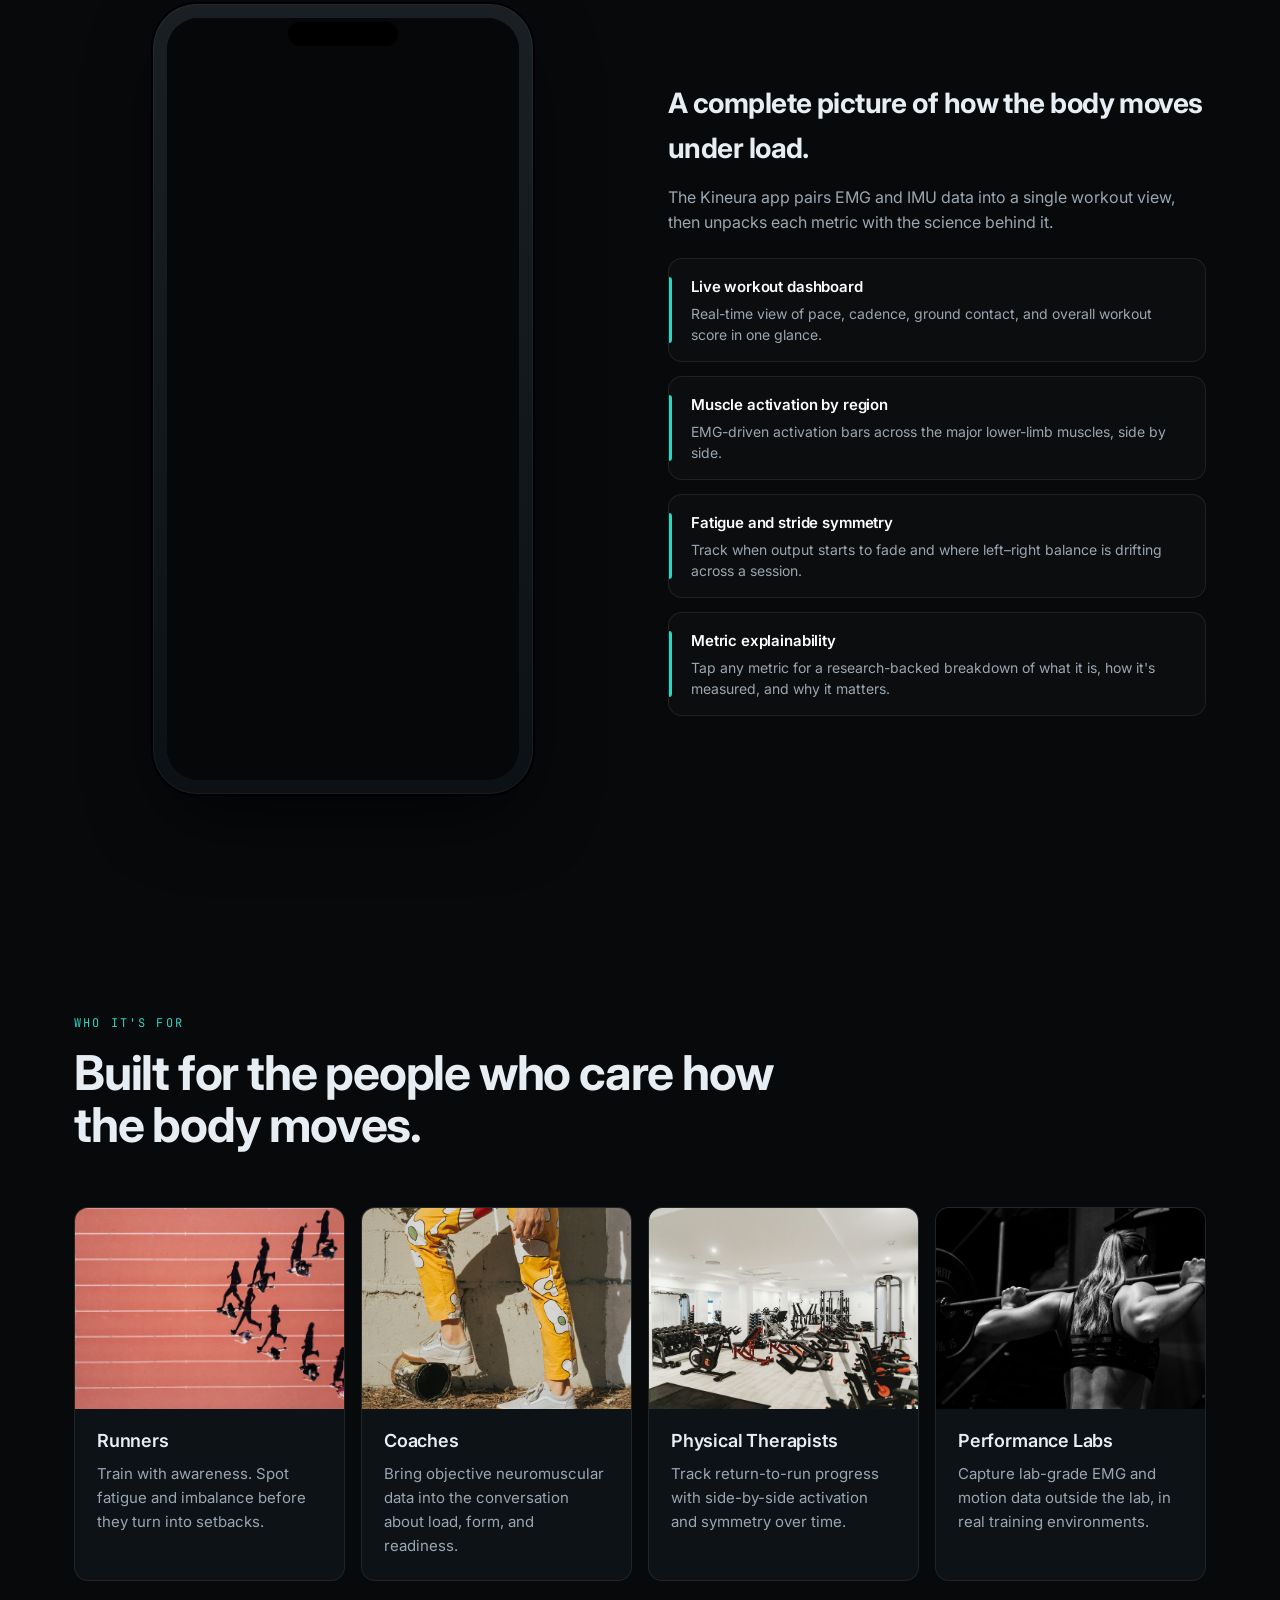
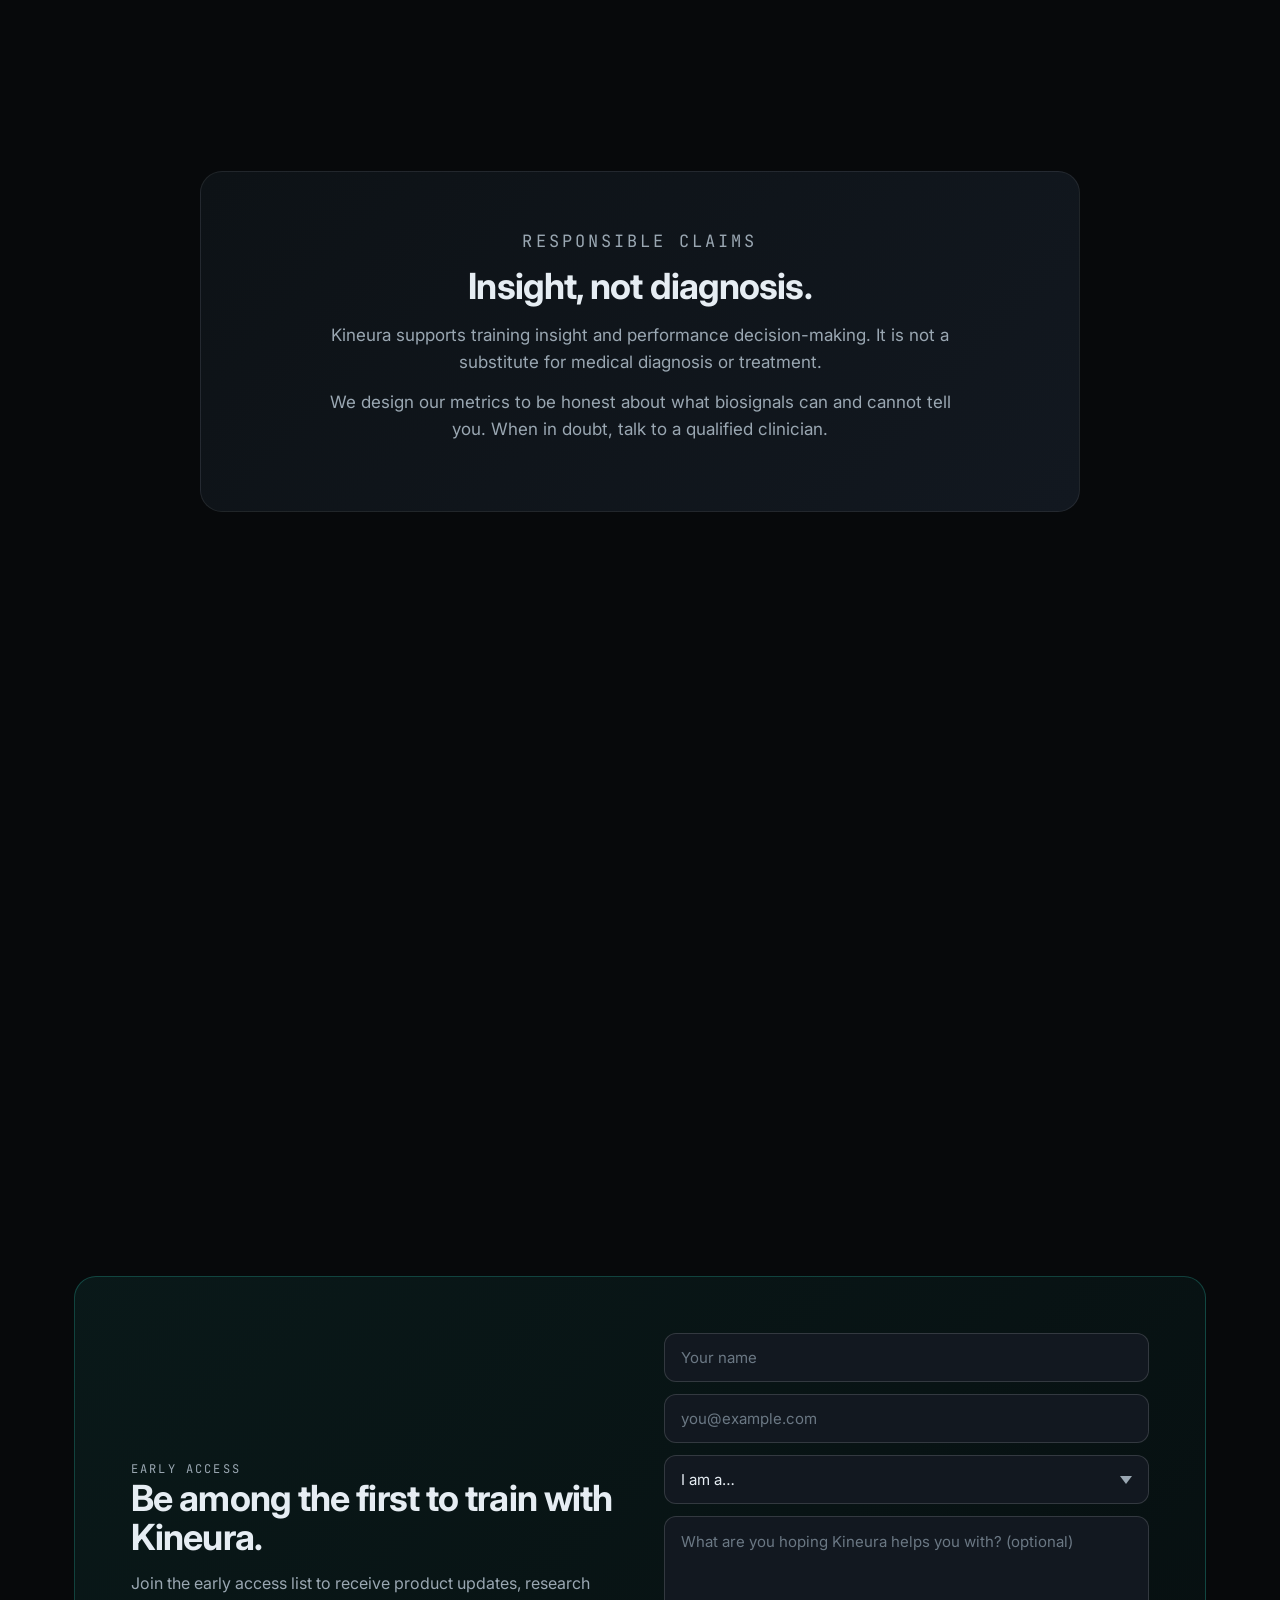
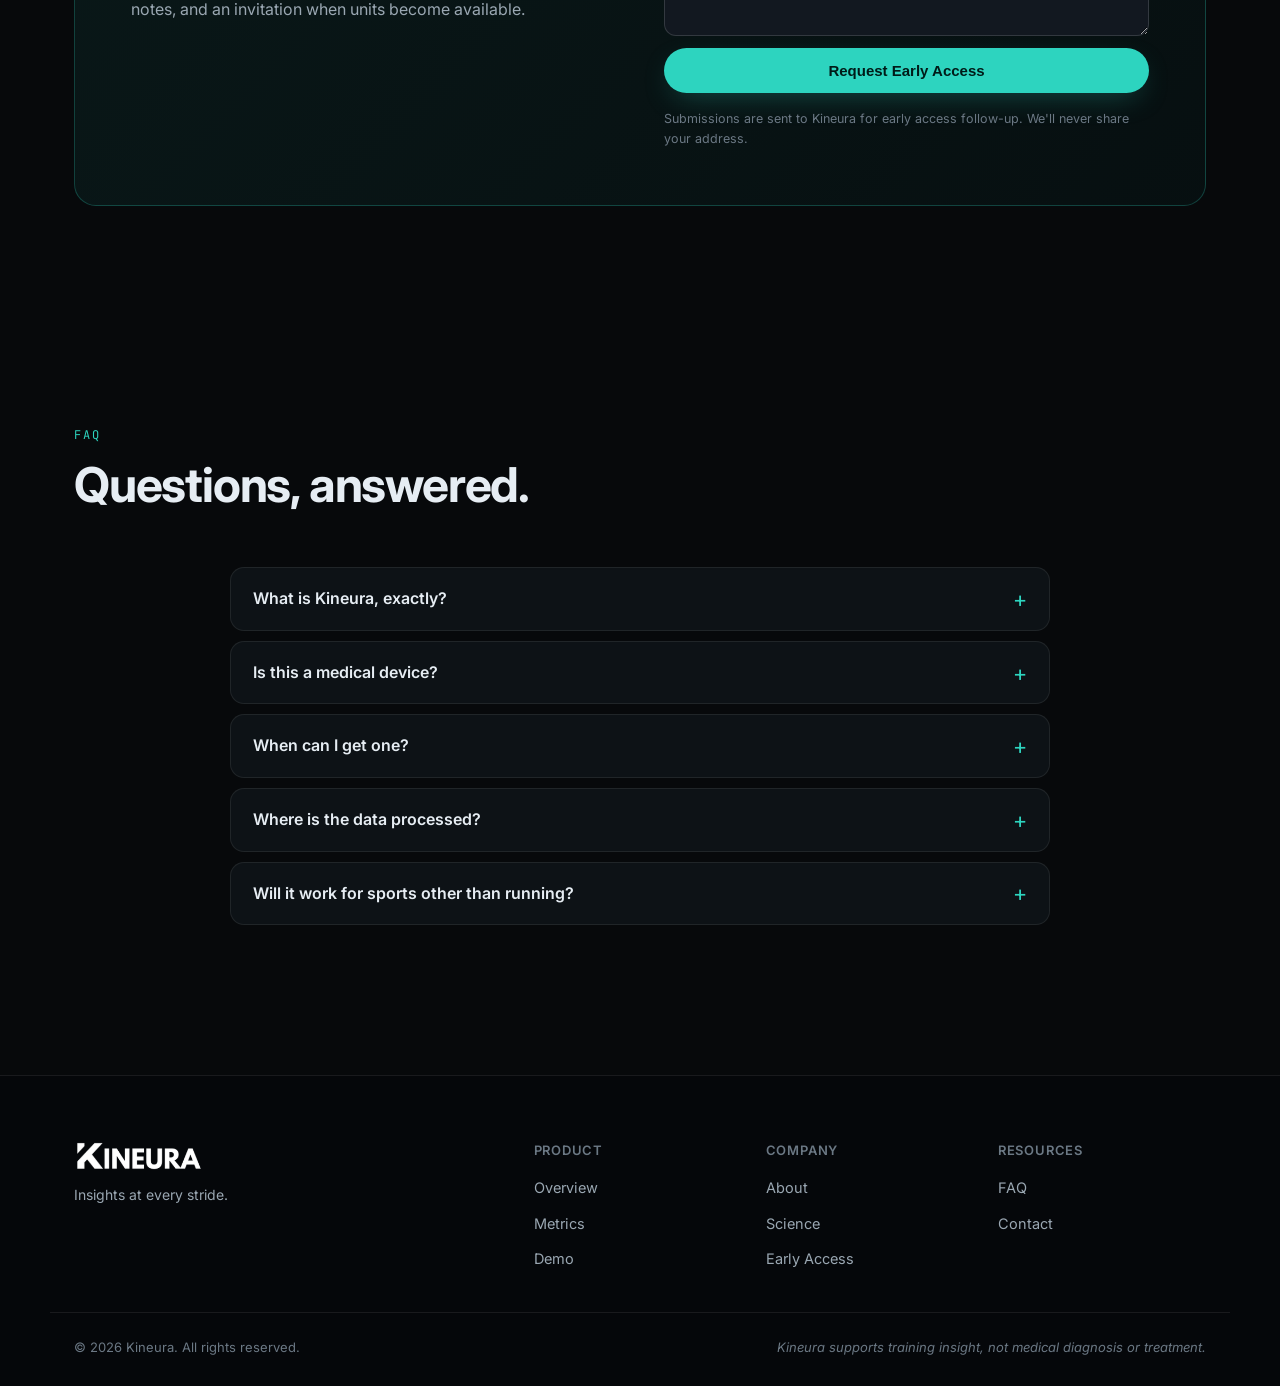
==== commit 6defa2e4: "Crop demo iframe to phone screen only The standalone Kineura mockup at pjlim21.github.io/kineura_moc" ====
--- a/index.html
+++ b/index.html
@@ -303,14 +303,16 @@
           <div class="demo-frame" aria-label="Kineura app mockup">
             <div class="demo-frame-bezel">
               <div class="demo-frame-notch" aria-hidden="true"></div>
-              <iframe
-                class="demo-frame-iframe"
-                src="https://pjlim21.github.io/kineura_mockup/"
-                title="Kineura app mockup"
-                loading="lazy"
-                scrolling="no"
-                referrerpolicy="no-referrer-when-downgrade"
-                allow="accelerometer; gyroscope; clipboard-read; clipboard-write"></iframe>
+              <div class="demo-frame-viewport">
+                <iframe
+                  class="demo-frame-iframe"
+                  src="https://pjlim21.github.io/kineura_mockup/"
+                  title="Kineura app mockup"
+                  loading="lazy"
+                  scrolling="no"
+                  referrerpolicy="no-referrer-when-downgrade"
+                  allow="accelerometer; gyroscope; clipboard-read; clipboard-write"></iframe>
+              </div>
             </div>
           </div>
 
--- a/styles.css
+++ b/styles.css
@@ -686,7 +686,13 @@
   outline-offset: 4px;
 }
 
-/* Demo — original mockup iframe */
+/* Demo — original mockup iframe, cropped to phone screen only.
+   The standalone mockup at pjlim21.github.io/kineura_mockup renders a fixed
+   375x812 phone column centered horizontally with ~332px of title chrome
+   above and ~48px footer below. We render the iframe at its natural pixel
+   size, translate it upward to hide the title, and let the bezel clip the
+   footer. A small JS hook scales the iframe to fit the bezel inner width.
+*/
 .demo-wrap {
   display: grid;
   grid-template-columns: minmax(0, 1fr) minmax(0, 1fr);
@@ -701,7 +707,6 @@
 .demo-frame-bezel {
   position: relative;
   width: 100%;
-  aspect-ratio: 9 / 19;
   background: linear-gradient(180deg, #1a1f24 0%, #0c1115 100%);
   border-radius: 44px;
   padding: 14px;
@@ -723,15 +728,33 @@
   z-index: 5;
   pointer-events: none;
 }
+.demo-frame-viewport {
+  position: relative;
+  width: 100%;
+  /* Match the phone screen aspect ratio (375:812) so the bezel inner area
+     hugs the visible phone exactly with no dead space. */
+  aspect-ratio: 375 / 812;
+  border-radius: 32px;
+  overflow: hidden;
+  background: #050708;
+}
 .demo-frame-iframe {
-  width: 100%;
-  height: 100%;
+  /* The standalone mockup uses min-h-screen with a vertically-centered flex
+     column (title + "LIVE WORKOUT" eyebrow + 375x812 phone + footer text).
+     The column is 984px tall total, so at iframe height 1400 the phone lands
+     at y=332 with 332px of chrome above (title block) and 256px below (footer
+     gap + caption). We translate by -332*scale to hide the title chrome and
+     let the bezel (matched to the phone aspect) clip the bottom footer. */
+  position: absolute;
+  top: 0;
+  left: 0;
+  width: 375px;
+  height: 1400px;
   border: 0;
-  border-radius: 32px;
   background: #050708;
   display: block;
-  /* Parent-side fallback; cross-origin iframe scrollbars are owned by the
-     embedded document, so we additionally rely on the bezel clipping below. */
+  transform-origin: top left;
+  transform: translateY(calc(-332px * var(--demo-scale, 1))) scale(var(--demo-scale, 1));
   scrollbar-width: none;
   -ms-overflow-style: none;
 }
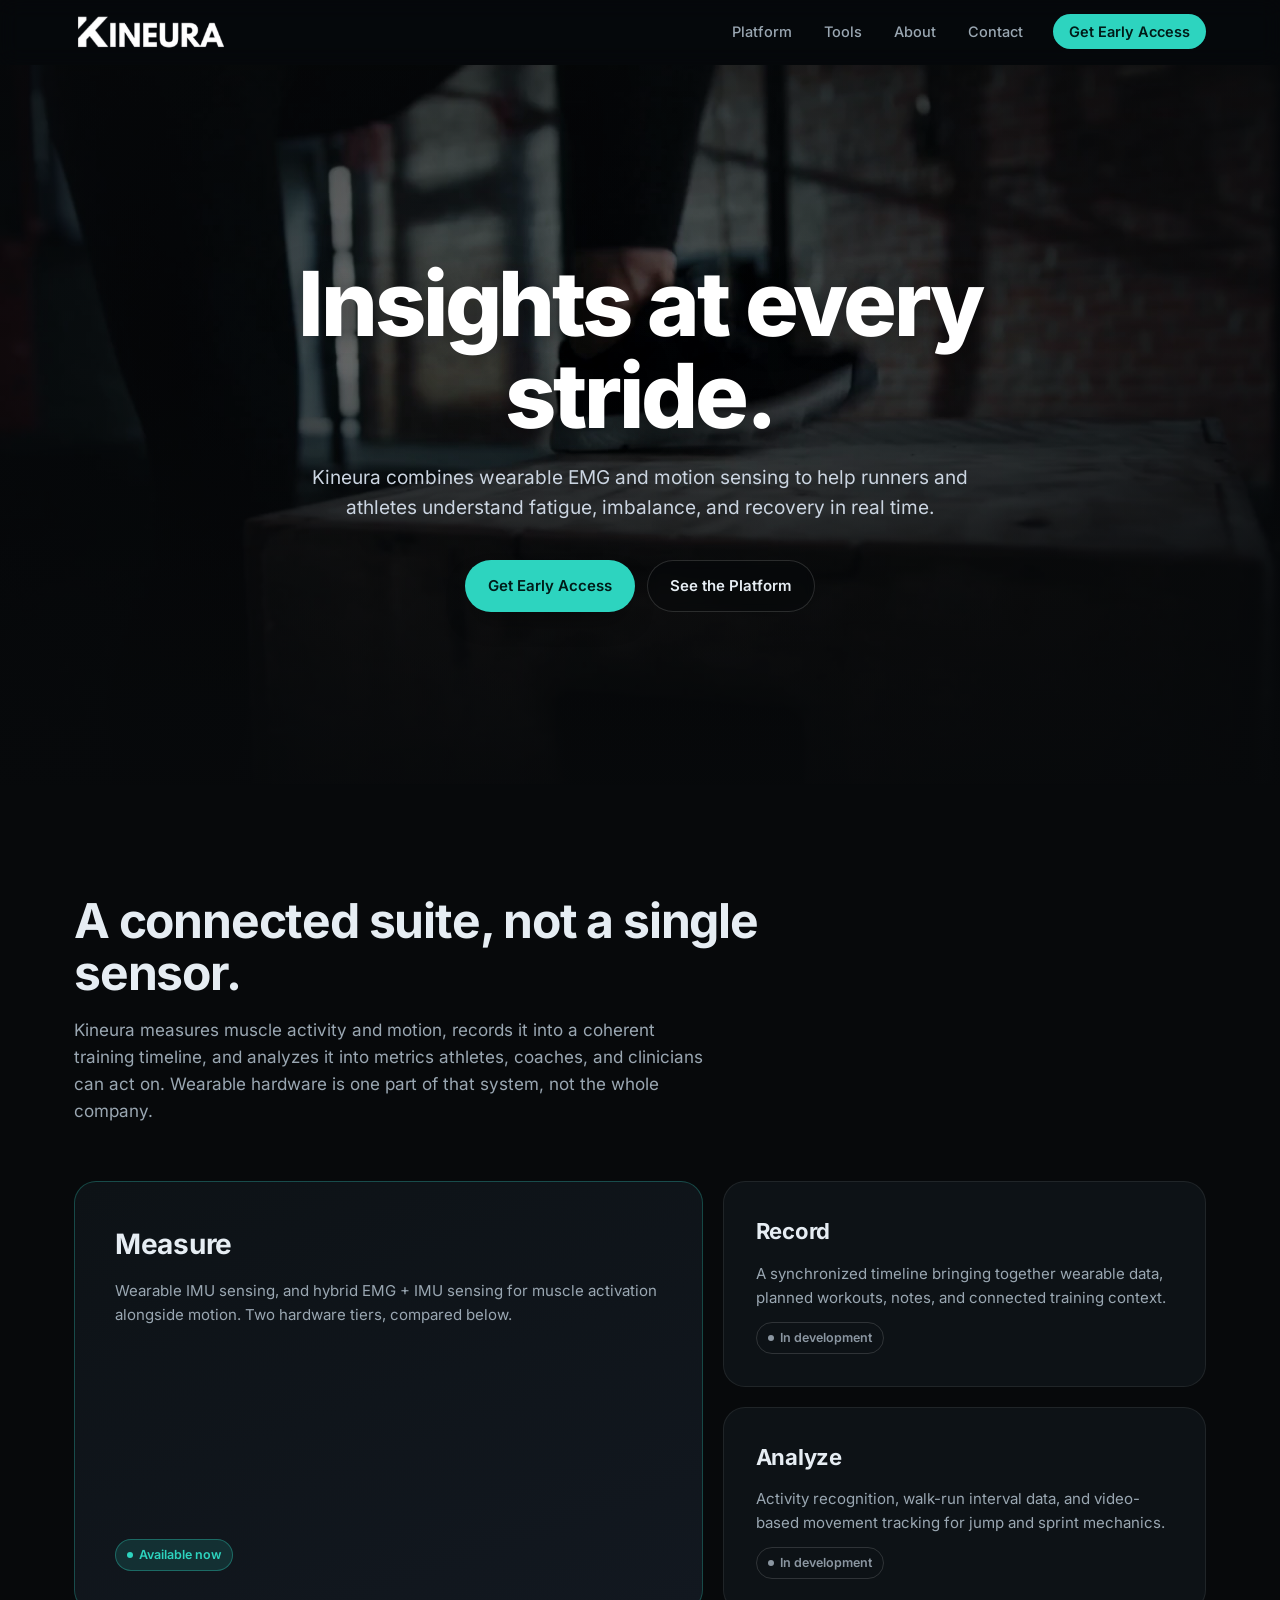
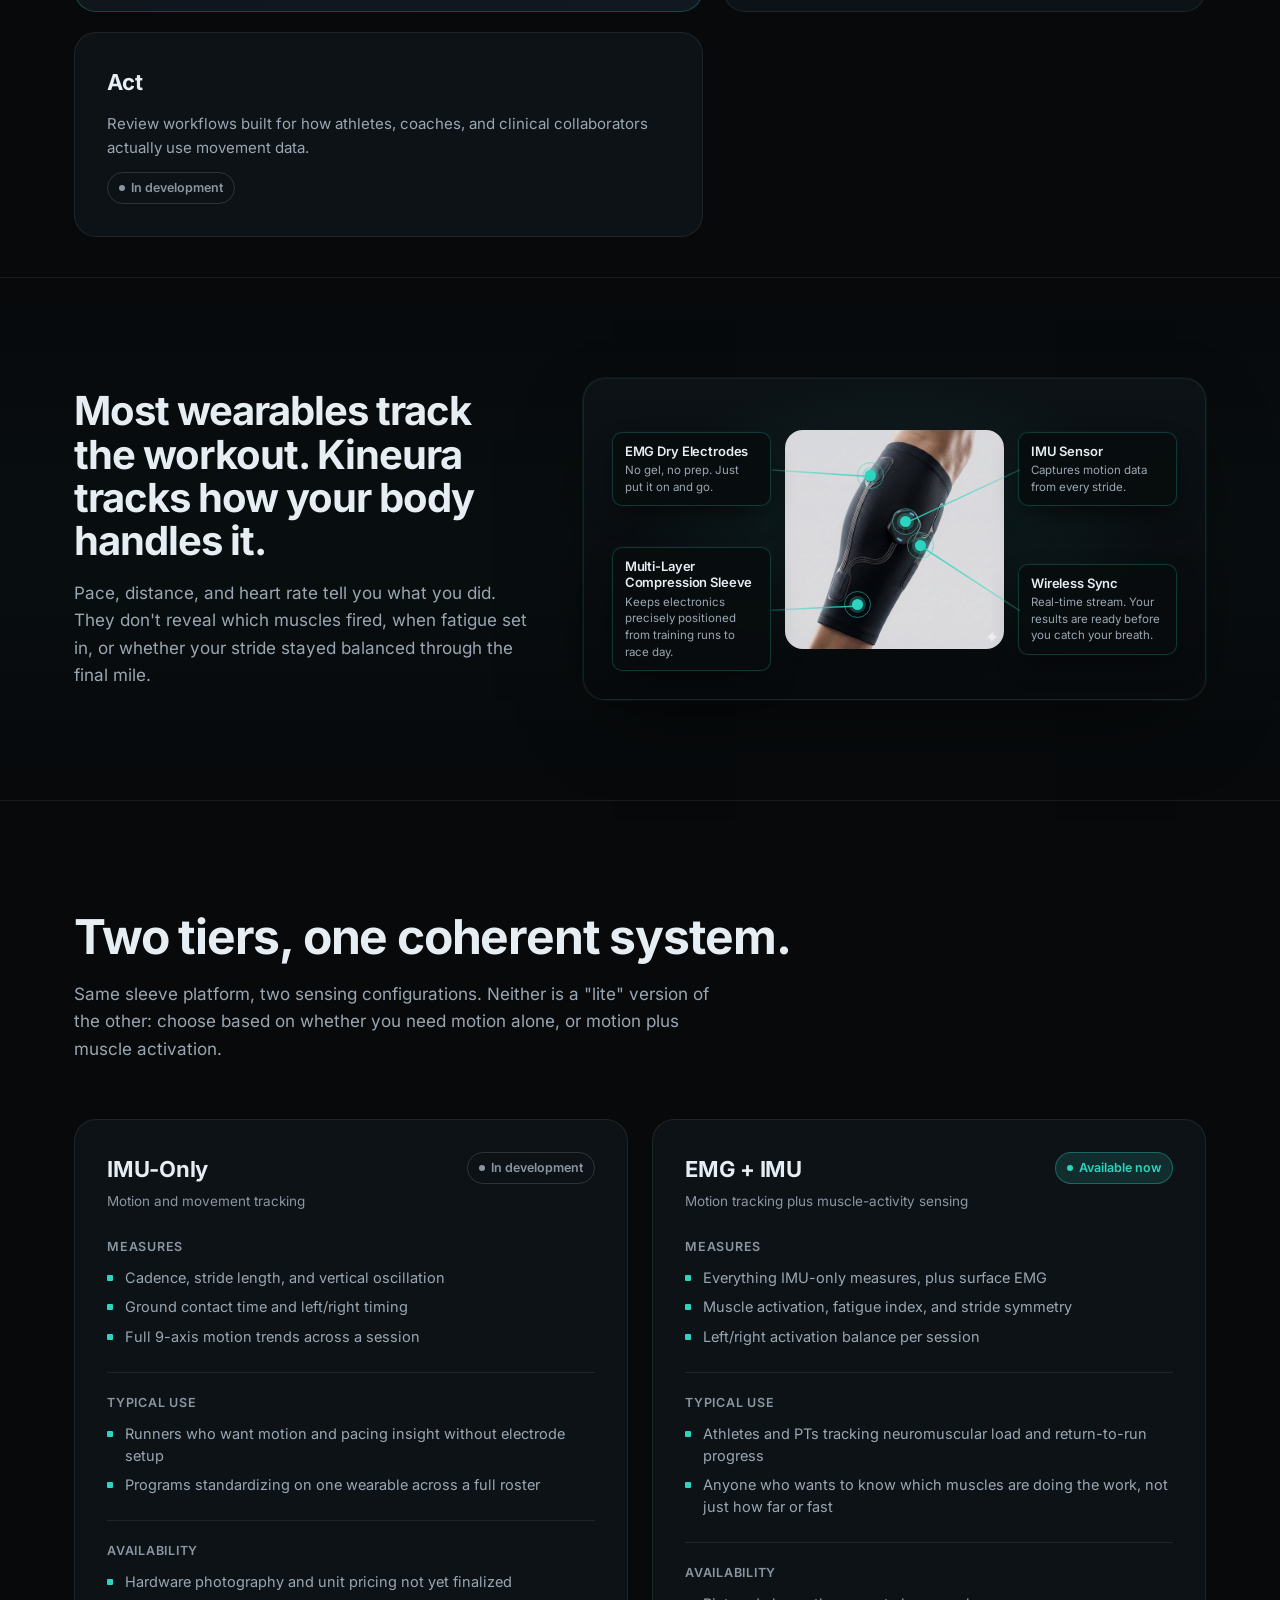
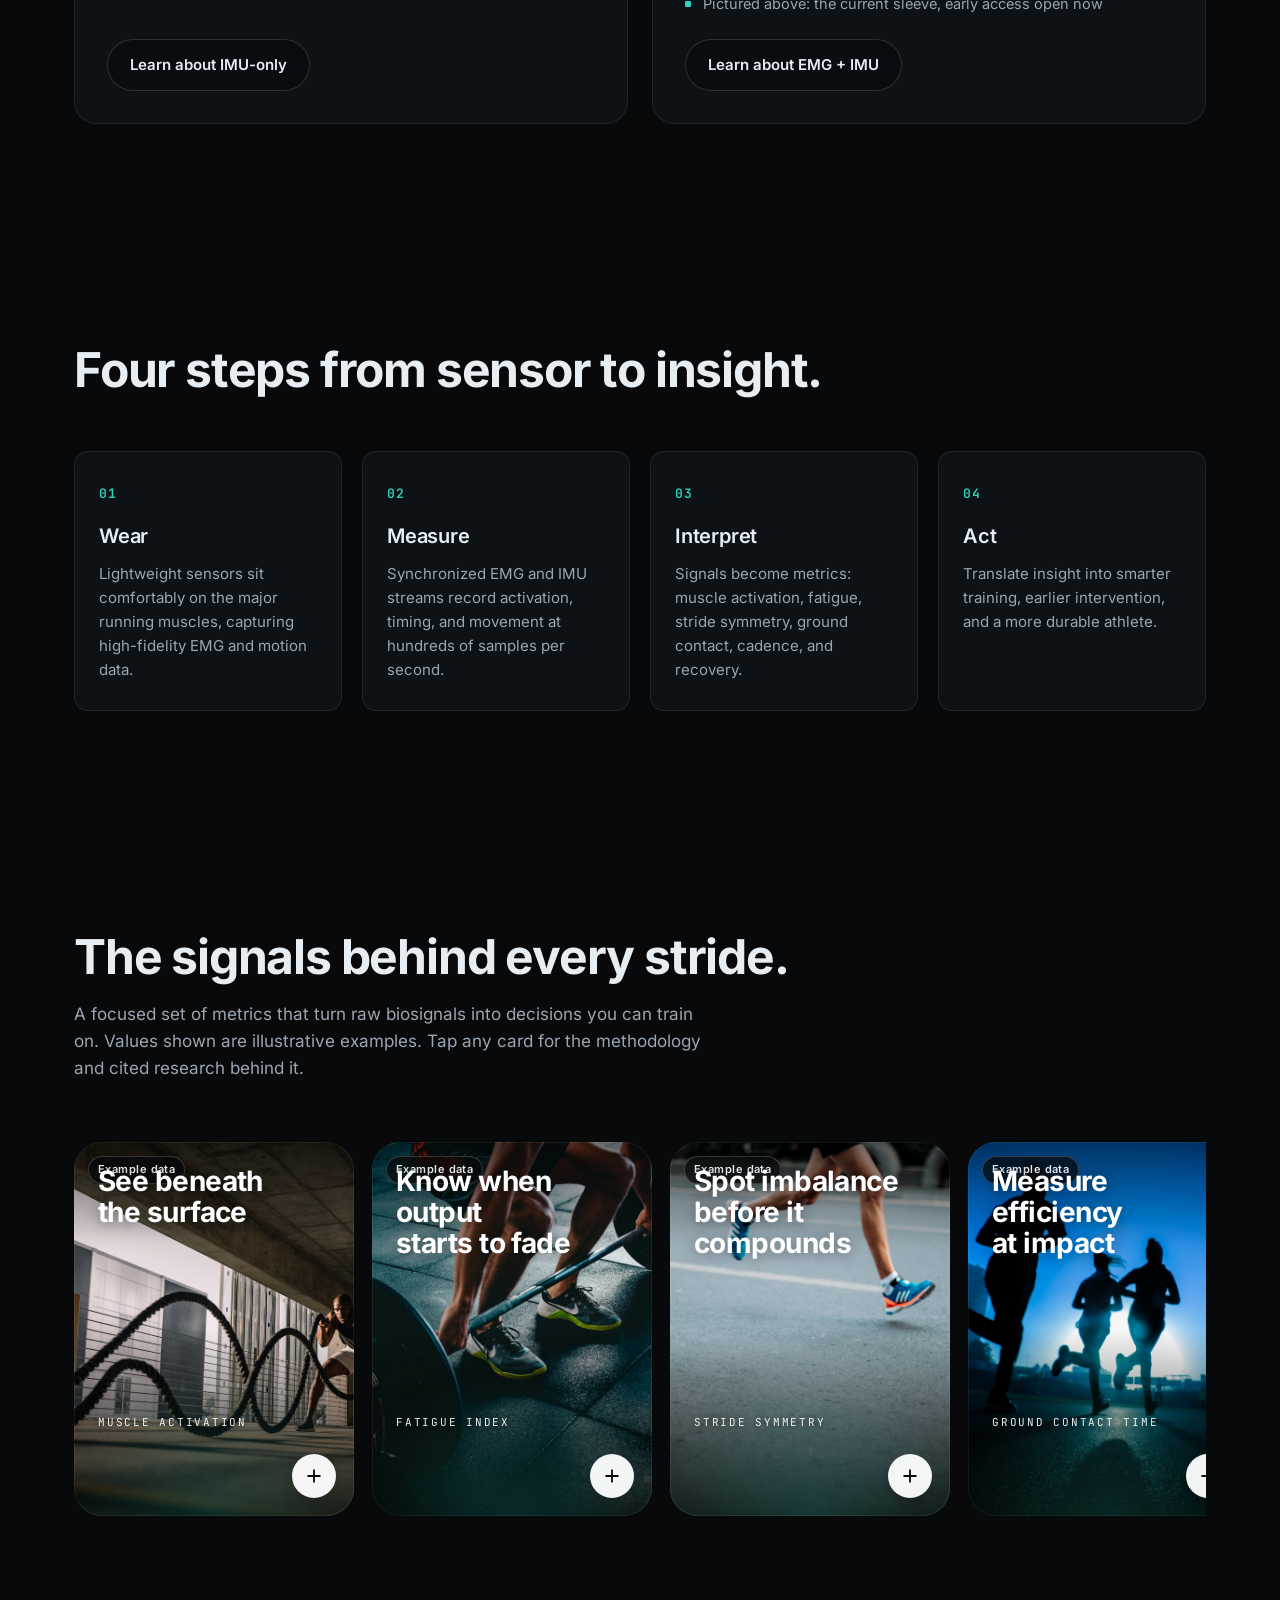
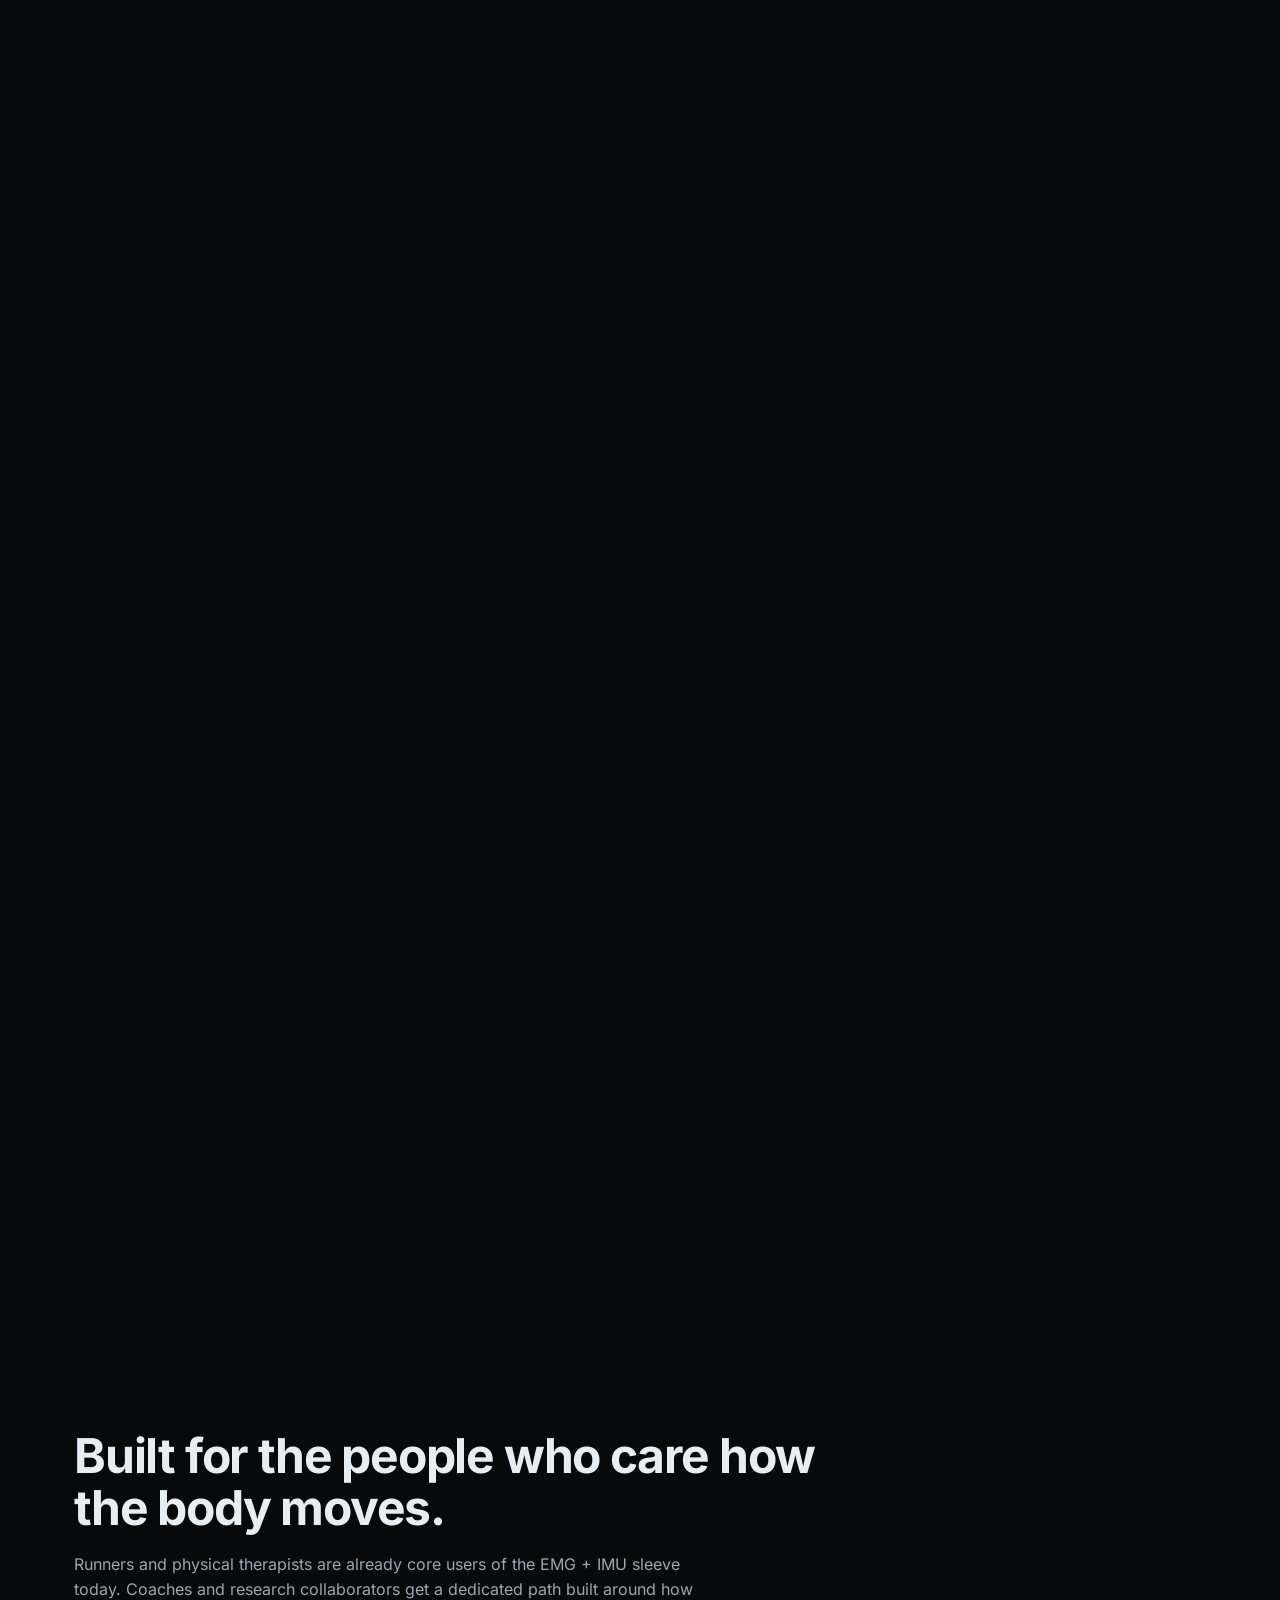
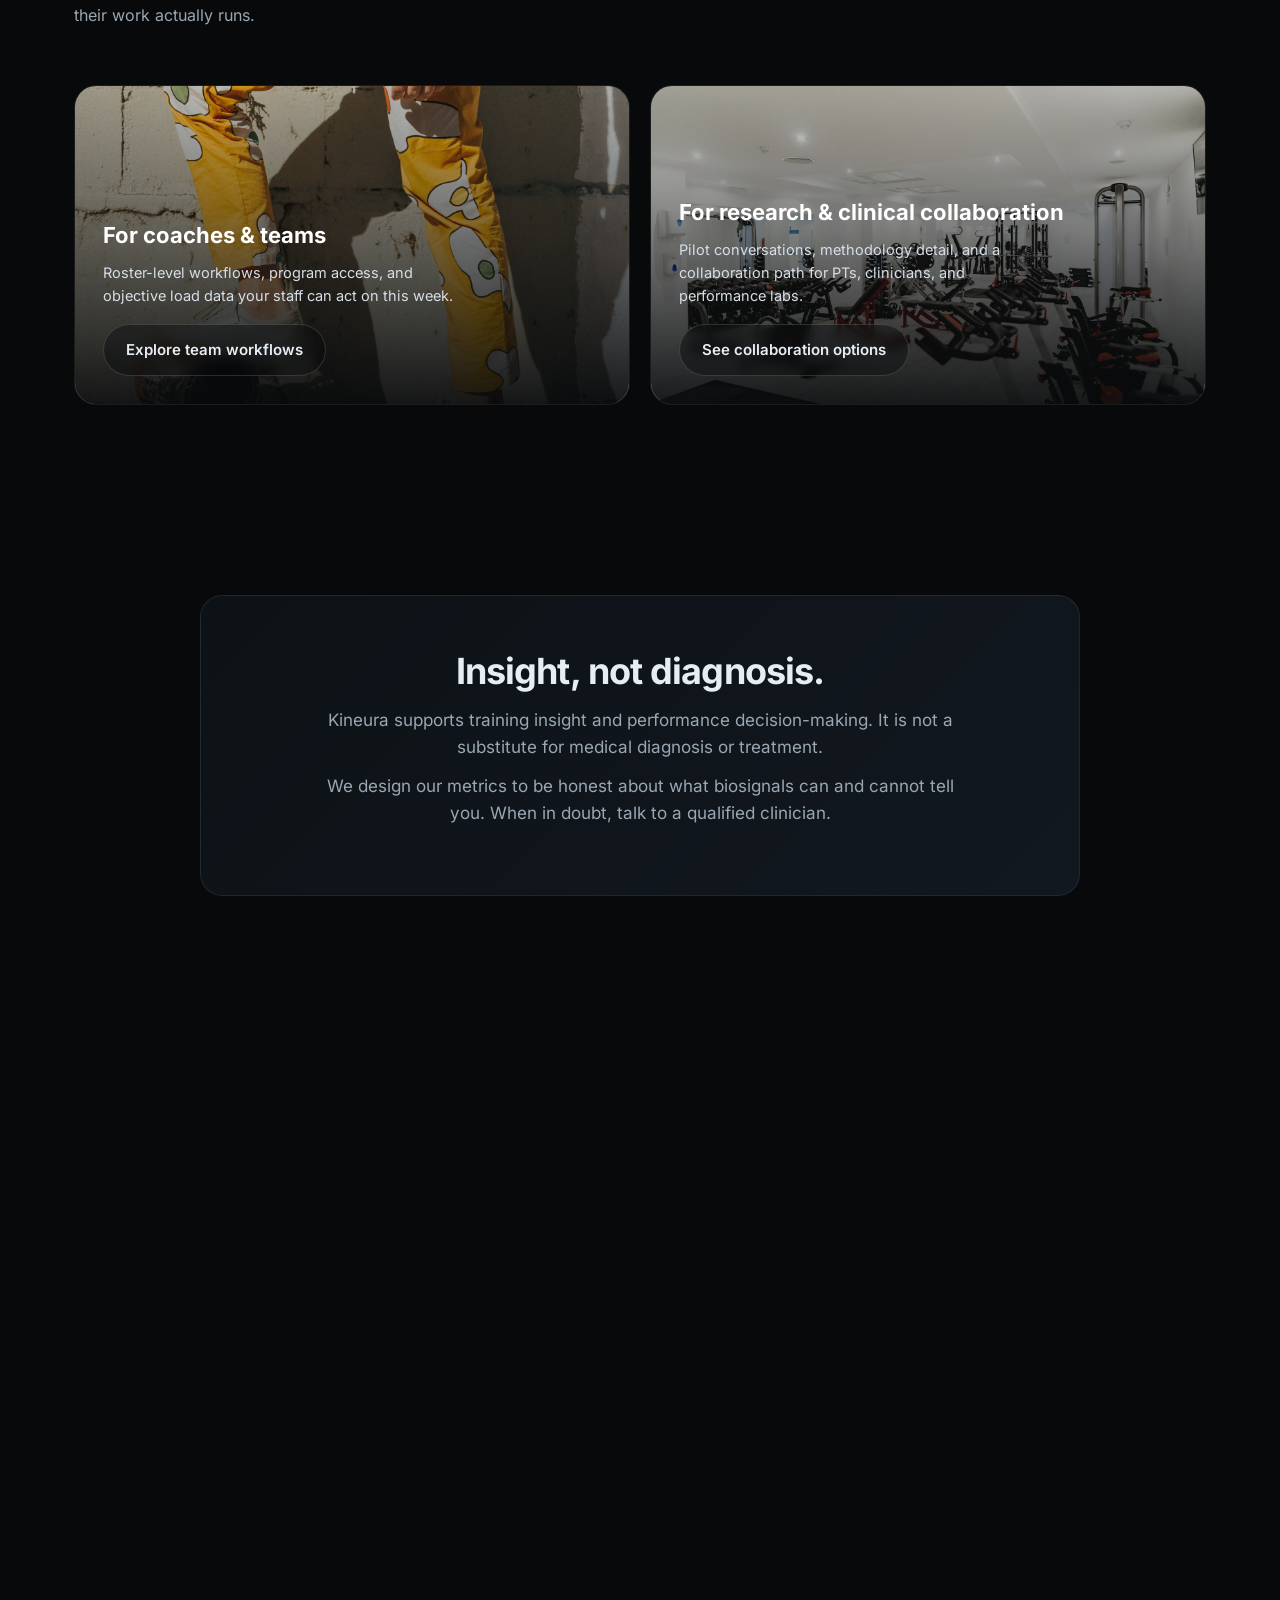
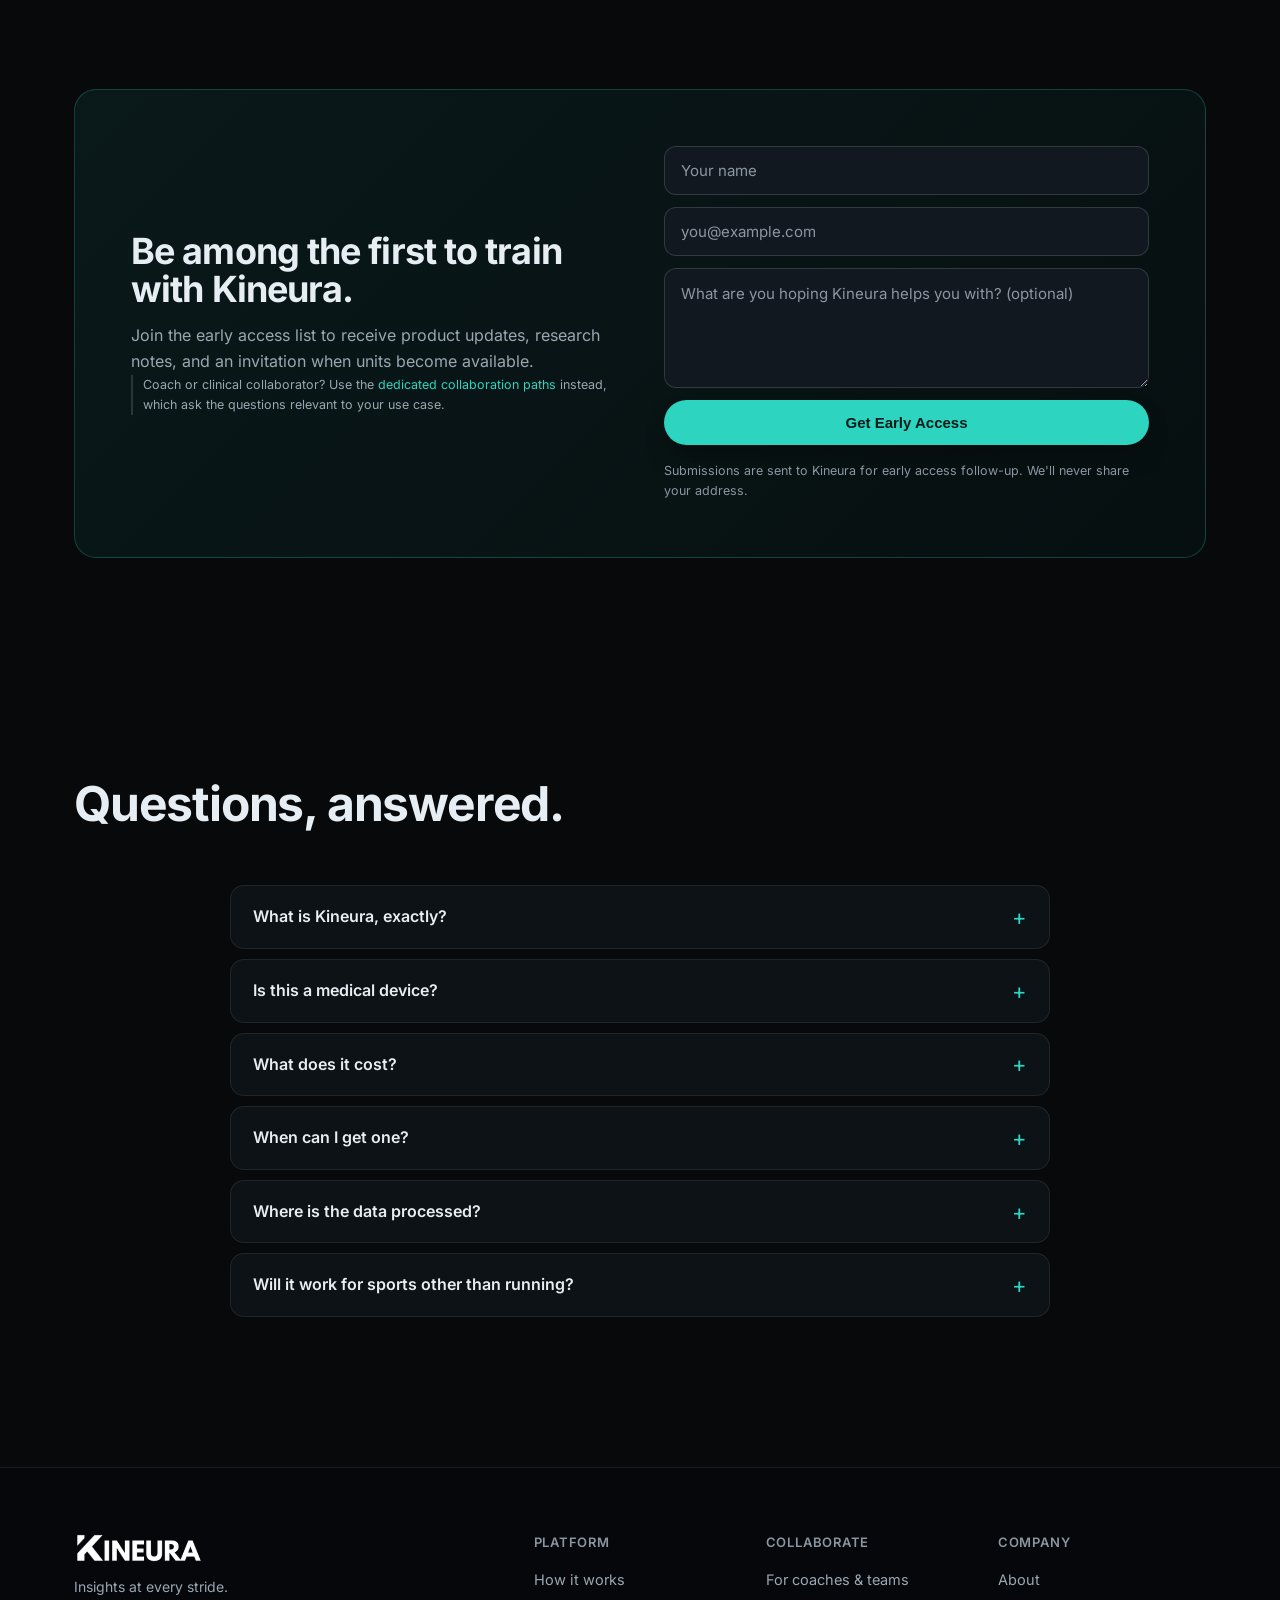
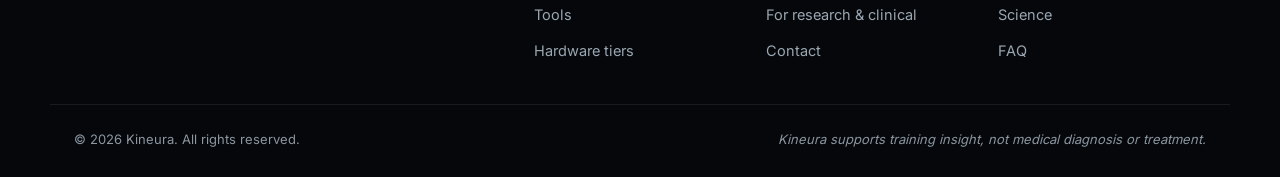
==== commit 6fac3d6b: "Full site redesign: platform IA, audience routing, tier comparison Rewrites every page per docs/webs" ====
--- a/index.html
+++ b/index.html
@@ -3,25 +3,23 @@
 <head>
   <meta charset="UTF-8" />
   <meta name="viewport" content="width=device-width, initial-scale=1.0" />
-  <title>Kineura — Insights at every stride</title>
-  <meta name="description" content="Kineura combines wearable EMG and motion sensing to help runners and athletes understand fatigue, imbalance, biomechanics, and recovery in real time." />
+  <title>Kineura. Biomechanics sensing for athletes, coaches, and clinicians</title>
+  <meta name="description" content="Kineura is a connected suite of wearable EMG and IMU sensing, workout logging, and movement-analysis tools for athletes, coaches, and clinical or research collaborators." />
   <meta name="theme-color" content="#0a0f12" />
+  <link rel="canonical" href="https://kineura.com/" />
 
   <meta property="og:type" content="website" />
-  <meta property="og:title" content="Kineura — Insights at every stride" />
-  <meta property="og:description" content="Wearable EMG + motion sensing for runners and athletes. Understand fatigue, imbalance, biomechanics, and recovery in real time." />
+  <meta property="og:title" content="Kineura. Biomechanics sensing for athletes, coaches, and clinicians" />
+  <meta property="og:description" content="A connected suite of wearable EMG and IMU sensing, workout logging, and movement-analysis tools for measuring and understanding human movement." />
   <meta property="og:image" content="og-image.svg" />
-  <meta property="og:url" content="https://pjlim21.github.io/kineura-site/" />
+  <meta property="og:url" content="https://kineura.com/" />
 
   <meta name="twitter:card" content="summary_large_image" />
-  <meta name="twitter:title" content="Kineura — Insights at every stride" />
-  <meta name="twitter:description" content="Wearable EMG + motion sensing for runners and athletes." />
+  <meta name="twitter:title" content="Kineura. Biomechanics sensing for athletes, coaches, and clinicians" />
+  <meta name="twitter:description" content="Wearable EMG and IMU sensing, workout logging, and movement-analysis tools for athletes, coaches, and clinical collaborators." />
   <meta name="twitter:image" content="og-image.svg" />
 
   <link rel="icon" type="image/svg+xml" href="favicon.svg" />
-  <link rel="preconnect" href="https://fonts.googleapis.com" />
-  <link rel="preconnect" href="https://fonts.gstatic.com" crossorigin />
-  <link href="https://fonts.googleapis.com/css2?family=Inter:wght@300;400;500;600;700;800&family=JetBrains+Mono:wght@400;500&display=swap" rel="stylesheet" />
   <link rel="stylesheet" href="styles.css" />
 </head>
 <body>
@@ -29,7 +27,7 @@
 
   <header class="site-header" id="siteHeader">
     <div class="container header-inner">
-      <a class="brand" href="#top" aria-label="Kineura home">
+      <a class="brand" href="index.html" aria-label="Kineura home">
         <img class="brand-logo" src="assets/img/kineura-wordmark-cropped.png" alt="Kineura" width="487" height="120" />
       </a>
 
@@ -38,11 +36,10 @@
           <span></span><span></span><span></span>
         </button>
         <ul class="nav-list" id="navList">
-          <li><a href="#product">Product</a></li>
-          <li><a href="#metrics">Metrics</a></li>
-          <li><a href="#demo">Demo</a></li>
-          <li><a href="#science">Science</a></li>
-          <li><a href="#about">About</a></li>
+          <li><a href="platform.html">Platform</a></li>
+          <li><a href="tools.html">Tools</a></li>
+          <li><a href="about.html">About</a></li>
+          <li><a href="contact.html">Contact</a></li>
           <li><a href="#early-access" class="nav-cta">Get Early Access</a></li>
         </ul>
       </nav>
@@ -57,14 +54,44 @@
           <source src="https://video.wixstatic.com/video/bee5e3_57d041944a114fd59c90aa651ebfb15c/480p/mp4/file.mp4" type="video/mp4" />
         </video>
         <div class="hero-veil"></div>
-        <div class="hero-grid"></div>
       </div>
       <div class="container hero-inner">
         <h1 class="hero-headline">Insights at every stride.</h1>
-        <p class="hero-sub">Kineura combines wearable EMG and motion sensing to help runners and athletes understand fatigue, imbalance, biomechanics, and recovery in real time.</p>
+        <p class="hero-sub">Kineura combines wearable EMG and motion sensing to help runners and athletes understand fatigue, imbalance, and recovery in real time.</p>
         <div class="hero-ctas">
           <a class="btn btn-primary" href="#early-access">Get Early Access</a>
-          <a class="btn btn-secondary" href="#metrics">Explore the Metrics</a>
+          <a class="btn btn-secondary" href="#platform">See the Platform</a>
+        </div>
+      </div>
+    </section>
+
+    <section class="section" id="platform" style="padding-bottom: 40px;">
+      <div class="container">
+        <div class="section-head">
+          <h2>A connected suite, not a single sensor.</h2>
+          <p class="lede">Kineura measures muscle activity and motion, records it into a coherent training timeline, and analyzes it into metrics athletes, coaches, and clinicians can act on. Wearable hardware is one part of that system, not the whole company.</p>
+        </div>
+        <div class="platform-grid">
+          <article class="platform-item platform-item--featured">
+            <h3>Measure</h3>
+            <p>Wearable IMU sensing, and hybrid EMG + IMU sensing for muscle activation alongside motion. Two hardware tiers, compared below.</p>
+            <span class="status-label status-label--available">Available now</span>
+          </article>
+          <article class="platform-item">
+            <h3>Record</h3>
+            <p>A synchronized timeline bringing together wearable data, planned workouts, notes, and connected training context.</p>
+            <span class="status-label status-label--dev">In development</span>
+          </article>
+          <article class="platform-item">
+            <h3>Analyze</h3>
+            <p>Activity recognition, walk-run interval data, and video-based movement tracking for jump and sprint mechanics.</p>
+            <span class="status-label status-label--dev">In development</span>
+          </article>
+          <article class="platform-item">
+            <h3>Act</h3>
+            <p>Review workflows built for how athletes, coaches, and clinical collaborators actually use movement data.</p>
+            <span class="status-label status-label--dev">In development</span>
+          </article>
         </div>
       </div>
     </section>
@@ -73,68 +100,50 @@
       <div class="container">
         <div class="problem-grid">
           <div class="problem-copy">
-            <p class="kicker">The problem</p>
             <h2>Most wearables track the workout. Kineura tracks how your body handles it.</h2>
             <p class="lede">Pace, distance, and heart rate tell you what you did. They don't reveal which muscles fired, when fatigue set in, or whether your stride stayed balanced through the final mile.</p>
           </div>
 
           <figure class="sleeve-figure" aria-label="Kineura lower-leg biosensor sleeve and its components">
             <div class="sleeve-stage">
-              <div class="sleeve-glow" aria-hidden="true"></div>
-
-              <!-- Top-left callout (EMG electrodes — points to upper electrode pad) -->
               <div class="sleeve-callout sleeve-callout--tl">
                 <div class="sleeve-callout-card">
-                  <p class="sleeve-callout-eyebrow">01 · Sensing</p>
                   <h3 class="sleeve-callout-title">EMG Dry Electrodes</h3>
                   <p class="sleeve-callout-text">No gel, no prep. Just put it on and go.</p>
                 </div>
               </div>
 
-              <!-- Top-right callout (IMU — points to central hex hub) -->
               <div class="sleeve-callout sleeve-callout--tr">
                 <div class="sleeve-callout-card">
-                  <p class="sleeve-callout-eyebrow">02 · Motion</p>
                   <h3 class="sleeve-callout-title">IMU Sensor</h3>
                   <p class="sleeve-callout-text">Captures motion data from every stride.</p>
                 </div>
               </div>
 
-              <!-- Image with positioned sensor dots -->
               <div class="sleeve-image-wrap">
                 <img class="sleeve-image" src="assets/img/kineura-sleeve.jpg" alt="Kineura lower-leg biosensor sleeve worn on a calf, showing the central hub, integrated electrode pads, and signal traces" loading="lazy" />
                 <div class="sleeve-dots" aria-hidden="true">
-                  <!-- 01 EMG: upper electrode pad -->
                   <span class="sleeve-callout-dot sleeve-dot--emg" style="--cx:39%; --cy:21%;"></span>
-                  <!-- 02 IMU: top edge of hex hub -->
                   <span class="sleeve-callout-dot sleeve-dot--imu" style="--cx:55%; --cy:42%;"></span>
-                  <!-- 03 Compression: lower sleeve fabric body -->
                   <span class="sleeve-callout-dot sleeve-dot--fit" style="--cx:33%; --cy:80%;"></span>
-                  <!-- 04 Wireless Sync: right side of hex hub / connected module -->
                   <span class="sleeve-callout-dot sleeve-dot--sync" style="--cx:62%; --cy:53%;"></span>
                 </div>
               </div>
 
-              <!-- Bottom-left callout (Compression — points to lower sleeve fabric) -->
               <div class="sleeve-callout sleeve-callout--bl">
                 <div class="sleeve-callout-card">
-                  <p class="sleeve-callout-eyebrow">03 · Fit</p>
                   <h3 class="sleeve-callout-title">Multi-Layer Compression Sleeve</h3>
                   <p class="sleeve-callout-text">Keeps electronics precisely positioned from training runs to race day.</p>
                 </div>
               </div>
 
-              <!-- Bottom-right callout (Wireless Sync — points to hub/module region) -->
               <div class="sleeve-callout sleeve-callout--br">
                 <div class="sleeve-callout-card">
-                  <p class="sleeve-callout-eyebrow">04 · Sync</p>
                   <h3 class="sleeve-callout-title">Wireless Sync</h3>
                   <p class="sleeve-callout-text">Real-time stream. Your results are ready before you catch your breath.</p>
                 </div>
               </div>
 
-              <!-- Connector line overlay — endpoint coordinates are computed in pixels by JS
-                   from card edges and dot positions, then redrawn on resize. -->
               <svg class="sleeve-lines" aria-hidden="true">
                 <defs>
                   <linearGradient id="sleeveLineL" x1="0" y1="0" x2="1" y2="0">
@@ -153,31 +162,26 @@
               </svg>
             </div>
 
-            <!-- Mobile/fallback list: shown when callouts can't sit cleanly over the image -->
             <ul class="sleeve-feature-list" role="list">
               <li class="sleeve-feature">
-                <span class="sleeve-feature-num">01</span>
                 <div>
                   <h3>EMG Dry Electrodes</h3>
                   <p>No gel, no prep. Just put it on and go.</p>
                 </div>
               </li>
               <li class="sleeve-feature">
-                <span class="sleeve-feature-num">02</span>
                 <div>
                   <h3>IMU Sensor</h3>
                   <p>Captures motion data from every stride.</p>
                 </div>
               </li>
               <li class="sleeve-feature">
-                <span class="sleeve-feature-num">03</span>
                 <div>
                   <h3>Multi-Layer Compression Sleeve</h3>
                   <p>Keeps electronics precisely positioned from training runs to race day.</p>
                 </div>
               </li>
               <li class="sleeve-feature">
-                <span class="sleeve-feature-num">04</span>
                 <div>
                   <h3>Wireless Sync</h3>
                   <p>Real-time stream. Your results are ready before you catch your breath.</p>
@@ -189,10 +193,83 @@
       </div>
     </section>
 
+    <section class="section" id="hardware">
+      <div class="container">
+        <div class="section-head">
+          <h2>Two tiers, one coherent system.</h2>
+          <p class="lede">Same sleeve platform, two sensing configurations. Neither is a "lite" version of the other: choose based on whether you need motion alone, or motion plus muscle activation.</p>
+        </div>
+        <div class="tier-grid">
+          <article class="tier-card">
+            <div class="tier-card-head">
+              <div>
+                <h3>IMU-Only</h3>
+                <p class="tier-card-sub">Motion and movement tracking</p>
+              </div>
+              <span class="status-label status-label--dev">In development</span>
+            </div>
+            <div class="tier-cluster">
+              <h4>Measures</h4>
+              <ul>
+                <li>Cadence, stride length, and vertical oscillation</li>
+                <li>Ground contact time and left/right timing</li>
+                <li>Full 9-axis motion trends across a session</li>
+              </ul>
+            </div>
+            <div class="tier-cluster">
+              <h4>Typical use</h4>
+              <ul>
+                <li>Runners who want motion and pacing insight without electrode setup</li>
+                <li>Programs standardizing on one wearable across a full roster</li>
+              </ul>
+            </div>
+            <div class="tier-cluster">
+              <h4>Availability</h4>
+              <ul>
+                <li>Hardware photography and unit pricing not yet finalized</li>
+              </ul>
+            </div>
+            <a class="btn btn-secondary" href="tools.html#imu-only">Learn about IMU-only</a>
+          </article>
+
+          <article class="tier-card">
+            <div class="tier-card-head">
+              <div>
+                <h3>EMG + IMU</h3>
+                <p class="tier-card-sub">Motion tracking plus muscle-activity sensing</p>
+              </div>
+              <span class="status-label status-label--available">Available now</span>
+            </div>
+            <div class="tier-cluster">
+              <h4>Measures</h4>
+              <ul>
+                <li>Everything IMU-only measures, plus surface EMG</li>
+                <li>Muscle activation, fatigue index, and stride symmetry</li>
+                <li>Left/right activation balance per session</li>
+              </ul>
+            </div>
+            <div class="tier-cluster">
+              <h4>Typical use</h4>
+              <ul>
+                <li>Athletes and PTs tracking neuromuscular load and return-to-run progress</li>
+                <li>Anyone who wants to know which muscles are doing the work, not just how far or fast</li>
+              </ul>
+            </div>
+            <div class="tier-cluster">
+              <h4>Availability</h4>
+              <ul>
+                <li>Pictured above: the current sleeve, early access open now</li>
+              </ul>
+            </div>
+            <a class="btn btn-secondary" href="tools.html#emg-imu">Learn about EMG + IMU</a>
+          </article>
+        </div>
+      </div>
+    </section>
+
     <section class="section how" id="how">
       <div class="container">
         <div class="section-head">
-          <p class="kicker">How it works</p>
           <h2>Four steps from sensor to insight.</h2>
         </div>
         <ol class="steps">
@@ -223,12 +300,12 @@
     <section class="section metrics" id="metrics">
       <div class="container">
         <div class="section-head">
-          <p class="kicker">Metrics</p>
           <h2>The signals behind every stride.</h2>
-          <p class="lede">A focused set of metrics that turn raw biosignals into decisions you can train on. Tap any card to dive deeper.</p>
+          <p class="lede">A focused set of metrics that turn raw biosignals into decisions you can train on. Values shown are illustrative examples. Tap any card for the methodology and cited research behind it.</p>
         </div>
         <div class="metric-rail" role="list" aria-label="Kineura metrics">
-          <article class="metric-photo-card" role="listitem" data-metric="muscle">
+          <article class="metric-photo-card" role="listitem" data-metric="muscle" style="position: relative;">
+            <span class="metric-example-badge">Example data</span>
             <img src="assets/img/metric-muscle.jpg" alt="Athlete training with battle ropes" loading="lazy" />
             <div class="metric-photo-overlay"></div>
             <h3 class="metric-photo-title">See beneath<br/>the surface</h3>
@@ -238,7 +315,8 @@
             </button>
           </article>
 
-          <article class="metric-photo-card" role="listitem" data-metric="fatigue">
+          <article class="metric-photo-card" role="listitem" data-metric="fatigue" style="position: relative;">
+            <span class="metric-example-badge">Example data</span>
             <img src="assets/img/metric-fatigue.jpg" alt="Athlete pushing through fatigue" loading="lazy" />
             <div class="metric-photo-overlay"></div>
             <h3 class="metric-photo-title">Know when output<br/>starts to fade</h3>
@@ -248,7 +326,8 @@
             </button>
           </article>
 
-          <article class="metric-photo-card" role="listitem" data-metric="symmetry">
+          <article class="metric-photo-card" role="listitem" data-metric="symmetry" style="position: relative;">
+            <span class="metric-example-badge">Example data</span>
             <img src="assets/img/metric-symmetry.jpg" alt="Runner mid-stride showing left and right leg motion" loading="lazy" />
             <div class="metric-photo-overlay"></div>
             <h3 class="metric-photo-title">Spot imbalance<br/>before it compounds</h3>
@@ -258,7 +337,8 @@
             </button>
           </article>
 
-          <article class="metric-photo-card" role="listitem" data-metric="gct">
+          <article class="metric-photo-card" role="listitem" data-metric="gct" style="position: relative;">
+            <span class="metric-example-badge">Example data</span>
             <img src="assets/img/metric-gct.jpg" alt="Close-up of running shoes contacting the ground" loading="lazy" />
             <div class="metric-photo-overlay"></div>
             <h3 class="metric-photo-title">Measure efficiency<br/>at impact</h3>
@@ -268,7 +348,8 @@
             </button>
           </article>
 
-          <article class="metric-photo-card" role="listitem" data-metric="cadence">
+          <article class="metric-photo-card" role="listitem" data-metric="cadence" style="position: relative;">
+            <span class="metric-example-badge">Example data</span>
             <img src="assets/img/metric-cadence.jpg" alt="Runner on an open trail in motion" loading="lazy" />
             <div class="metric-photo-overlay"></div>
             <h3 class="metric-photo-title">Read rhythm<br/>in motion</h3>
@@ -278,7 +359,8 @@
             </button>
           </article>
 
-          <article class="metric-photo-card" role="listitem" data-metric="recovery">
+          <article class="metric-photo-card" role="listitem" data-metric="recovery" style="position: relative;">
+            <span class="metric-example-badge">Example data</span>
             <img src="assets/img/metric-recovery.jpg" alt="Athlete in a recovery and mobility session" loading="lazy" />
             <div class="metric-photo-overlay"></div>
             <h3 class="metric-photo-title">Track readiness<br/>beyond feel</h3>
@@ -294,7 +376,6 @@
     <section class="section demo" id="demo">
       <div class="container">
         <div class="section-head">
-          <p class="kicker">App preview</p>
           <h2>See how Kineura turns a run into muscle-level insight.</h2>
           <p class="lede">Interact with the original Kineura app mockup to explore live workout metrics, EMG signal quality, muscle activation, cadence trends, and research-backed metric detail screens. <span class="badge">Simulated data shown for product preview</span></p>
         </div>
@@ -330,7 +411,7 @@
               </li>
               <li>
                 <h4>Fatigue and stride symmetry</h4>
-                <p>Track when output starts to fade and where left–right balance is drifting across a session.</p>
+                <p>Track when output starts to fade and where left-right balance is drifting across a session.</p>
               </li>
               <li>
                 <h4>Metric explainability</h4>
@@ -342,33 +423,31 @@
       </div>
     </section>
 
-    <section class="section use-cases" id="use-cases">
+    <section class="section" id="use-cases">
       <div class="container">
         <div class="section-head">
-          <p class="kicker">Who it's for</p>
           <h2>Built for the people who care how the body moves.</h2>
-        </div>
-        <div class="use-grid">
-          <div class="use-card">
-            <div class="use-photo"><img src="assets/img/athlete-sprint.jpg" alt="Runner sprinting on a track" loading="lazy" /></div>
-            <h3>Runners</h3>
-            <p>Train with awareness. Spot fatigue and imbalance before they turn into setbacks.</p>
-          </div>
-          <div class="use-card">
-            <div class="use-photo"><img src="assets/img/athlete-coach.jpg" alt="Coach reviewing data with athlete" loading="lazy" /></div>
-            <h3>Coaches</h3>
-            <p>Bring objective neuromuscular data into the conversation about load, form, and readiness.</p>
-          </div>
-          <div class="use-card">
-            <div class="use-photo"><img src="assets/img/athlete-pt.jpg" alt="Physical therapist working with athlete" loading="lazy" /></div>
-            <h3>Physical Therapists</h3>
-            <p>Track return-to-run progress with side-by-side activation and symmetry over time.</p>
-          </div>
-          <div class="use-card">
-            <div class="use-photo"><img src="assets/img/athlete-strength.jpg" alt="Strength training session in a performance lab" loading="lazy" /></div>
-            <h3>Performance Labs</h3>
-            <p>Capture lab-grade EMG and motion data outside the lab, in real training environments.</p>
-          </div>
+          <p class="audience-intro">Runners and physical therapists are already core users of the EMG + IMU sleeve today. Coaches and research collaborators get a dedicated path built around how their work actually runs.</p>
+        </div>
+        <div class="audience-panels">
+          <a class="audience-panel" href="for-teams-coaches.html">
+            <img src="assets/img/athlete-coach.jpg" alt="Coach reviewing data with athlete" loading="lazy" />
+            <div class="audience-panel-veil"></div>
+            <div class="audience-panel-body">
+              <h3>For coaches &amp; teams</h3>
+              <p>Roster-level workflows, program access, and objective load data your staff can act on this week.</p>
+              <span class="btn btn-secondary">Explore team workflows</span>
+            </div>
+          </a>
+          <a class="audience-panel" href="for-research-clinical.html">
+            <img src="assets/img/athlete-pt.jpg" alt="Physical therapist working with athlete" loading="lazy" />
+            <div class="audience-panel-veil"></div>
+            <div class="audience-panel-body">
+              <h3>For research &amp; clinical collaboration</h3>
+              <p>Pilot conversations, methodology detail, and a collaboration path for PTs, clinicians, and performance labs.</p>
+              <span class="btn btn-secondary">See collaboration options</span>
+            </div>
+          </a>
         </div>
       </div>
     </section>
@@ -376,7 +455,6 @@
     <section class="section science" id="science">
       <div class="container">
         <div class="science-card">
-          <p class="kicker">Responsible claims</p>
           <h2>Insight, not diagnosis.</h2>
           <p>Kineura supports training insight and performance decision-making. It is not a substitute for medical diagnosis or treatment.</p>
           <p class="muted">We design our metrics to be honest about what biosignals can and cannot tell you. When in doubt, talk to a qualified clinician.</p>
@@ -387,15 +465,17 @@
     <section class="section about" id="about">
       <div class="container about-inner">
         <div class="about-copy">
-          <p class="kicker">About</p>
           <h2>Why we're building Kineura.</h2>
-          <p>Kineura started with a simple observation: the most informative signals about how an athlete moves — muscle activation and fine-grained motion — were locked inside expensive lab equipment. We're building a wearable platform that brings those signals into everyday training, without losing the rigor that makes them meaningful.</p>
-          <p>We're a small team with backgrounds in biomechanics, signal processing, and track and field. We work closely with runners, coaches, and clinicians to make sure every metric we ship earns its place on the screen.</p>
+          <p>Kineura started with a simple observation: the most informative signals about how an athlete moves, muscle activation and fine-grained motion, were locked inside expensive lab equipment. We're building a wearable platform that brings those signals into everyday training, without losing the rigor that makes them meaningful.</p>
+          <p>We're a small team with backgrounds in biomechanics, signal processing, and track and field.</p>
+          <p><a href="about.html">Read more about the team &rarr;</a></p>
         </div>
         <aside class="about-side">
-          <div class="about-stat"><span class="num">EMG</span><span class="lbl">High-fidelity muscle signals</span></div>
-          <div class="about-stat"><span class="num">IMU</span><span class="lbl">9-axis motion sensing</span></div>
-          <div class="about-stat"><span class="num">Real-time</span><span class="lbl">Insight while you train</span></div>
+          <dl class="capability-list">
+            <div><dt>EMG sensing</dt><dd>High-fidelity muscle-activation signal from dry electrodes.</dd></div>
+            <div><dt>IMU sensing</dt><dd>9-axis motion sensing on every stride.</dd></div>
+            <div><dt>Real-time sync</dt><dd>Results available as soon as your workout ends.</dd></div>
+          </dl>
         </aside>
       </div>
     </section>
@@ -404,55 +484,38 @@
       <div class="container">
         <div class="cta-card">
           <div class="cta-copy">
-            <p class="kicker">Early access</p>
             <h2>Be among the first to train with Kineura.</h2>
             <p>Join the early access list to receive product updates, research notes, and an invitation when units become available.</p>
+            <p class="todo-note">Coach or clinical collaborator? Use the <a href="contact.html">dedicated collaboration paths</a> instead, which ask the questions relevant to your use case.</p>
           </div>
-          <!--
-            Early access form is wired to FormSubmit.co — a free, no-backend HTML
-            form relay. Submissions go to pjlim21@gmail.com.
-
-            First-time activation: the very first submission triggers an
-            activation email from FormSubmit to pjlim21@gmail.com. Click the
-            confirmation link in that email; subsequent submissions then
-            deliver normally. See README for details.
-
-            To swap to the hashed endpoint (hides the email in the HTML),
-            replace the action URL with the random alias FormSubmit emails
-            after activation, e.g. https://formsubmit.co/<alias>.
-          -->
           <form
-            class="cta-form"
+            class="cta-form js-lead-form"
             id="earlyAccessForm"
             action="https://formsubmit.co/pjlim21@gmail.com"
             method="POST"
+            data-thanks-param="ea"
             novalidate
           >
             <label for="eaName" class="sr-only">Name</label>
             <input id="eaName" name="name" type="text" placeholder="Your name" autocomplete="name" required />
             <label for="eaEmail" class="sr-only">Email</label>
             <input id="eaEmail" name="email" type="email" placeholder="you@example.com" autocomplete="email" required />
-            <label for="eaRole" class="sr-only">Role</label>
-            <select id="eaRole" name="role" required>
-              <option value="">I am a…</option>
-              <option>Runner</option>
-              <option>Coach</option>
-              <option>Physical Therapist</option>
-              <option>Performance Lab</option>
-              <option>Other</option>
-            </select>
             <label for="eaMessage" class="sr-only">Message</label>
             <textarea id="eaMessage" name="message" placeholder="What are you hoping Kineura helps you with? (optional)" rows="4"></textarea>
 
-            <!-- FormSubmit configuration: subject line, table template, honeypot, captcha, redirect -->
             <input type="hidden" name="_subject" value="Kineura early access request" />
             <input type="hidden" name="_template" value="table" />
             <input type="hidden" name="_captcha" value="true" />
-            <input type="hidden" name="_next" value="https://pjlim21.github.io/kineura-site/?ea=thanks" />
-            <!-- Honeypot field: bots fill this; humans leave it empty. -->
+            <input type="hidden" name="_next" value="https://kineura.com/?ea=1" />
+            <!--
+              TODO (founder decision, not resolved here): this form still posts
+              to a personal FormSubmit-linked address. Before public launch,
+              activate a hashed FormSubmit alias or a company-controlled inbox
+              and swap the `action` URL above. See PRODUCT.md.
+            -->
             <input type="text" name="_honey" tabindex="-1" autocomplete="off" aria-hidden="true" class="cta-form-honey" />
 
-            <button class="btn btn-primary" type="submit">Request Early Access</button>
+            <button class="btn btn-primary" type="submit">Get Early Access</button>
             <p class="form-note" id="formNote">Submissions are sent to Kineura for early access follow-up. We'll never share your address.</p>
           </form>
         </div>
@@ -462,21 +525,24 @@
     <section class="section faq" id="faq">
       <div class="container">
         <div class="section-head narrow">
-          <p class="kicker">FAQ</p>
           <h2>Questions, answered.</h2>
         </div>
         <div class="faq-list">
           <details>
             <summary>What is Kineura, exactly?</summary>
-            <p>A wearable platform that combines surface EMG and inertial motion sensing, plus the software to turn those signals into useful metrics for runners and athletes.</p>
+            <p>A connected suite of wearable EMG and motion sensing, workout logging, and movement-analysis tools built for runners, coaches, and clinical or research collaborators.</p>
           </details>
           <details>
             <summary>Is this a medical device?</summary>
             <p>No. Kineura supports training insight and performance decision-making. It is not a substitute for medical diagnosis or treatment.</p>
           </details>
           <details>
+            <summary>What does it cost?</summary>
+            <p>Pricing isn't finalized. Early-access members will be the first to know before general availability.</p>
+          </details>
+          <details>
             <summary>When can I get one?</summary>
-            <p>We're rolling out access gradually. Join the early access list above and we'll reach out as units become available.</p>
+            <p>The EMG + IMU sleeve is available to a limited number of early-access members now, with rolling invitations as production scales. Join the list above and we'll reach out directly.</p>
           </details>
           <details>
             <summary>Where is the data processed?</summary>
@@ -484,7 +550,7 @@
           </details>
           <details>
             <summary>Will it work for sports other than running?</summary>
-            <p>Running is our first focus because the movement is repeatable and well-studied. The hardware is designed to extend to all sports, and we plan to include sport-specific metrics in the future.</p>
+            <p>Running is our first focus because the movement is repeatable and well-studied. The hardware is designed to extend to all sports, and sport-specific metrics are on the platform roadmap.</p>
           </details>
         </div>
       </div>
@@ -494,39 +560,40 @@
   <footer class="site-footer">
     <div class="container footer-inner">
       <div class="footer-brand">
-        <a class="brand" href="#top" aria-label="Kineura home">
+        <a class="brand" href="index.html" aria-label="Kineura home">
           <img class="brand-logo" src="assets/img/kineura-wordmark-cropped.png" alt="Kineura" width="487" height="120" />
         </a>
         <p class="footer-tag">Insights at every stride.</p>
       </div>
       <nav class="footer-nav" aria-label="Footer">
         <div>
-          <h4>Product</h4>
+          <p class="footer-nav-heading">Platform</p>
           <ul>
-            <li><a href="#product">Overview</a></li>
-            <li><a href="#metrics">Metrics</a></li>
-            <li><a href="#demo">Demo</a></li>
+            <li><a href="platform.html">How it works</a></li>
+            <li><a href="tools.html">Tools</a></li>
+            <li><a href="index.html#hardware">Hardware tiers</a></li>
           </ul>
         </div>
         <div>
-          <h4>Company</h4>
+          <p class="footer-nav-heading">Collaborate</p>
           <ul>
-            <li><a href="#about">About</a></li>
-            <li><a href="#science">Science</a></li>
-            <li><a href="#early-access">Early Access</a></li>
+            <li><a href="for-teams-coaches.html">For coaches &amp; teams</a></li>
+            <li><a href="for-research-clinical.html">For research &amp; clinical</a></li>
+            <li><a href="contact.html">Contact</a></li>
           </ul>
         </div>
         <div>
-          <h4>Resources</h4>
+          <p class="footer-nav-heading">Company</p>
           <ul>
-            <li><a href="#faq">FAQ</a></li>
-            <li><a href="mailto:hello@kineura.com">Contact</a></li>
+            <li><a href="about.html">About</a></li>
+            <li><a href="index.html#science">Science</a></li>
+            <li><a href="index.html#faq">FAQ</a></li>
           </ul>
         </div>
       </nav>
     </div>
     <div class="container footer-bottom">
-      <p>© <span id="year"></span> Kineura. All rights reserved.</p>
+      <p>&copy; <span id="year"></span> Kineura. All rights reserved.</p>
       <p class="footer-disclaimer">Kineura supports training insight, not medical diagnosis or treatment.</p>
     </div>
   </footer>
@@ -538,24 +605,25 @@
       <button class="modal-close" type="button" aria-label="Close" data-modal-close>
         <svg viewBox="0 0 24 24" aria-hidden="true"><path d="M6 6l12 12M18 6L6 18" stroke="currentColor" stroke-width="2.2" stroke-linecap="round"/></svg>
       </button>
-      <p class="modal-eyebrow" id="metricModalTag">Metric</p>
-      <h3 class="modal-title" id="metricModalTitle">—</h3>
-      <p class="modal-tagline" id="metricModalTagline">—</p>
+      <h3 class="modal-title" id="metricModalTitle">-</h3>
+      <p class="modal-tagline" id="metricModalTagline">-</p>
+      <p class="modal-illustrative">Illustrative example value, not a measurement of your body.</p>
       <div class="modal-section">
         <h4>What is it?</h4>
-        <p id="metricModalWhat">—</p>
+        <p id="metricModalWhat">-</p>
       </div>
       <div class="modal-section">
         <h4>How is it measured?</h4>
-        <p id="metricModalHow">—</p>
+        <p id="metricModalHow">-</p>
       </div>
       <div class="modal-section">
         <h4>Why it matters</h4>
-        <p id="metricModalWhy">—</p>
+        <p id="metricModalWhy">-</p>
       </div>
       <div class="modal-section modal-research">
-        <h4>Research validation</h4>
-        <p id="metricModalResearch">—</p>
+        <h4>What the literature supports</h4>
+        <p id="metricModalResearch">-</p>
+        <p class="modal-illustrative">This citation supports the general measurement technique, not a specific accuracy claim for this device.</p>
       </div>
     </div>
   </div>
--- a/styles.css
+++ b/styles.css
@@ -1,4 +1,21 @@
-/* Kineura — static site styles */
+/* Kineura static site styles */
+
+@font-face {
+  font-family: 'Inter';
+  font-style: normal;
+  font-weight: 300 800;
+  font-display: swap;
+  src: url('assets/fonts/Inter-Variable.woff2') format('woff2-variations'),
+       url('assets/fonts/Inter-Variable.woff2') format('woff2');
+}
+@font-face {
+  font-family: 'JetBrains Mono';
+  font-style: normal;
+  font-weight: 400 700;
+  font-display: swap;
+  src: url('assets/fonts/JetBrainsMono-Variable.woff2') format('woff2-variations'),
+       url('assets/fonts/JetBrainsMono-Variable.woff2') format('woff2');
+}
 
 :root {
   --bg: #07090b;
@@ -9,7 +26,7 @@
   --line-strong: rgba(255, 255, 255, 0.14);
   --text: #e6edf3;
   --text-dim: #9aa7b2;
-  --text-muted: #6b7884;
+  --text-muted: #8b96a1;
   --accent: #2dd4bf;
   --accent-2: #14b8a6;
   --accent-soft: rgba(45, 212, 191, 0.14);
@@ -176,7 +193,7 @@
 .btn-primary {
   background: var(--accent);
   color: #001b18;
-  box-shadow: 0 10px 30px -10px var(--accent-glow);
+  box-shadow: 0 14px 28px -12px rgba(0,0,0,0.55);
 }
 .btn-primary:hover { background: #5eead4; color: #001b18; }
 .btn-secondary {
@@ -221,16 +238,6 @@
     radial-gradient(ellipse at 50% 38%, rgba(7,9,11,0.10) 0%, rgba(7,9,11,0.55) 60%, rgba(7,9,11,0.88) 100%),
     linear-gradient(180deg, rgba(7,9,11,0.30) 0%, rgba(7,9,11,0.22) 40%, rgba(7,9,11,0.86) 100%);
 }
-.hero-grid {
-  position: absolute;
-  inset: -10%;
-  background-image:
-    linear-gradient(rgba(255,255,255,0.03) 1px, transparent 1px),
-    linear-gradient(90deg, rgba(255,255,255,0.03) 1px, transparent 1px);
-  background-size: 56px 56px;
-  mask-image: radial-gradient(ellipse at 50% 30%, black 30%, transparent 75%);
-  -webkit-mask-image: radial-gradient(ellipse at 50% 30%, black 30%, transparent 75%);
-}
 .hero-inner {
   position: relative;
   z-index: 1;
@@ -243,10 +250,7 @@
   letter-spacing: -0.035em;
   font-weight: 800;
   margin: 0 0 22px;
-  background: linear-gradient(180deg, #ffffff 0%, #c4d0db 100%);
-  -webkit-background-clip: text;
-  background-clip: text;
-  color: transparent;
+  color: #ffffff;
   text-shadow: 0 4px 30px rgba(0,0,0,0.4);
 }
 .hero-sub {
@@ -266,14 +270,6 @@
 .section { padding: 110px 0; position: relative; }
 .section-head { max-width: 760px; margin: 0 0 56px; }
 .section-head.narrow { max-width: 720px; }
-.kicker {
-  font-family: 'JetBrains Mono', monospace;
-  font-size: 12px;
-  letter-spacing: 0.18em;
-  text-transform: uppercase;
-  color: var(--accent);
-  margin: 0 0 14px;
-}
 .section h2 {
   font-size: clamp(30px, 4.4vw, 48px);
   line-height: 1.08;
@@ -293,7 +289,6 @@
   align-items: center;
 }
 .problem-copy { text-align: left; }
-.problem-copy .kicker { margin-bottom: 14px; }
 .problem-copy h2 {
   font-size: clamp(26px, 3.4vw, 40px);
   margin: 0 0 18px;
@@ -329,17 +324,6 @@
   justify-content: center;
   align-items: center;
 }
-.sleeve-glow {
-  position: absolute;
-  inset: 0;
-  pointer-events: none;
-  background:
-    radial-gradient(circle at 50% 45%, rgba(45,212,191,0.18), transparent 55%);
-  opacity: 0.7;
-  filter: blur(40px);
-  z-index: 0;
-  border-radius: inherit;
-}
 .sleeve-image-wrap {
   position: relative;
   z-index: 1;
@@ -382,9 +366,7 @@
   margin: -5.5px 0 0 -5.5px;
   border-radius: 50%;
   background: var(--accent);
-  box-shadow:
-    0 0 0 3px rgba(45,212,191,0.28),
-    0 0 18px rgba(45,212,191,0.75);
+  box-shadow: 0 0 0 3px rgba(45,212,191,0.28);
   z-index: 3;
 }
 .sleeve-callout-dot::after {
@@ -470,7 +452,6 @@
   vector-effect: non-scaling-stroke;
   opacity: 0;
   transition: opacity 220ms ease;
-  filter: drop-shadow(0 0 5px rgba(45,212,191,0.6));
 }
 .sleeve-lines.is-ready .sleeve-line { opacity: 1; }
 
@@ -776,20 +757,10 @@
 }
 .demo-feature-list li {
   position: relative;
-  padding: 16px 18px 16px 22px;
+  padding: 16px 18px;
   border: 1px solid var(--line);
   border-radius: 14px;
   background: rgba(255,255,255,0.02);
-}
-.demo-feature-list li::before {
-  content: "";
-  position: absolute;
-  left: 0;
-  top: 18px;
-  bottom: 18px;
-  width: 3px;
-  background: var(--accent);
-  border-radius: 0 3px 3px 0;
 }
 .demo-feature-list h4 {
   margin: 0 0 4px;
@@ -807,9 +778,8 @@
 .badge {
   display: inline-block;
   font-family: 'JetBrains Mono', monospace;
-  font-size: 11px;
-  letter-spacing: 0.1em;
-  text-transform: uppercase;
+  font-size: 12.5px;
+  letter-spacing: 0.01em;
   color: var(--accent);
   background: var(--accent-soft);
   border: 1px solid rgba(45,212,191,0.25);
@@ -930,9 +900,14 @@
 .cta-form input:focus,
 .cta-form select:focus,
 .cta-form textarea:focus {
-  outline: none;
   border-color: var(--accent);
   background: var(--bg-elev);
+}
+.cta-form input:focus-visible,
+.cta-form select:focus-visible,
+.cta-form textarea:focus-visible {
+  outline: 2px solid var(--accent);
+  outline-offset: 2px;
 }
 .cta-form textarea { resize: vertical; min-height: 96px; line-height: 1.5; }
 /* Honeypot — visually hidden but still in the DOM for bots to find. */
@@ -1012,7 +987,7 @@
   grid-template-columns: repeat(3, 1fr);
   gap: 24px;
 }
-.footer-nav h4 {
+.footer-nav-heading {
   font-size: 13px;
   letter-spacing: 0.06em;
   text-transform: uppercase;
@@ -1085,14 +1060,6 @@
 }
 .modal-close svg { width: 18px; height: 18px; }
 .modal-close:hover { background: rgba(255,255,255,0.08); border-color: var(--line-strong); }
-.modal-eyebrow {
-  margin: 0 0 6px;
-  font-family: 'JetBrains Mono', monospace;
-  font-size: 11px;
-  letter-spacing: 0.16em;
-  text-transform: uppercase;
-  color: var(--accent);
-}
 .modal-title {
   margin: 0 0 6px;
   font-size: 26px;
@@ -1115,10 +1082,8 @@
 }
 .modal-section p { margin: 0; color: var(--text-dim); font-size: 14.5px; line-height: 1.6; }
 .modal-research {
-  background: rgba(255,255,255,0.03);
-  border: 1px solid var(--line);
-  border-radius: 12px;
-  padding: 14px 16px;
+  border-top: 1px solid var(--line);
+  padding-top: 16px;
 }
 .modal-research h4 { margin-bottom: 6px; }
 
@@ -1196,3 +1161,288 @@
   outline-offset: 3px;
   border-radius: 6px;
 }
+
+/* ==========================================================================
+   Redesign additions (Phase 4) — platform IA, tier comparison, audience
+   routing, status labels, and the shared subpage header pattern. Reuses the
+   existing token system above rather than introducing a second palette.
+   ========================================================================== */
+
+/* Active nav item across the multi-page site */
+.nav-list a[aria-current="page"] { color: var(--text); }
+.nav-list a[aria-current="page"]:not(.nav-cta) {
+  position: relative;
+}
+.nav-list a[aria-current="page"]:not(.nav-cta)::after {
+  content: '';
+  position: absolute;
+  left: 2px; right: 2px; bottom: -2px;
+  height: 2px;
+  background: var(--accent);
+  border-radius: 2px;
+}
+
+/* Status labels — text-based availability signal, never color-only */
+.status-label {
+  display: inline-flex;
+  align-items: center;
+  gap: 6px;
+  font-size: 12.5px;
+  font-weight: 600;
+  padding: 5px 11px;
+  border-radius: 999px;
+  border: 1px solid var(--line-strong);
+  color: var(--text-dim);
+  white-space: nowrap;
+}
+.status-label::before {
+  content: '';
+  width: 6px; height: 6px;
+  border-radius: 50%;
+  background: currentColor;
+  flex: none;
+}
+.status-label--available { color: var(--accent); border-color: rgba(45,212,191,0.35); background: var(--accent-soft); }
+.status-label--beta { color: #fbbf24; border-color: rgba(251,191,36,0.35); background: rgba(251,191,36,0.1); }
+.status-label--research { color: #93c5fd; border-color: rgba(147,197,253,0.35); background: rgba(147,197,253,0.1); }
+.status-label--dev { color: var(--text-muted); border-color: var(--line-strong); background: transparent; }
+
+/* Shared subpage header — distinct from the homepage's full video hero, so
+   content type reads visually distinct rather than reusing the same hero
+   pattern on every page. */
+.page-hero {
+  padding: 156px 0 64px;
+  border-bottom: 1px solid var(--line);
+  background: linear-gradient(180deg, rgba(45,212,191,0.05), transparent 60%);
+}
+.page-hero-inner { max-width: 760px; }
+.page-hero h1 {
+  font-size: clamp(32px, 5vw, 56px);
+  line-height: 1.08;
+  letter-spacing: -0.03em;
+  margin: 0 0 18px;
+  font-weight: 800;
+  color: #fff;
+}
+.page-hero .lede { font-size: 18px; max-width: 620px; }
+@media (max-width: 720px) {
+  .page-hero { padding: 120px 0 48px; }
+}
+
+/* Platform categories: Measure / Record / Analyze / Act — one featured item
+   (the real, shipping capability) plus three smaller, asymmetric rather than
+   four equal cards. */
+.platform-grid {
+  display: grid;
+  grid-template-columns: 1.3fr 1fr;
+  grid-template-rows: auto auto;
+  gap: 20px;
+}
+.platform-item {
+  background: var(--bg-elev);
+  border: 1px solid var(--line);
+  border-radius: var(--radius-lg);
+  padding: 32px;
+  display: flex;
+  flex-direction: column;
+  gap: 12px;
+}
+.platform-item--featured {
+  grid-row: 1 / 3;
+  padding: 40px;
+  background: linear-gradient(160deg, var(--bg-elev) 0%, var(--bg-elev-2) 100%);
+  border-color: rgba(45,212,191,0.28);
+}
+.platform-item-index {
+  font-family: 'JetBrains Mono', monospace;
+  font-size: 13px;
+  color: var(--accent);
+}
+.platform-item h3 { margin: 0; font-size: 22px; letter-spacing: -0.01em; }
+.platform-item--featured h3 { font-size: 28px; }
+.platform-item p { margin: 0; color: var(--text-dim); font-size: 15px; line-height: 1.6; }
+.platform-item .status-label { margin-top: auto; align-self: flex-start; }
+@media (max-width: 860px) {
+  .platform-grid { grid-template-columns: 1fr; }
+  .platform-item--featured { grid-row: auto; }
+}
+
+/* Hardware-tier comparison: two grouped-cluster cards, coequal, never a
+   bordered row-per-spec table. */
+.tier-grid {
+  display: grid;
+  grid-template-columns: 1fr 1fr;
+  gap: 24px;
+  align-items: stretch;
+}
+.tier-card {
+  background: var(--bg-elev);
+  border: 1px solid var(--line);
+  border-radius: var(--radius-lg);
+  padding: 32px;
+  display: flex;
+  flex-direction: column;
+  gap: 24px;
+}
+.tier-card-head { display: flex; align-items: flex-start; justify-content: space-between; gap: 12px; }
+.tier-card-head h3 { margin: 0; font-size: 22px; letter-spacing: -0.01em; }
+.tier-card-sub { margin: 4px 0 0; color: var(--text-muted); font-size: 13.5px; }
+.tier-cluster + .tier-cluster { border-top: 1px solid var(--line); padding-top: 20px; }
+.tier-cluster h4 {
+  margin: 0 0 10px;
+  font-size: 12.5px;
+  font-weight: 600;
+  color: var(--text-muted);
+  text-transform: uppercase;
+  letter-spacing: 0.06em;
+}
+.tier-cluster ul { margin: 0; padding: 0; list-style: none; display: grid; gap: 8px; }
+.tier-cluster li { color: var(--text-dim); font-size: 14.5px; line-height: 1.5; padding-left: 18px; position: relative; }
+.tier-cluster li::before {
+  content: '';
+  position: absolute; left: 0; top: 8px;
+  width: 6px; height: 6px;
+  border-radius: 1px;
+  background: var(--accent);
+}
+.tier-card .btn { margin-top: auto; align-self: flex-start; }
+@media (max-width: 860px) { .tier-grid { grid-template-columns: 1fr; } }
+
+/* Metric example-data badge — makes illustrative values honest at a glance,
+   on the card itself and inside the modal, matching the demo iframe's
+   existing "Simulated data" honesty standard. */
+.metric-example-badge {
+  position: absolute;
+  top: 14px; left: 14px;
+  z-index: 2;
+  font-size: 11px;
+  font-weight: 600;
+  letter-spacing: 0.04em;
+  padding: 4px 9px;
+  border-radius: 999px;
+  background: rgba(7,9,11,0.72);
+  border: 1px solid rgba(255,255,255,0.18);
+  color: #e6edf3;
+  backdrop-filter: blur(4px);
+}
+.modal-illustrative {
+  margin: -6px 0 0;
+  font-size: 13px;
+  color: var(--text-muted);
+}
+
+/* Audience routing panels — replaces four identical use-case cards with two
+   distinct, differentiated entry points plus a short athlete-facing note;
+   a different layout family from the platform grid and tier grid above. */
+.audience-intro { max-width: 640px; margin: 0 0 32px; color: var(--text-dim); }
+.audience-panels {
+  display: grid;
+  grid-template-columns: 1fr 1fr;
+  gap: 20px;
+}
+.audience-panel {
+  position: relative;
+  border-radius: var(--radius-lg);
+  overflow: hidden;
+  min-height: 320px;
+  display: flex;
+  align-items: flex-end;
+  border: 1px solid var(--line);
+  color: #fff;
+}
+.audience-panel img {
+  position: absolute; inset: 0;
+  width: 100%; height: 100%;
+  object-fit: cover;
+}
+.audience-panel-veil {
+  position: absolute; inset: 0;
+  background: linear-gradient(180deg, rgba(7,9,11,0.15) 0%, rgba(7,9,11,0.92) 100%);
+}
+.audience-panel-body { position: relative; padding: 28px; }
+.audience-panel h3 { margin: 0 0 8px; font-size: 22px; }
+.audience-panel p { margin: 0 0 16px; color: #d6dee6; font-size: 14.5px; max-width: 40ch; }
+@media (max-width: 860px) { .audience-panels { grid-template-columns: 1fr; } }
+
+/* About: capability list replacing the fake stat-chip row (labels, not
+   numbers, so it reads as fact rather than a mimicked stat component). */
+.capability-list {
+  display: grid;
+  gap: 18px;
+  margin: 0;
+  padding: 0;
+}
+.capability-list div { border-top: 1px solid var(--line); padding-top: 14px; }
+.capability-list dt { font-weight: 600; color: var(--text); font-size: 15px; margin: 0 0 4px; }
+.capability-list dd { margin: 0; color: var(--text-dim); font-size: 14px; line-height: 1.5; }
+
+/* Tools page: alternating full-width rows, not a repeated card grid — a
+   different layout family from every card-grid section elsewhere. */
+.tool-row {
+  display: grid;
+  grid-template-columns: 1fr 1fr;
+  gap: 48px;
+  align-items: center;
+  padding: 64px 0;
+}
+.tool-row + .tool-row { border-top: 1px solid var(--line); }
+.tool-row--reverse .tool-copy { order: 2; }
+.tool-row--reverse .tool-figure { order: 1; }
+.tool-copy-head { display: flex; align-items: center; gap: 12px; flex-wrap: wrap; margin-bottom: 14px; }
+.tool-copy h2 { margin: 0 0 14px; font-size: clamp(24px, 3vw, 32px); letter-spacing: -0.02em; }
+.tool-copy .lede { margin: 0 0 20px; }
+.tool-meta { display: grid; gap: 10px; margin: 0 0 22px; padding: 0; list-style: none; }
+.tool-meta li { font-size: 14px; color: var(--text-dim); }
+.tool-meta strong { color: var(--text); font-weight: 600; }
+.tool-figure {
+  border-radius: var(--radius-lg);
+  overflow: hidden;
+  border: 1px solid var(--line);
+  background: var(--bg-elev);
+}
+.tool-figure img { width: 100%; display: block; }
+.tool-figure-caption {
+  padding: 12px 16px;
+  font-size: 12.5px;
+  color: var(--text-muted);
+  border-top: 1px solid var(--line);
+}
+@media (max-width: 860px) {
+  .tool-row, .tool-row--reverse { grid-template-columns: 1fr; padding: 44px 0; }
+  .tool-row--reverse .tool-copy, .tool-row--reverse .tool-figure { order: initial; }
+}
+
+/* Segmented contact page: three distinct forms, one per audience, each its
+   own labeled block rather than one form with a role dropdown. */
+.contact-grid {
+  display: grid;
+  grid-template-columns: repeat(3, 1fr);
+  gap: 20px;
+  align-items: start;
+}
+.contact-card {
+  background: var(--bg-elev);
+  border: 1px solid var(--line);
+  border-radius: var(--radius-lg);
+  padding: 28px;
+  display: flex;
+  flex-direction: column;
+  gap: 14px;
+}
+.contact-card h2 { margin: 0; font-size: 19px; }
+.contact-card > p { margin: 0; color: var(--text-dim); font-size: 14px; }
+.contact-card .cta-form { gap: 10px; }
+.contact-card .cta-form input,
+.contact-card .cta-form select,
+.contact-card .cta-form textarea { padding: 11px 13px; font-size: 14px; }
+@media (max-width: 980px) { .contact-grid { grid-template-columns: 1fr; } }
+
+/* Founder-decision placeholders — visible, honest, never a silent gap */
+.todo-note {
+  display: block;
+  margin-top: 10px;
+  font-size: 12.5px;
+  color: var(--text-muted);
+  border-left: 2px solid var(--line-strong);
+  padding-left: 10px;
+}
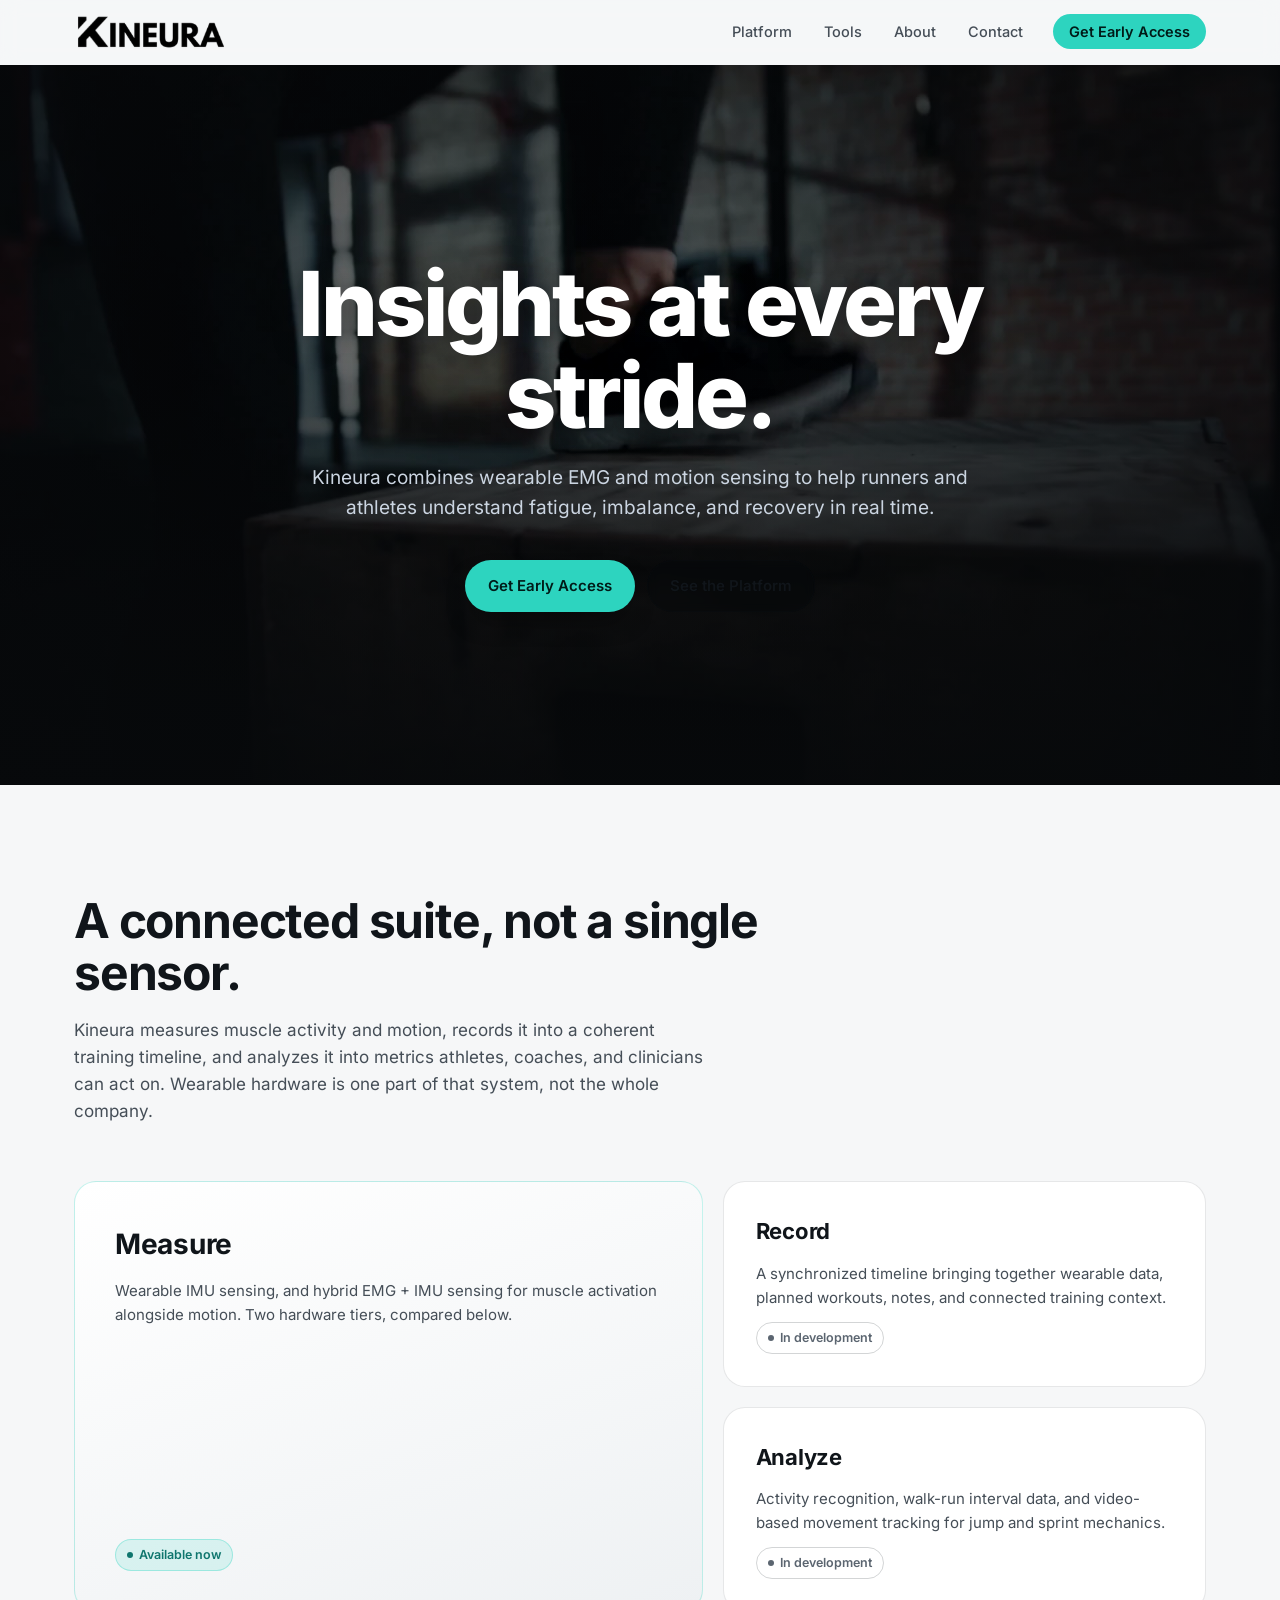
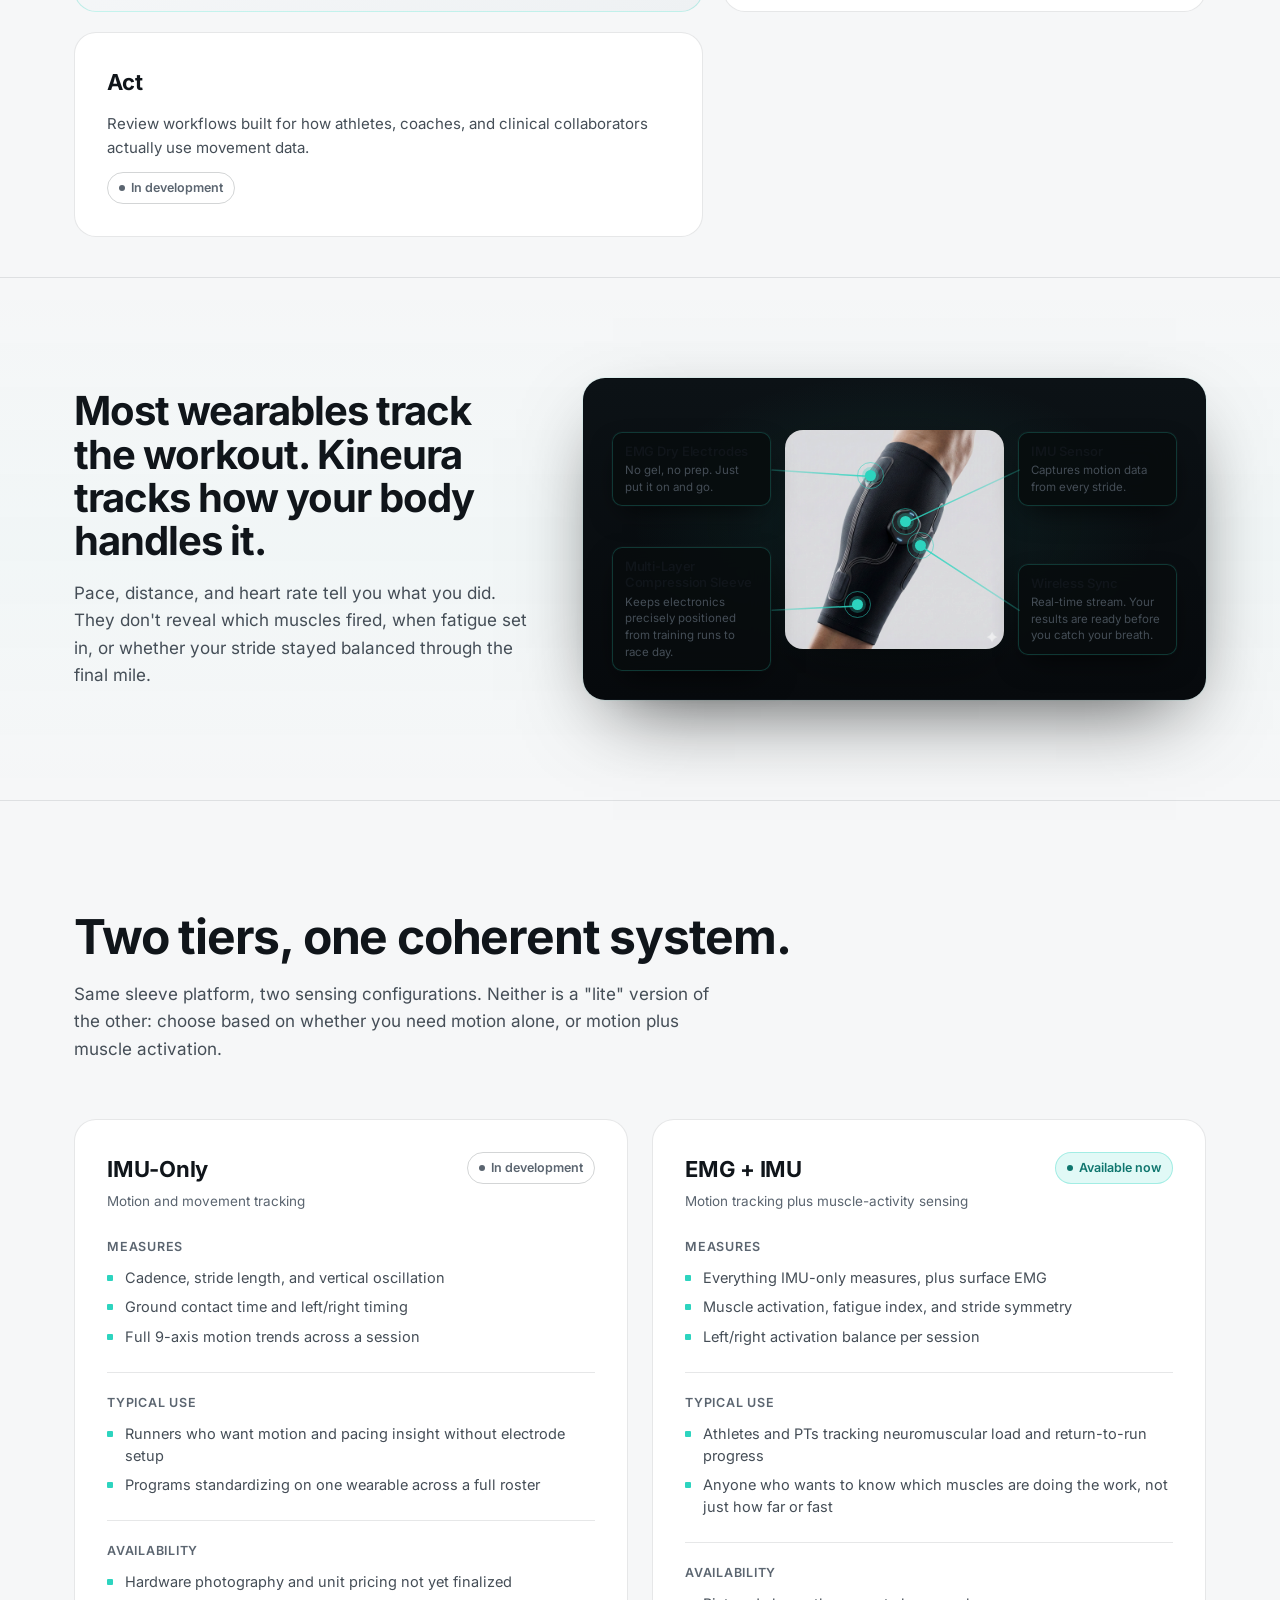
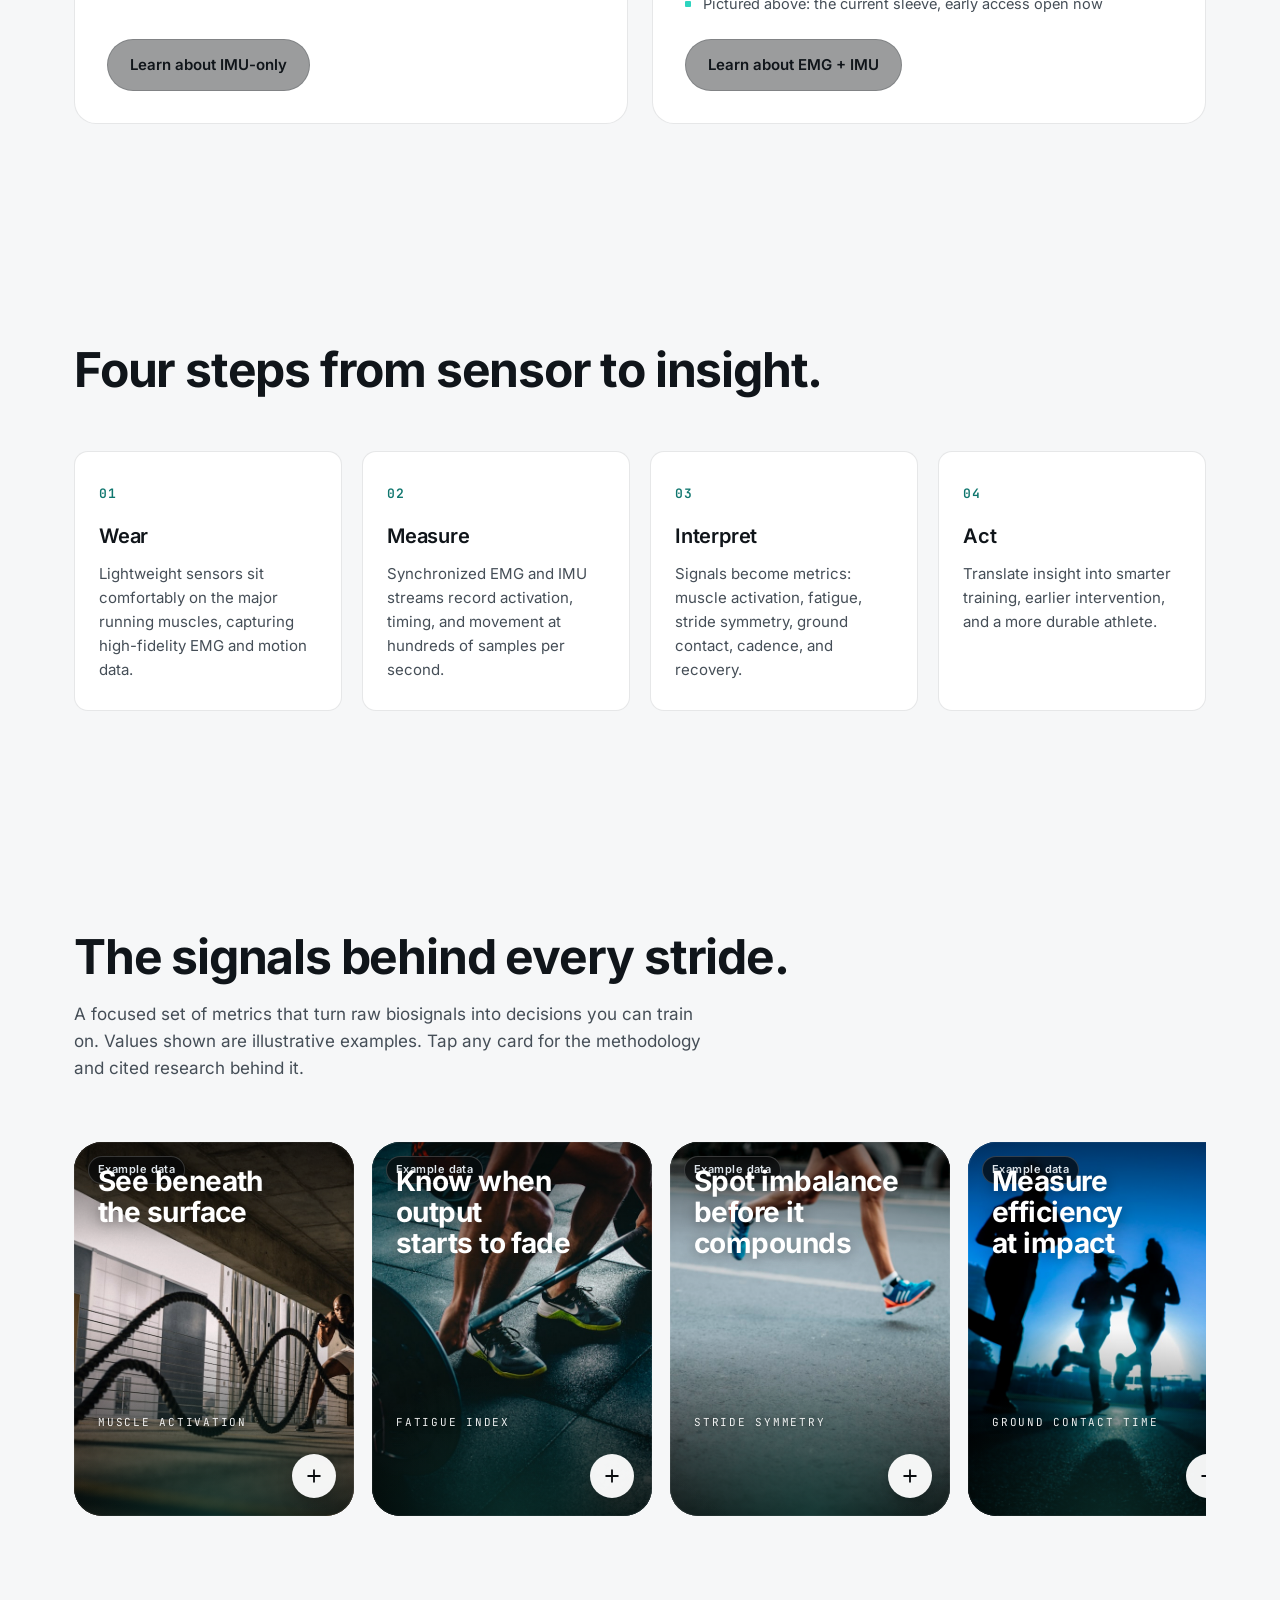
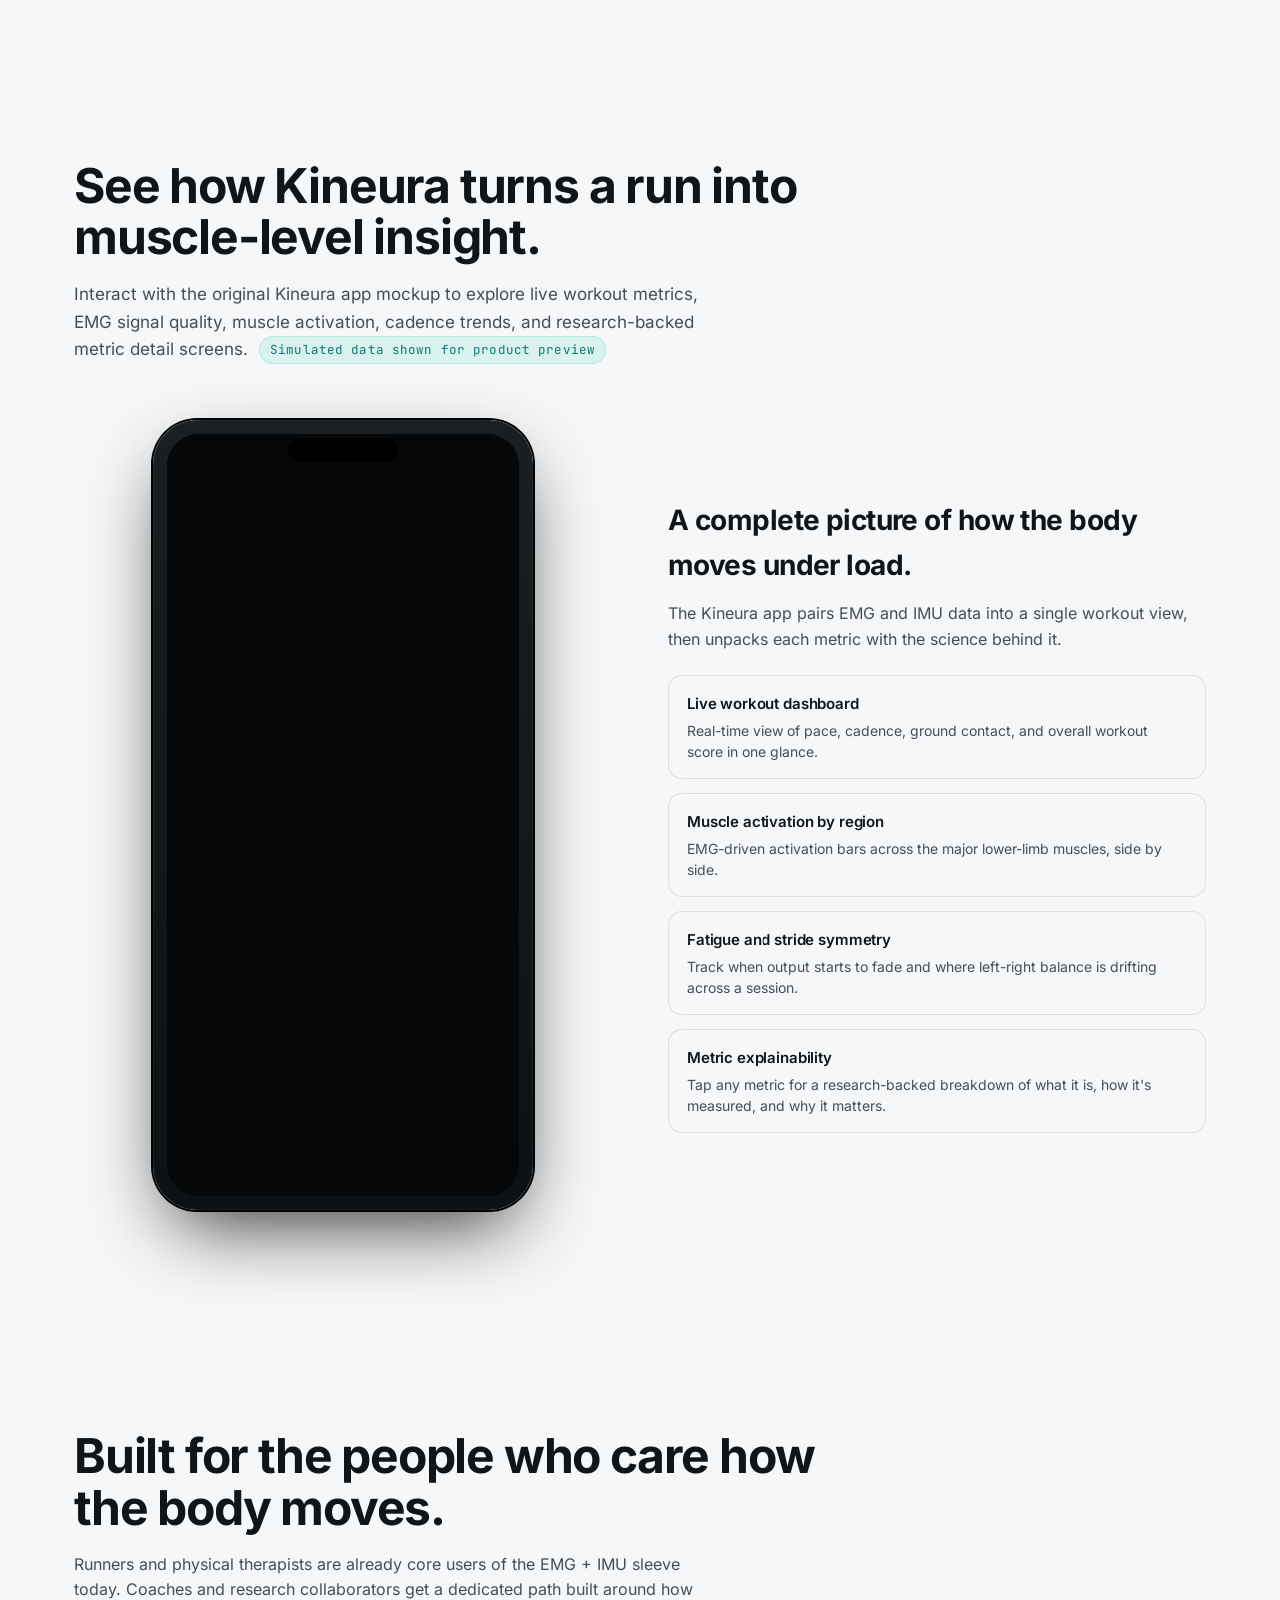
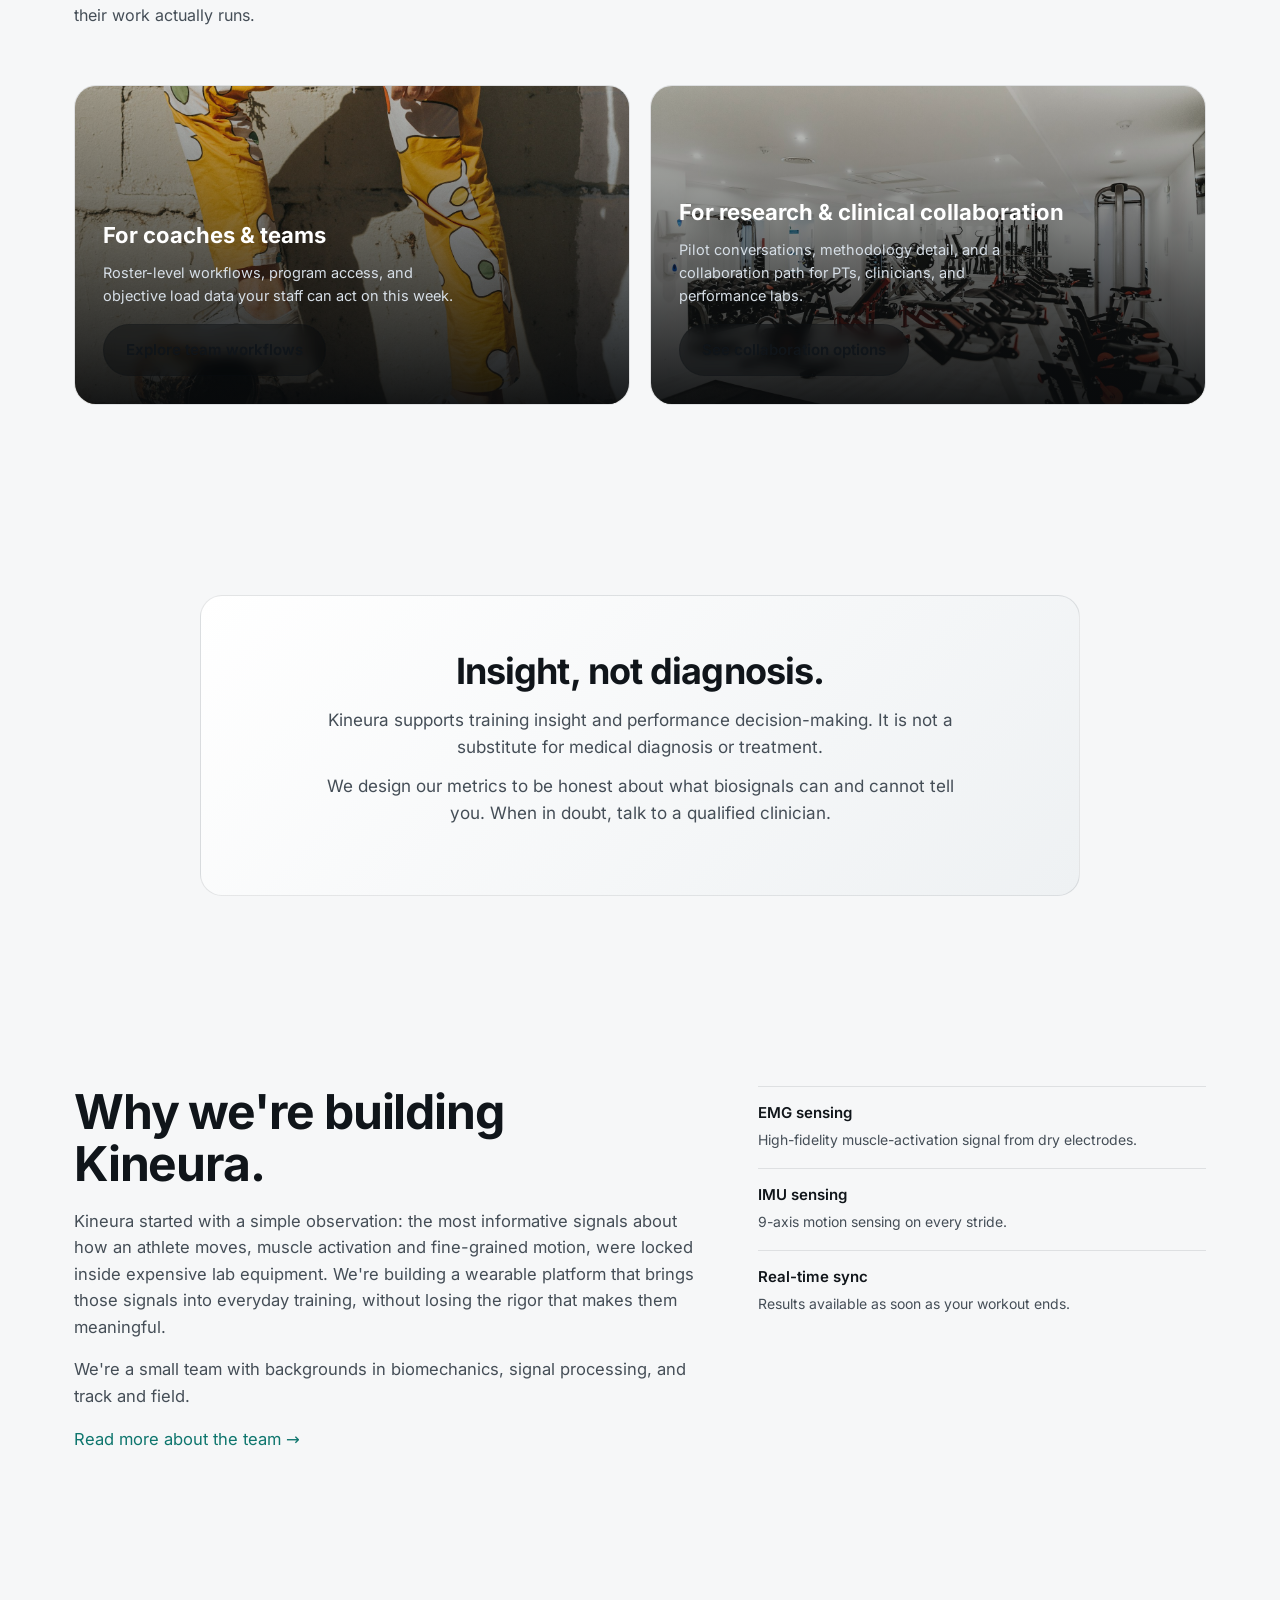
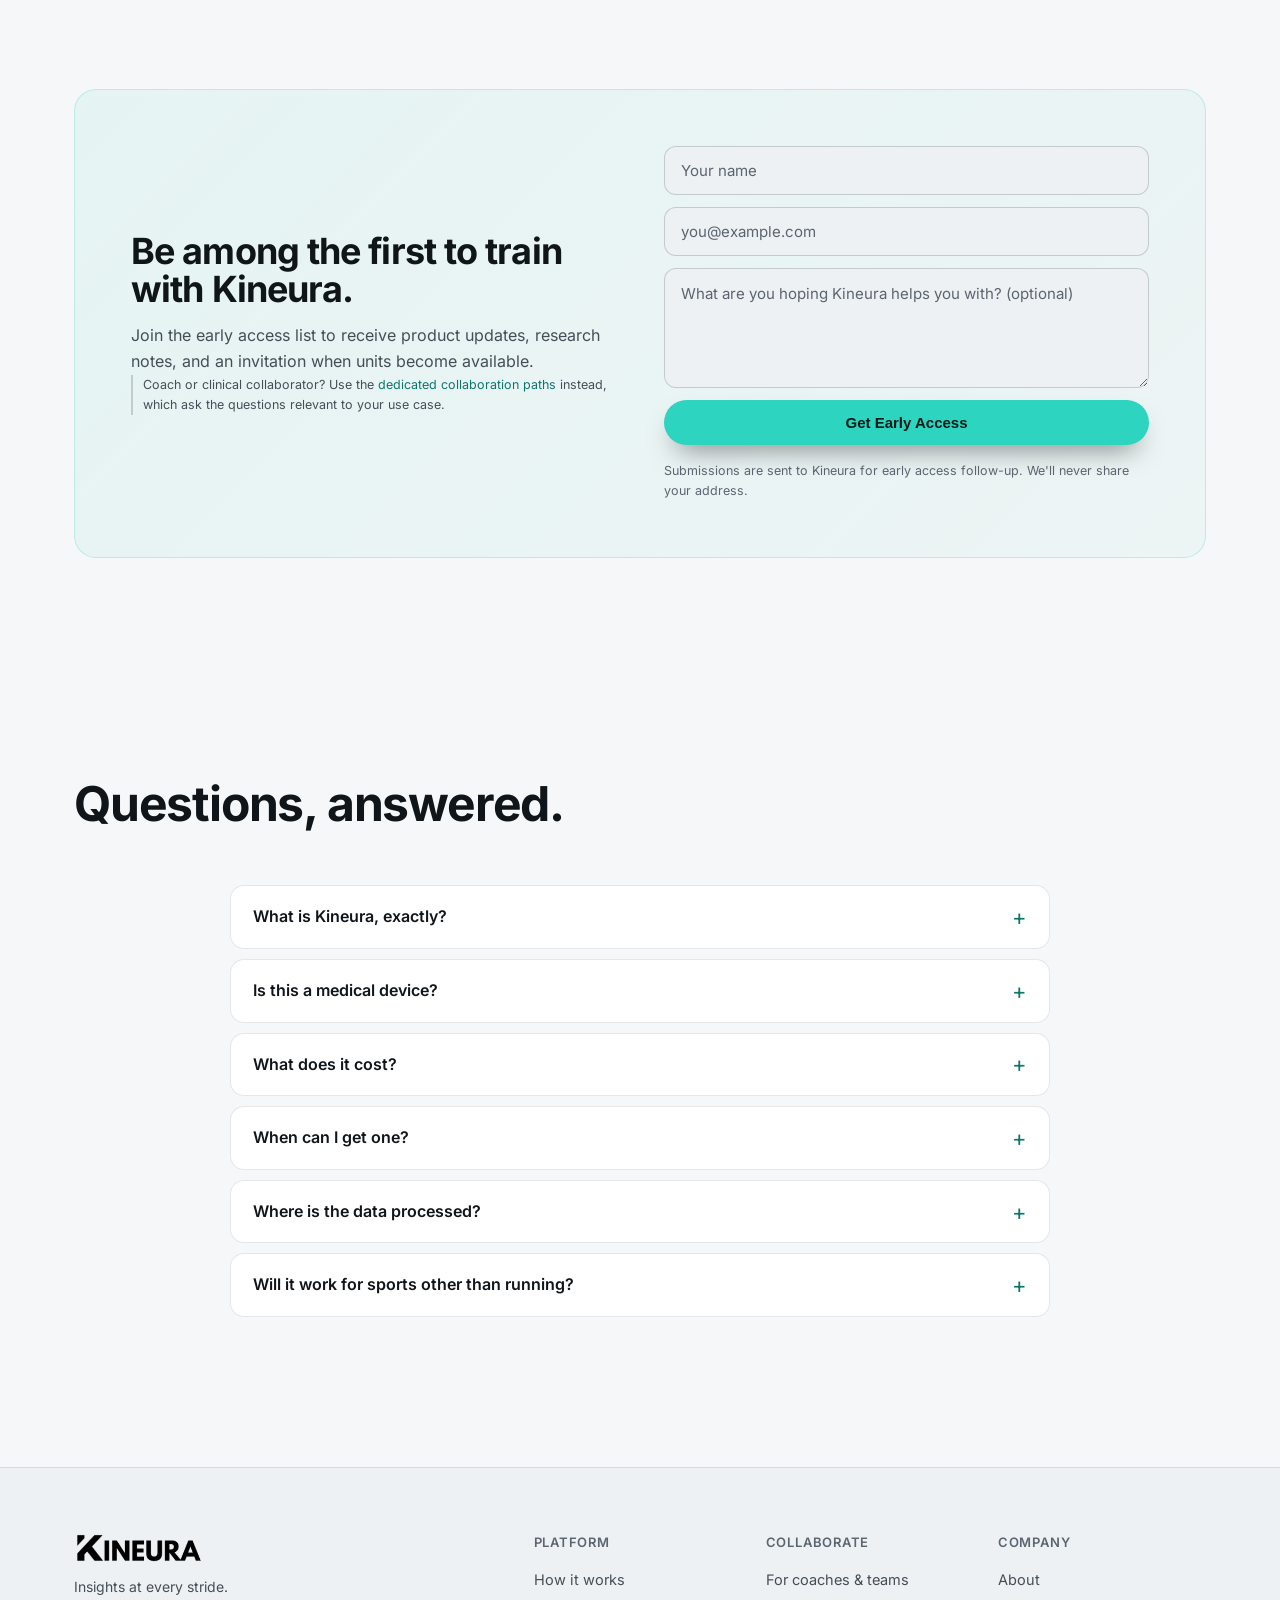
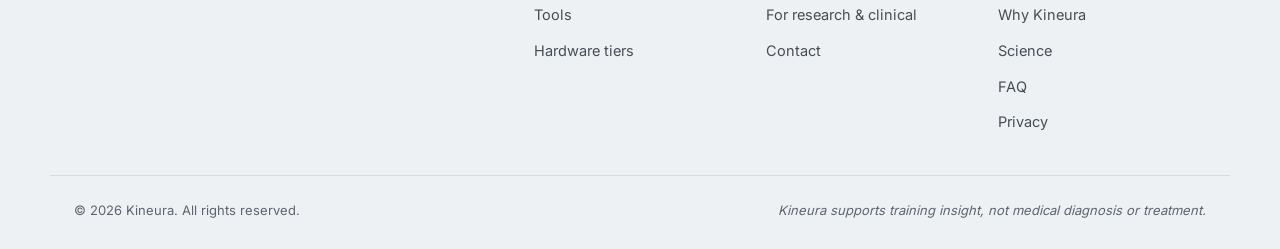
==== commit daa04a04: "Privacy policy and Why Kineura pages (draft for legal review) Customer-facing pages speak in data ty" ====
--- a/index.html
+++ b/index.html
@@ -586,8 +586,10 @@
           <p class="footer-nav-heading">Company</p>
           <ul>
             <li><a href="about.html">About</a></li>
+            <li><a href="why.html">Why Kineura</a></li>
             <li><a href="index.html#science">Science</a></li>
             <li><a href="index.html#faq">FAQ</a></li>
+            <li><a href="privacy.html">Privacy</a></li>
           </ul>
         </div>
       </nav>
--- a/styles.css
+++ b/styles.css
@@ -31,6 +31,12 @@
   --accent-2: #14b8a6;
   --accent-soft: rgba(45, 212, 191, 0.14);
   --accent-glow: rgba(45, 212, 191, 0.35);
+  /* Text-weight teal: --accent itself is tuned to glow on a near-black page
+     and fails WCAG AA as small text once the page background goes light
+     (~1.9:1 on white). Every place --accent is used as a `color` (not a
+     background/border) uses this instead, so light mode gets a darker,
+     AA-compliant teal instead of a global brand-color change. */
+  --accent-text: var(--accent);
   --danger: #f87171;
   --radius: 14px;
   --radius-lg: 22px;
@@ -38,6 +44,7 @@
   --maxw: 1180px;
   --shadow: 0 30px 80px -30px rgba(0, 0, 0, 0.8);
   --easing: cubic-bezier(0.22, 1, 0.36, 1);
+  color-scheme: dark light;
 }
 
 * { box-sizing: border-box; }
@@ -58,7 +65,7 @@
 
 img, svg { max-width: 100%; display: block; }
 
-a { color: var(--accent); text-decoration: none; transition: color 0.2s ease; }
+a { color: var(--accent-text); text-decoration: none; transition: color 0.2s ease; }
 a:hover { color: #5eead4; }
 
 .container {
@@ -204,7 +211,7 @@
 }
 .btn-secondary:hover {
   border-color: var(--accent);
-  color: var(--accent);
+  color: var(--accent-text);
 }
 
 /* Hero */
@@ -415,7 +422,7 @@
   font-size: 9.5px;
   letter-spacing: 0.18em;
   text-transform: uppercase;
-  color: var(--accent);
+  color: var(--accent-text);
   margin: 0 0 3px;
 }
 .sleeve-callout-card h3.sleeve-callout-title {
@@ -476,7 +483,7 @@
   font-family: 'JetBrains Mono', monospace;
   font-size: 12px;
   letter-spacing: 0.12em;
-  color: var(--accent);
+  color: var(--accent-text);
   padding: 4px 8px;
   border: 1px solid rgba(45,212,191,0.25);
   border-radius: 6px;
@@ -549,7 +556,7 @@
 .step:hover { border-color: var(--line-strong); transform: translateY(-2px); }
 .step-num {
   font-family: 'JetBrains Mono', monospace;
-  color: var(--accent);
+  color: var(--accent-text);
   font-size: 13px;
   font-weight: 600;
   letter-spacing: 0.1em;
@@ -663,7 +670,7 @@
 .metric-plus svg { width: 20px; height: 20px; }
 .metric-plus:hover { background: var(--accent); transform: scale(1.06); }
 .metric-photo-card:focus-visible {
-  outline: 2px solid var(--accent);
+  outline: 2px solid var(--accent-text);
   outline-offset: 4px;
 }
 
@@ -767,7 +774,7 @@
   font-size: 15px;
   font-weight: 600;
   letter-spacing: -0.01em;
-  color: #fff;
+  color: var(--text);
 }
 .demo-feature-list p {
   margin: 0;
@@ -780,7 +787,7 @@
   font-family: 'JetBrains Mono', monospace;
   font-size: 12.5px;
   letter-spacing: 0.01em;
-  color: var(--accent);
+  color: var(--accent-text);
   background: var(--accent-soft);
   border: 1px solid rgba(45,212,191,0.25);
   padding: 3px 10px;
@@ -860,7 +867,7 @@
   font-size: 22px;
   font-weight: 700;
   letter-spacing: -0.01em;
-  color: var(--accent);
+  color: var(--accent-text);
   font-family: 'JetBrains Mono', monospace;
 }
 .about-stat .lbl { color: var(--text-dim); font-size: 14.5px; }
@@ -906,7 +913,7 @@
 .cta-form input:focus-visible,
 .cta-form select:focus-visible,
 .cta-form textarea:focus-visible {
-  outline: 2px solid var(--accent);
+  outline: 2px solid var(--accent-text);
   outline-offset: 2px;
 }
 .cta-form textarea { resize: vertical; min-height: 96px; line-height: 1.5; }
@@ -921,7 +928,7 @@
 }
 .cta-form select { appearance: none; -webkit-appearance: none; background-image: url("data:image/svg+xml;utf8,<svg xmlns='http://www.w3.org/2000/svg' width='12' height='8' viewBox='0 0 12 8'><path fill='%239aa7b2' d='M6 8L0 0h12z'/></svg>"); background-repeat: no-repeat; background-position: right 16px center; padding-right: 40px; }
 .form-note { font-size: 12.5px; color: var(--text-muted); margin: 4px 0 0; }
-.form-note.success { color: var(--accent); }
+.form-note.success { color: var(--accent-text); }
 .form-note.error { color: var(--danger); }
 
 /* FAQ */
@@ -953,7 +960,7 @@
 .faq-list summary::-webkit-details-marker { display: none; }
 .faq-list summary::after {
   content: "+";
-  color: var(--accent);
+  color: var(--accent-text);
   font-size: 22px;
   font-weight: 400;
   transition: transform 0.2s ease;
@@ -1077,7 +1084,7 @@
   font-size: 12px;
   text-transform: uppercase;
   letter-spacing: 0.12em;
-  color: var(--accent);
+  color: var(--accent-text);
   font-family: 'JetBrains Mono', monospace;
 }
 .modal-section p { margin: 0; color: var(--text-dim); font-size: 14.5px; line-height: 1.6; }
@@ -1157,7 +1164,7 @@
 
 /* Focus visible */
 :focus-visible {
-  outline: 2px solid var(--accent);
+  outline: 2px solid var(--accent-text);
   outline-offset: 3px;
   border-radius: 6px;
 }
@@ -1202,7 +1209,7 @@
   background: currentColor;
   flex: none;
 }
-.status-label--available { color: var(--accent); border-color: rgba(45,212,191,0.35); background: var(--accent-soft); }
+.status-label--available { color: var(--accent-text); border-color: rgba(45,212,191,0.35); background: var(--accent-soft); }
 .status-label--beta { color: #fbbf24; border-color: rgba(251,191,36,0.35); background: rgba(251,191,36,0.1); }
 .status-label--research { color: #93c5fd; border-color: rgba(147,197,253,0.35); background: rgba(147,197,253,0.1); }
 .status-label--dev { color: var(--text-muted); border-color: var(--line-strong); background: transparent; }
@@ -1222,7 +1229,7 @@
   letter-spacing: -0.03em;
   margin: 0 0 18px;
   font-weight: 800;
-  color: #fff;
+  color: var(--text);
 }
 .page-hero .lede { font-size: 18px; max-width: 620px; }
 @media (max-width: 720px) {
@@ -1256,7 +1263,7 @@
 .platform-item-index {
   font-family: 'JetBrains Mono', monospace;
   font-size: 13px;
-  color: var(--accent);
+  color: var(--accent-text);
 }
 .platform-item h3 { margin: 0; font-size: 22px; letter-spacing: -0.01em; }
 .platform-item--featured h3 { font-size: 28px; }
@@ -1446,3 +1453,95 @@
   border-left: 2px solid var(--line-strong);
   padding-left: 10px;
 }
+
+/* Long-form reading pages (privacy.html, why.html): one readable column of
+   prose under the shared .page-hero, built only from the existing tokens. */
+.prose-section { padding-top: 56px; }
+.prose {
+  max-width: 760px;
+  margin: 0 auto;
+  color: var(--text-dim);
+  font-size: 16.5px;
+}
+.prose h2 {
+  font-size: clamp(22px, 2.6vw, 28px);
+  line-height: 1.2;
+  letter-spacing: -0.015em;
+  margin: 56px 0 14px;
+  font-weight: 700;
+  color: var(--text);
+}
+.prose h3 {
+  font-size: 17px;
+  margin: 28px 0 8px;
+  font-weight: 650;
+  color: var(--text);
+}
+.prose h4 {
+  font-size: 15px;
+  margin: 20px 0 6px;
+  font-weight: 600;
+  color: var(--text);
+}
+.prose p, .prose ul { margin: 0 0 14px; }
+.prose ul { padding-left: 22px; }
+.prose li { margin-bottom: 8px; }
+.prose li::marker { color: var(--accent-text); }
+.prose strong { color: var(--text); font-weight: 600; }
+.prose a { text-decoration: underline; text-underline-offset: 3px; }
+.prose-meta {
+  font-family: 'JetBrains Mono', ui-monospace, monospace;
+  font-size: 13px;
+  color: var(--text-muted);
+  margin: 0 0 8px;
+}
+.in-short {
+  background: var(--bg-elev);
+  border: 1px solid var(--line);
+  border-left: 3px solid var(--accent);
+  border-radius: var(--radius);
+  padding: 24px 28px;
+  margin: 8px 0 8px;
+}
+.prose .in-short h2 { margin-top: 0; }
+.in-short ul { margin-bottom: 0; }
+.in-short li { color: var(--text); }
+@media (max-width: 720px) {
+  .in-short { padding: 20px 18px; }
+  .prose h2 { margin-top: 44px; }
+  .prose .prose .in-short h2 { margin-top: 0; }
+}
+
+/* Light mode: follows the OS/browser setting only, no manual toggle.
+   Overrides the page-chrome tokens; the accent stays constant across both
+   themes. Immersive, photo- or video-backed modules (hero, sleeve product
+   stage, demo phone bezel, audience-panel photography) keep their own
+   always-dark treatment intentionally, the same way product staging stays
+   dark on light-themed sites like Apple's or WHOOP's — they're not page
+   background, so they're untouched here. Placed last so it wins cascade
+   ties against the equal-specificity rules above it. */
+@media (prefers-color-scheme: light) {
+  :root {
+    color-scheme: light dark;
+    --bg: #f6f7f8;
+    --bg-elev: #ffffff;
+    --bg-elev-2: #eef1f3;
+    --surface: #ffffff;
+    --line: rgba(15, 23, 31, 0.10);
+    --line-strong: rgba(15, 23, 31, 0.18);
+    --text: #10151a;
+    --text-dim: #454e57;
+    --text-muted: #5b6570;
+    --shadow: 0 30px 80px -30px rgba(15, 23, 31, 0.20);
+    --accent-text: #0f766e;
+  }
+  a:hover { color: var(--accent-2); }
+  .site-header { background: rgba(246, 247, 248, 0.7); }
+  .site-header.scrolled { background: rgba(246, 247, 248, 0.92); }
+  .site-footer { background: var(--bg-elev-2); }
+  .brand-logo { filter: invert(1); }
+  .status-label--beta { color: #92650a; border-color: rgba(146,101,10,0.35); background: rgba(146,101,10,0.1); }
+  .status-label--research { color: #1d4ed8; border-color: rgba(29,78,216,0.35); background: rgba(29,78,216,0.1); }
+}
+.prose .fine-print { font-size: 13px; color: var(--text-muted); }
+.prose .fine-print strong { color: var(--text-muted); }
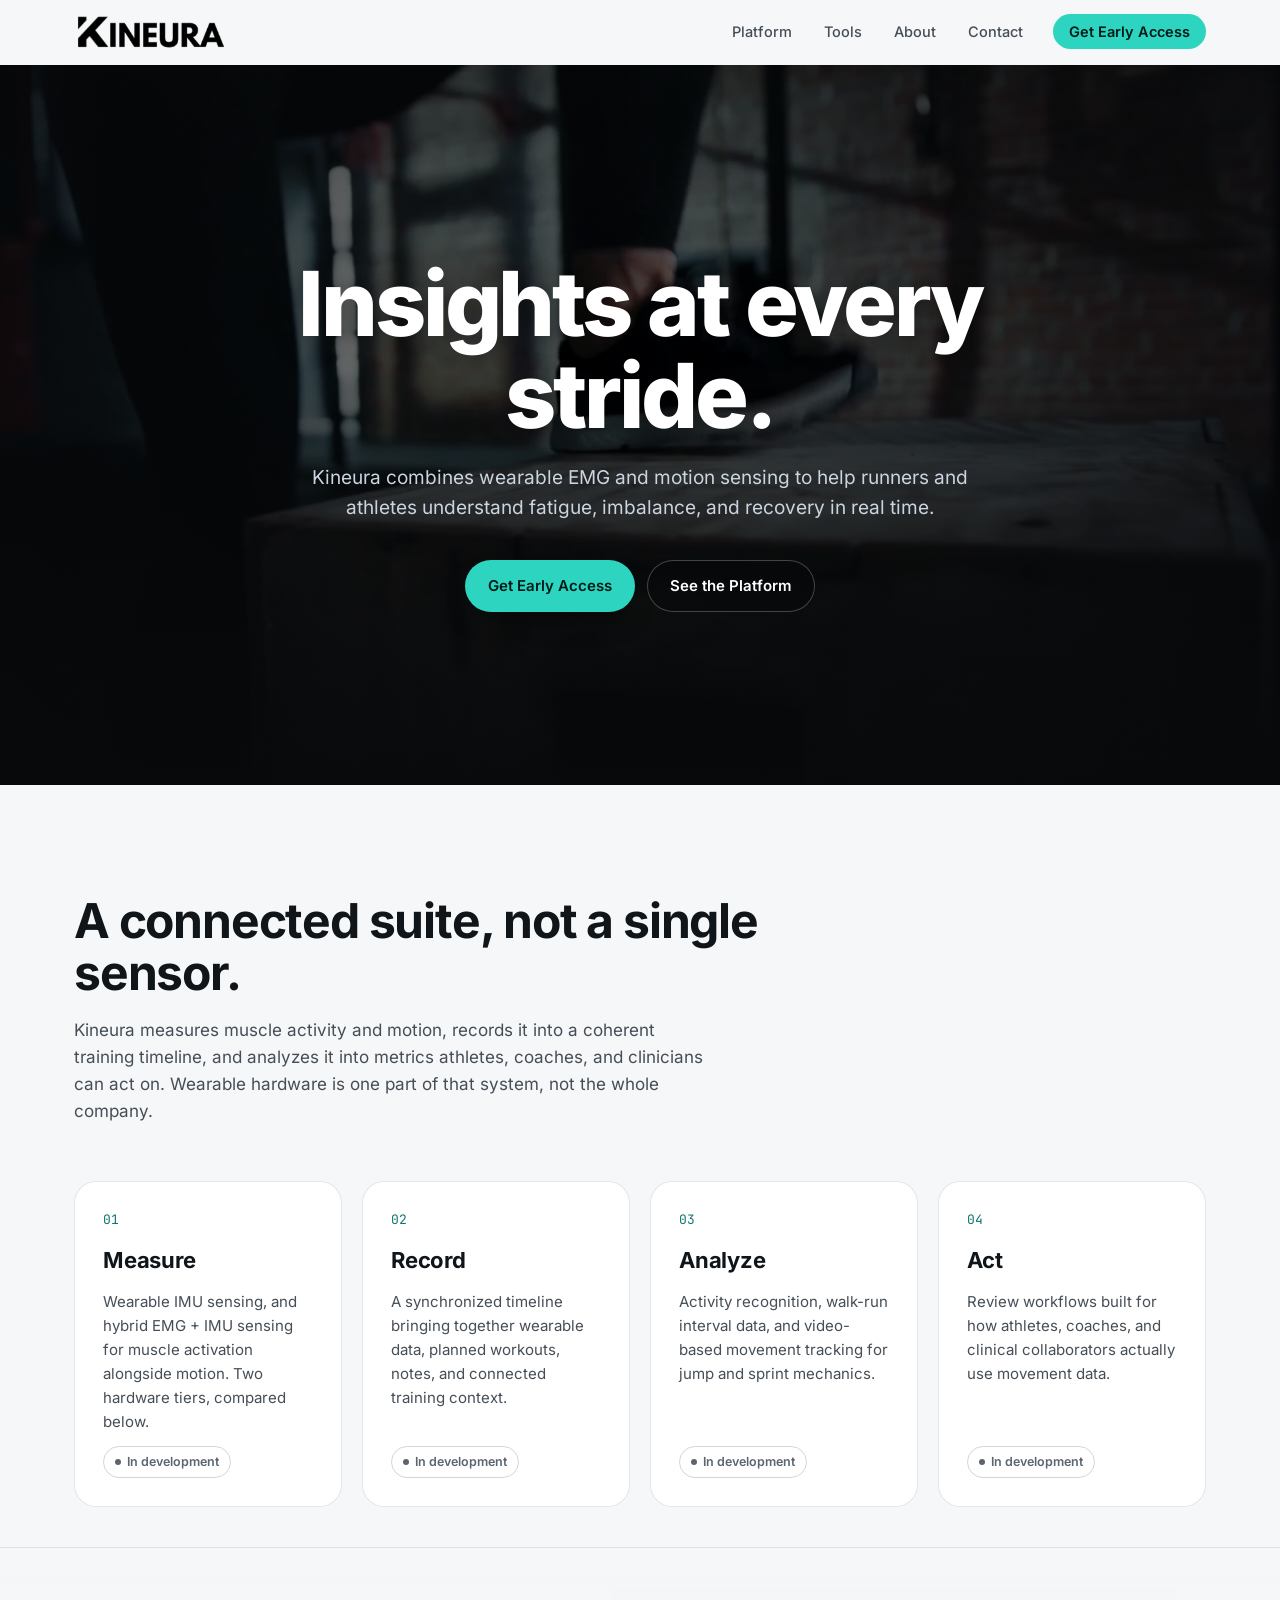
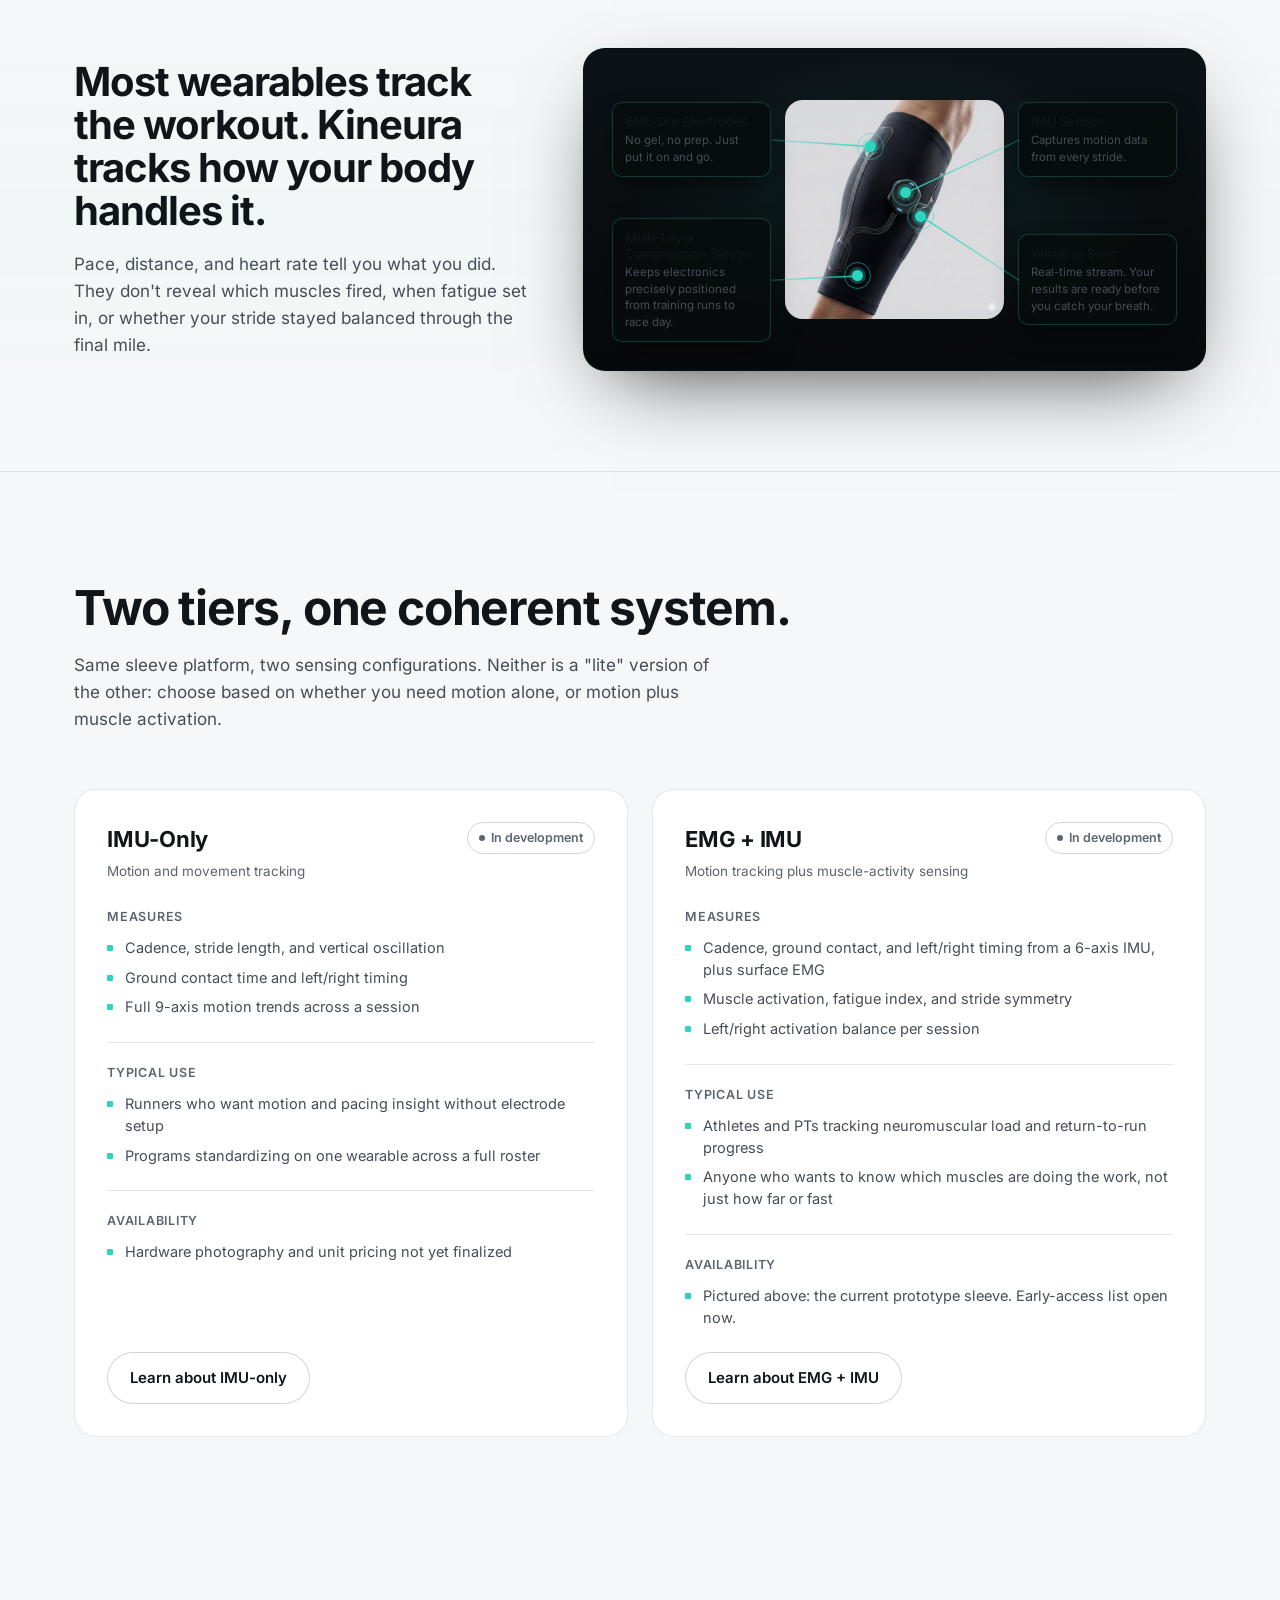
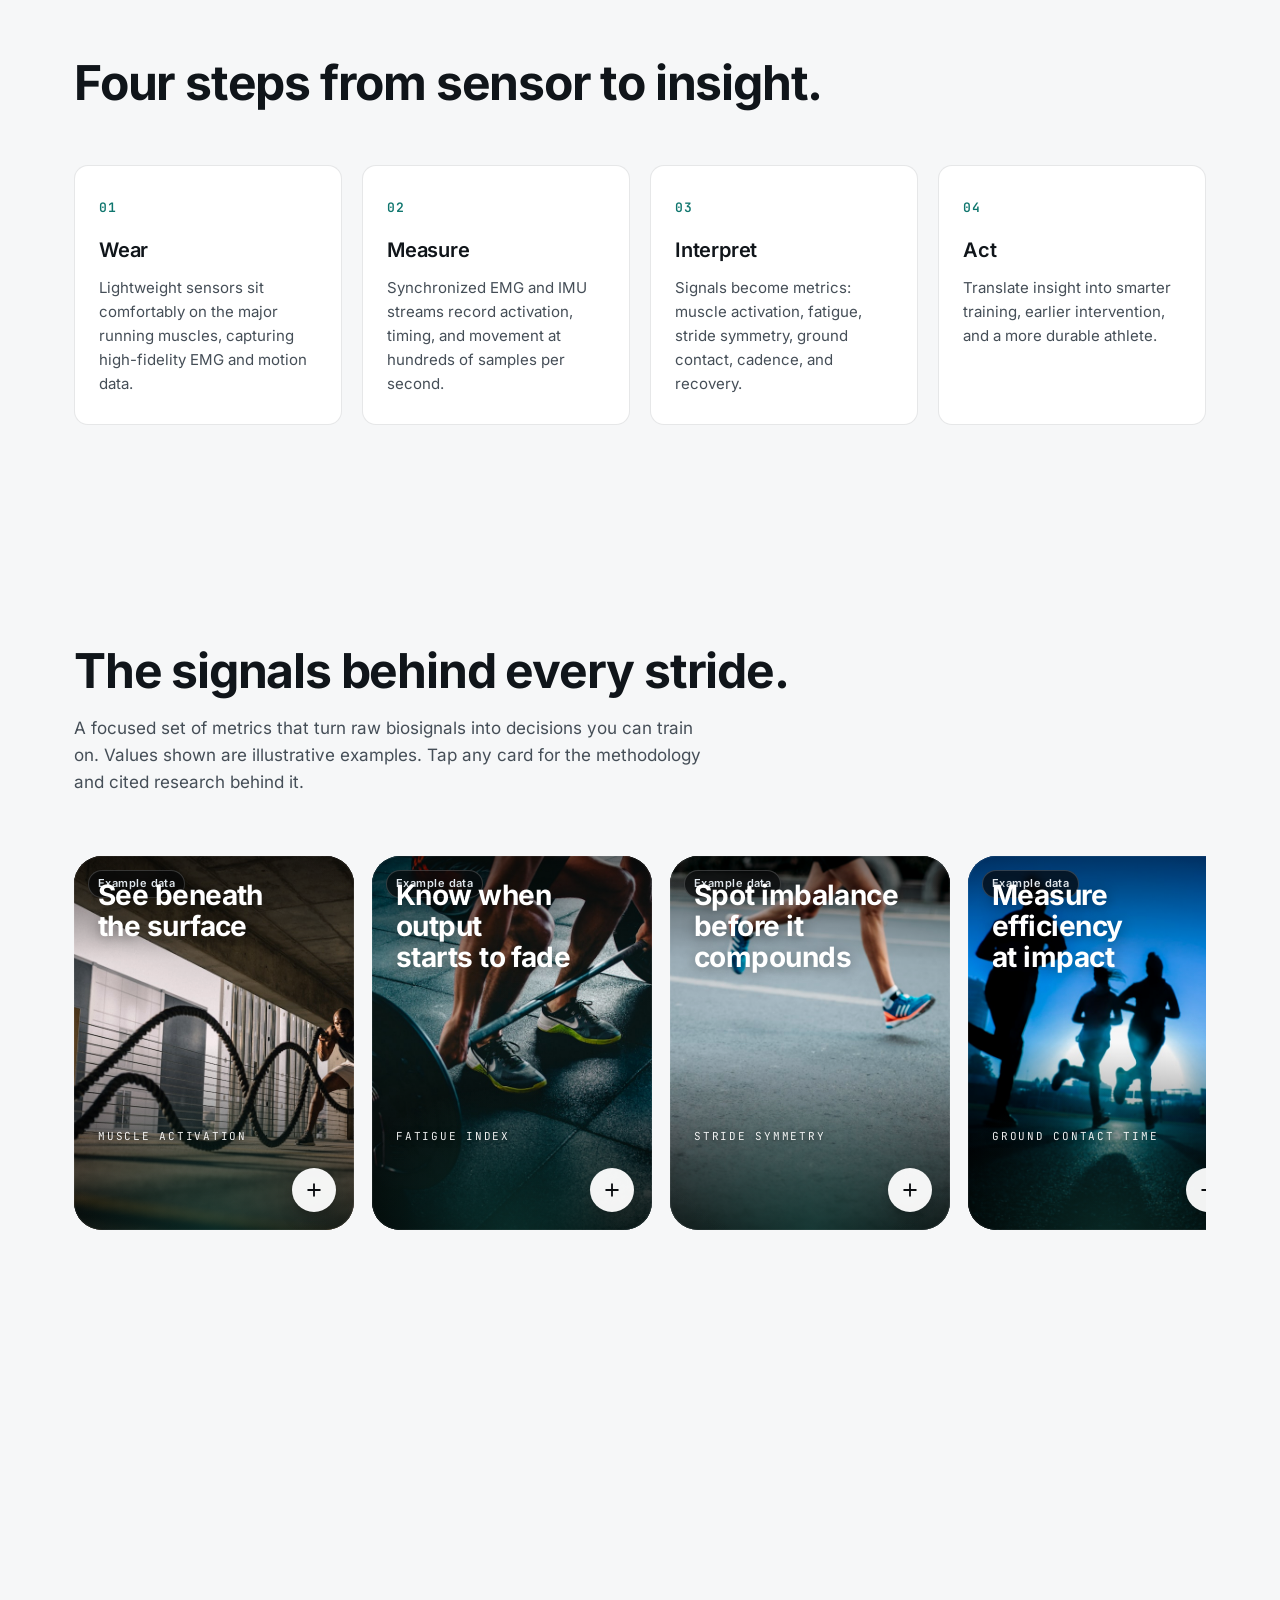
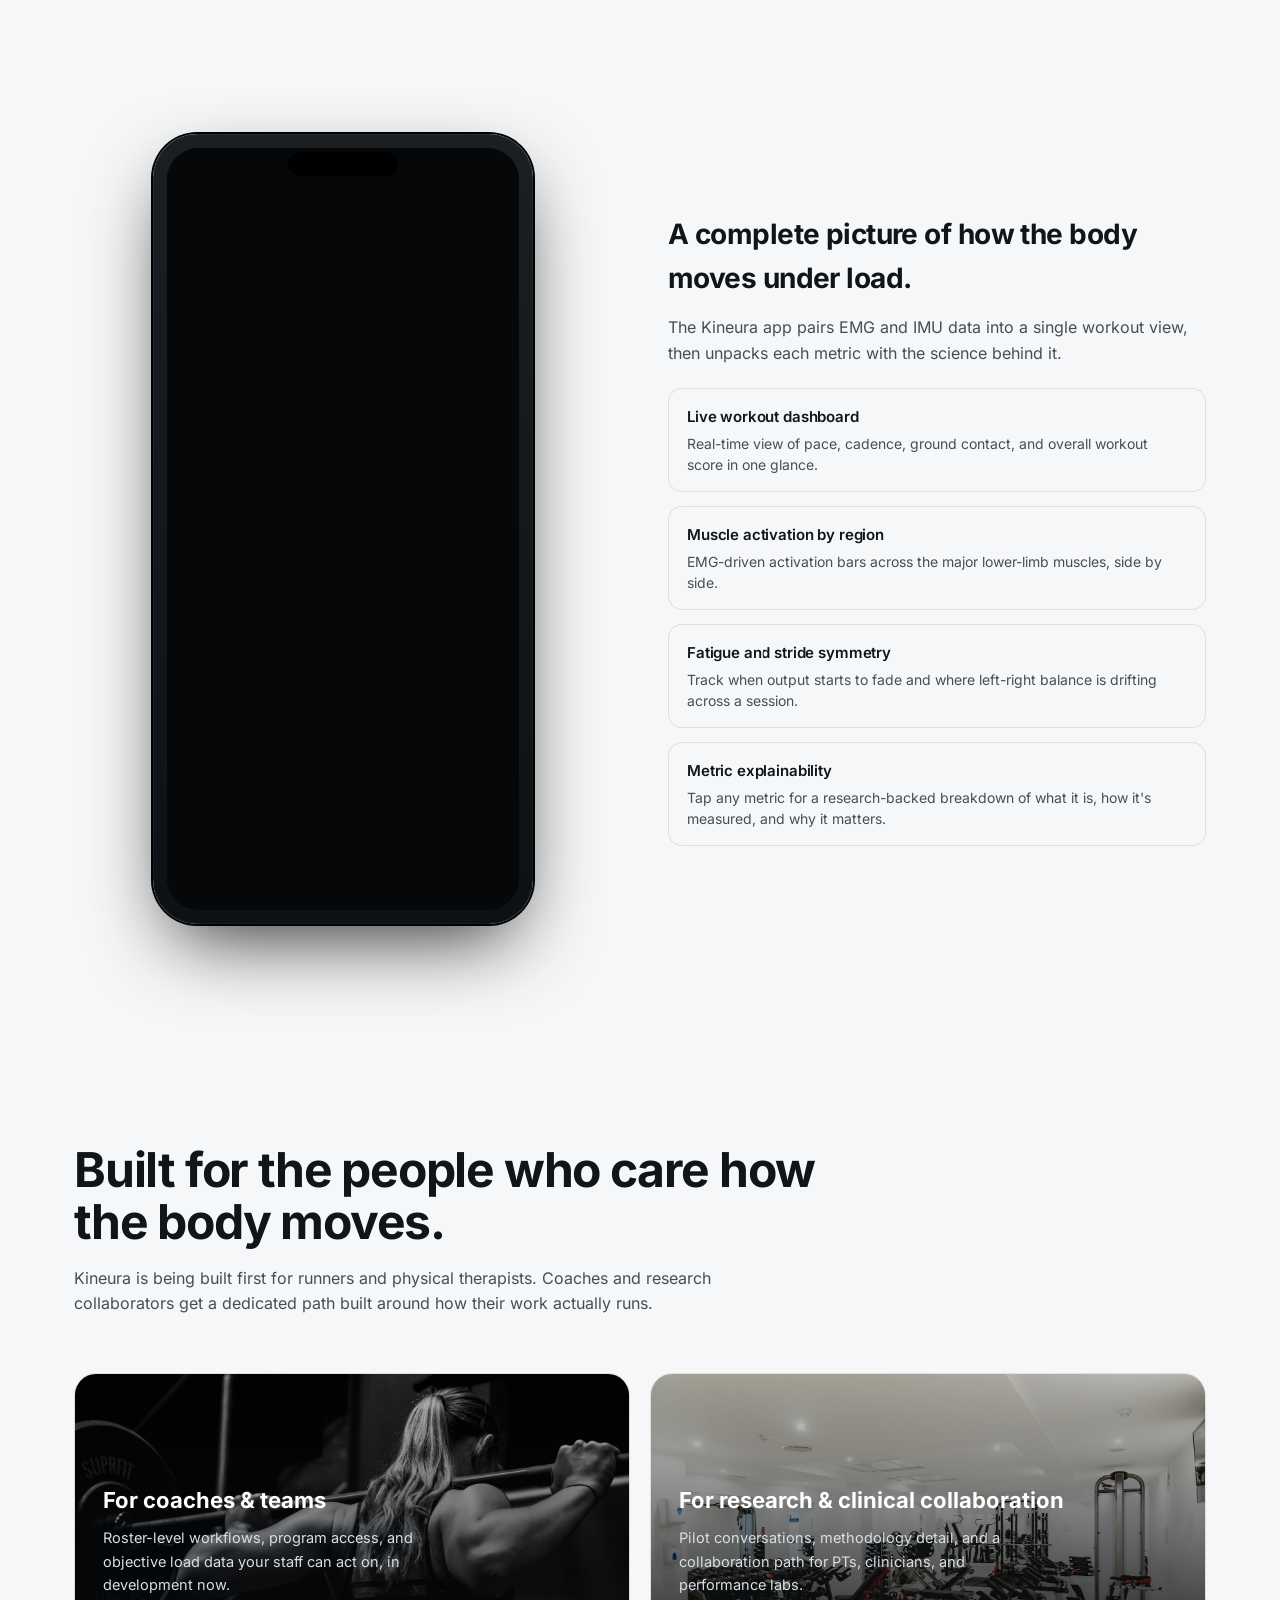
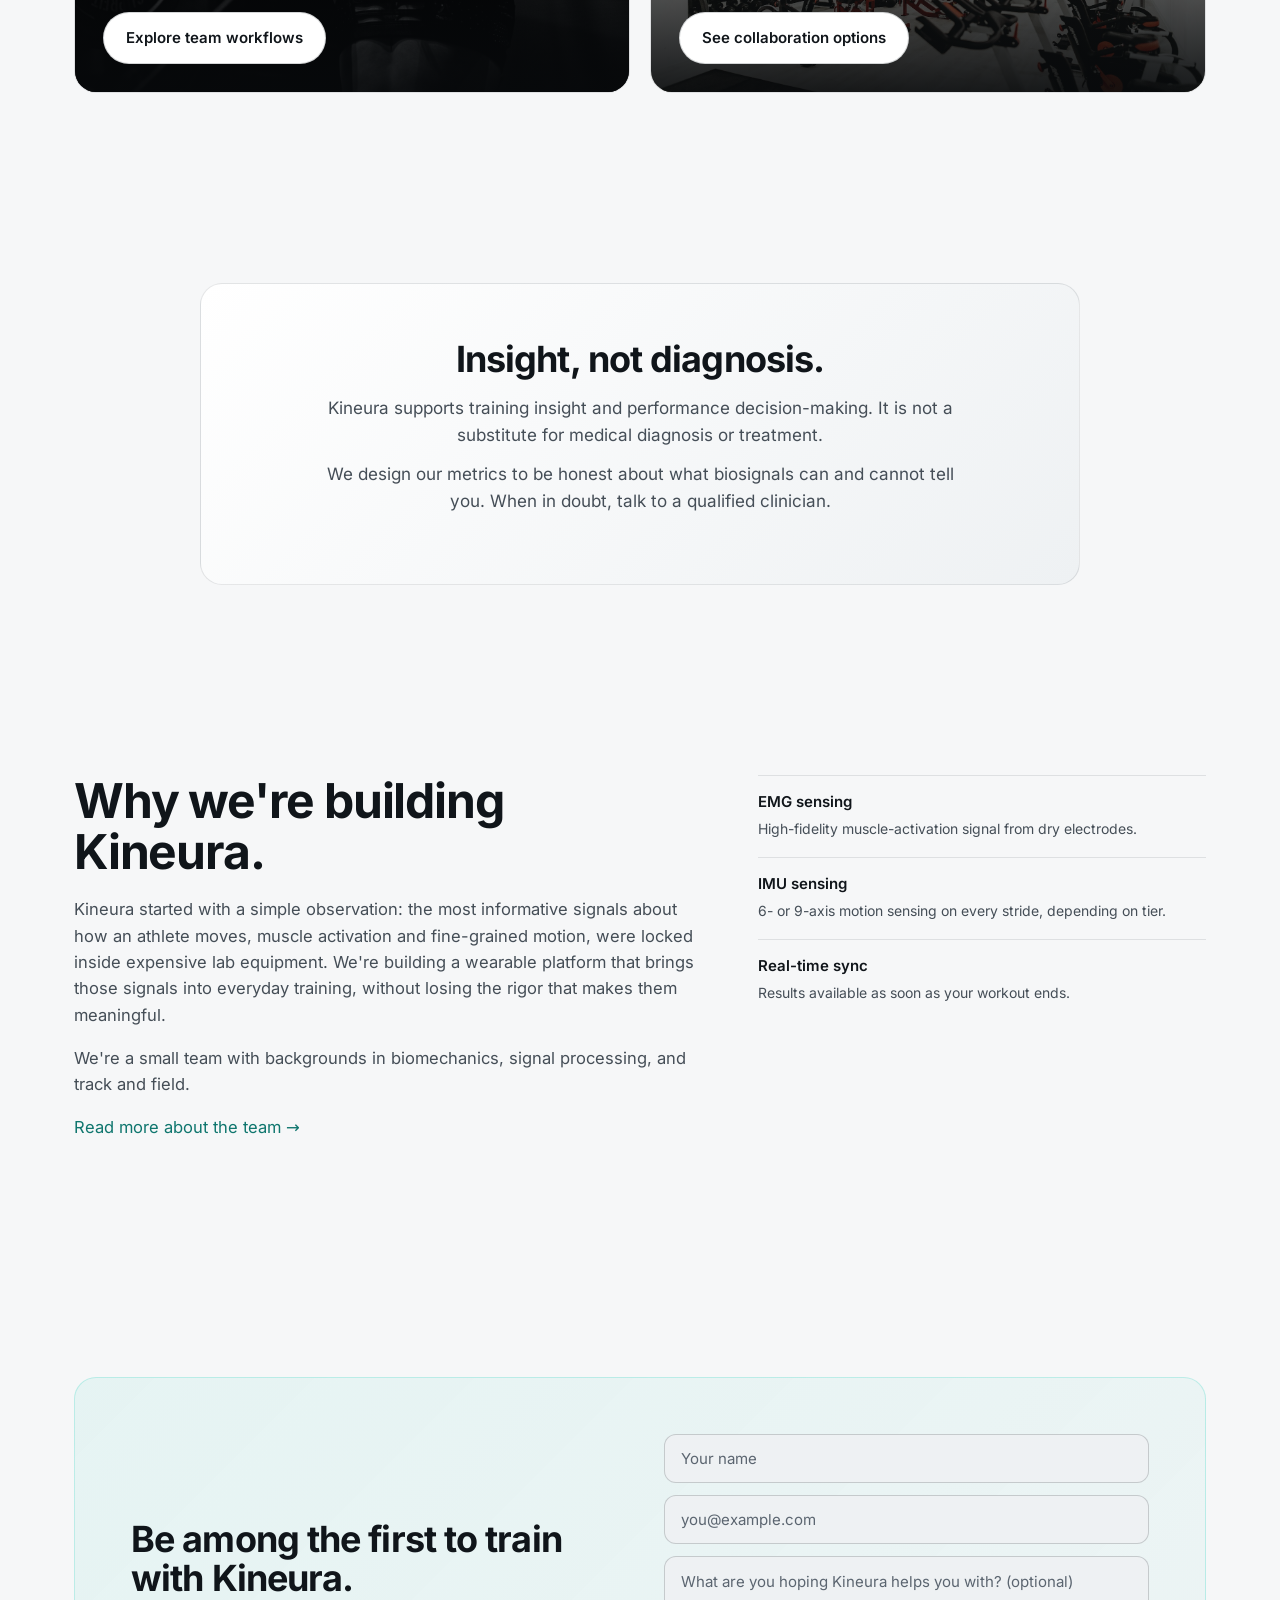
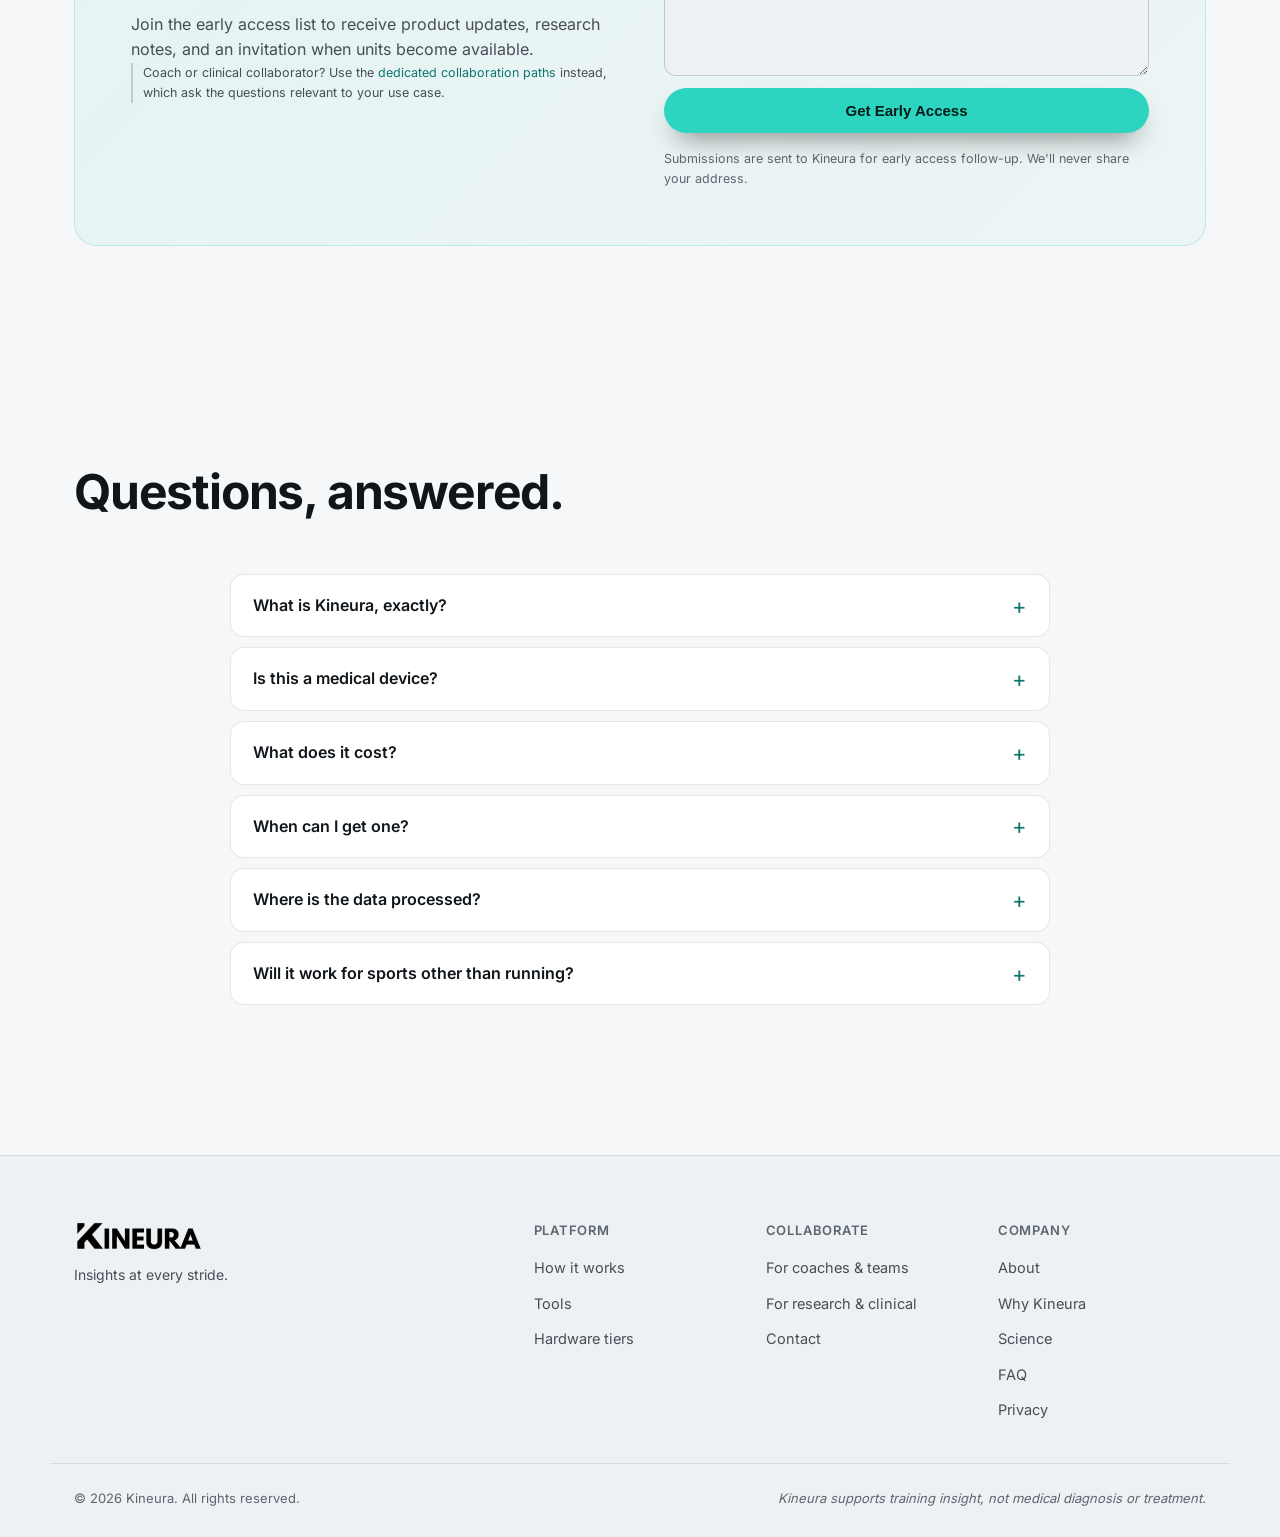
==== commit 03246482: "Fix platform grid and light-mode buttons; mark everything in development - Measure/Record/Analyze/Ac" ====
--- a/index.html
+++ b/index.html
@@ -72,22 +72,26 @@
           <p class="lede">Kineura measures muscle activity and motion, records it into a coherent training timeline, and analyzes it into metrics athletes, coaches, and clinicians can act on. Wearable hardware is one part of that system, not the whole company.</p>
         </div>
         <div class="platform-grid">
-          <article class="platform-item platform-item--featured">
+          <article class="platform-item">
+            <span class="platform-item-index">01</span>
             <h3>Measure</h3>
             <p>Wearable IMU sensing, and hybrid EMG + IMU sensing for muscle activation alongside motion. Two hardware tiers, compared below.</p>
-            <span class="status-label status-label--available">Available now</span>
+            <span class="status-label status-label--dev">In development</span>
           </article>
           <article class="platform-item">
+            <span class="platform-item-index">02</span>
             <h3>Record</h3>
             <p>A synchronized timeline bringing together wearable data, planned workouts, notes, and connected training context.</p>
             <span class="status-label status-label--dev">In development</span>
           </article>
           <article class="platform-item">
+            <span class="platform-item-index">03</span>
             <h3>Analyze</h3>
             <p>Activity recognition, walk-run interval data, and video-based movement tracking for jump and sprint mechanics.</p>
             <span class="status-label status-label--dev">In development</span>
           </article>
           <article class="platform-item">
+            <span class="platform-item-index">04</span>
             <h3>Act</h3>
             <p>Review workflows built for how athletes, coaches, and clinical collaborators actually use movement data.</p>
             <span class="status-label status-label--dev">In development</span>
@@ -238,12 +242,12 @@
                 <h3>EMG + IMU</h3>
                 <p class="tier-card-sub">Motion tracking plus muscle-activity sensing</p>
               </div>
-              <span class="status-label status-label--available">Available now</span>
+              <span class="status-label status-label--dev">In development</span>
             </div>
             <div class="tier-cluster">
               <h4>Measures</h4>
               <ul>
-                <li>Everything IMU-only measures, plus surface EMG</li>
+                <li>Cadence, ground contact, and left/right timing from a 6-axis IMU, plus surface EMG</li>
                 <li>Muscle activation, fatigue index, and stride symmetry</li>
                 <li>Left/right activation balance per session</li>
               </ul>
@@ -258,7 +262,7 @@
             <div class="tier-cluster">
               <h4>Availability</h4>
               <ul>
-                <li>Pictured above: the current sleeve, early access open now</li>
+                <li>Pictured above: the current prototype sleeve. Early-access list open now.</li>
               </ul>
             </div>
             <a class="btn btn-secondary" href="tools.html#emg-imu">Learn about EMG + IMU</a>
@@ -339,7 +343,7 @@
 
           <article class="metric-photo-card" role="listitem" data-metric="gct" style="position: relative;">
             <span class="metric-example-badge">Example data</span>
-            <img src="assets/img/metric-gct.jpg" alt="Close-up of running shoes contacting the ground" loading="lazy" />
+            <img src="assets/img/metric-gct.jpg" alt="Three runners silhouetted against a bright sky" loading="lazy" />
             <div class="metric-photo-overlay"></div>
             <h3 class="metric-photo-title">Measure efficiency<br/>at impact</h3>
             <p class="metric-photo-tag">Ground Contact Time</p>
@@ -377,7 +381,7 @@
       <div class="container">
         <div class="section-head">
           <h2>See how Kineura turns a run into muscle-level insight.</h2>
-          <p class="lede">Interact with the original Kineura app mockup to explore live workout metrics, EMG signal quality, muscle activation, cadence trends, and research-backed metric detail screens. <span class="badge">Simulated data shown for product preview</span></p>
+          <p class="lede">Interact with the Kineura app mockup to explore live workout metrics, EMG signal quality, muscle activation, cadence trends, and research-backed metric detail screens. <span class="badge">Simulated data shown for product preview</span></p>
         </div>
 
         <div class="demo-wrap">
@@ -427,20 +431,20 @@
       <div class="container">
         <div class="section-head">
           <h2>Built for the people who care how the body moves.</h2>
-          <p class="audience-intro">Runners and physical therapists are already core users of the EMG + IMU sleeve today. Coaches and research collaborators get a dedicated path built around how their work actually runs.</p>
+          <p class="audience-intro">Kineura is being built first for runners and physical therapists. Coaches and research collaborators get a dedicated path built around how their work actually runs.</p>
         </div>
         <div class="audience-panels">
           <a class="audience-panel" href="for-teams-coaches.html">
-            <img src="assets/img/athlete-coach.jpg" alt="Coach reviewing data with athlete" loading="lazy" />
+            <img src="assets/img/athlete-strength.jpg" alt="Athlete holding a loaded barbell across the shoulders" loading="lazy" />
             <div class="audience-panel-veil"></div>
             <div class="audience-panel-body">
               <h3>For coaches &amp; teams</h3>
-              <p>Roster-level workflows, program access, and objective load data your staff can act on this week.</p>
+              <p>Roster-level workflows, program access, and objective load data your staff can act on, in development now.</p>
               <span class="btn btn-secondary">Explore team workflows</span>
             </div>
           </a>
           <a class="audience-panel" href="for-research-clinical.html">
-            <img src="assets/img/athlete-pt.jpg" alt="Physical therapist working with athlete" loading="lazy" />
+            <img src="assets/img/athlete-pt.jpg" alt="A training facility with strength and cycling equipment" loading="lazy" />
             <div class="audience-panel-veil"></div>
             <div class="audience-panel-body">
               <h3>For research &amp; clinical collaboration</h3>
@@ -473,7 +477,7 @@
         <aside class="about-side">
           <dl class="capability-list">
             <div><dt>EMG sensing</dt><dd>High-fidelity muscle-activation signal from dry electrodes.</dd></div>
-            <div><dt>IMU sensing</dt><dd>9-axis motion sensing on every stride.</dd></div>
+            <div><dt>IMU sensing</dt><dd>6- or 9-axis motion sensing on every stride, depending on tier.</dd></div>
             <div><dt>Real-time sync</dt><dd>Results available as soon as your workout ends.</dd></div>
           </dl>
         </aside>
@@ -542,11 +546,11 @@
           </details>
           <details>
             <summary>When can I get one?</summary>
-            <p>The EMG + IMU sleeve is available to a limited number of early-access members now, with rolling invitations as production scales. Join the list above and we'll reach out directly.</p>
+            <p>Not yet. Every part of Kineura, including both sleeve tiers, is in development. Join the early access list above and we'll invite members in rolling waves as units become available.</p>
           </details>
           <details>
             <summary>Where is the data processed?</summary>
-            <p>Signals are captured on-device and analyzed in our app. We're committed to clear, opt-in handling of any data you choose to share with us.</p>
+            <p>Signals are captured by the sleeve, synced through the Kineura app, and processed on our cloud infrastructure (Amazon Web Services, in the United States). The details are in our <a href="privacy.html">Privacy Policy</a>.</p>
           </details>
           <details>
             <summary>Will it work for sports other than running?</summary>
--- a/styles.css
+++ b/styles.css
@@ -213,6 +213,14 @@
   border-color: var(--accent);
   color: var(--accent-text);
 }
+/* The hero sits on dark video in both themes, so its secondary button keeps
+   light text on a dark translucent fill regardless of color scheme. */
+.hero .btn-secondary {
+  background: rgba(7,9,11,0.4);
+  color: #ffffff;
+  border-color: rgba(255,255,255,0.24);
+}
+.hero .btn-secondary:hover { border-color: var(--accent); color: var(--accent); }
 
 /* Hero */
 .hero {
@@ -1236,29 +1244,22 @@
   .page-hero { padding: 120px 0 48px; }
 }
 
-/* Platform categories: Measure / Record / Analyze / Act — one featured item
-   (the real, shipping capability) plus three smaller, asymmetric rather than
-   four equal cards. */
+/* Platform categories: Measure / Record / Analyze / Act — four equal,
+   numbered cards read left to right as one sequence. Every part is in
+   development, so no card is singled out as "featured". */
 .platform-grid {
   display: grid;
-  grid-template-columns: 1.3fr 1fr;
-  grid-template-rows: auto auto;
+  grid-template-columns: repeat(4, minmax(0, 1fr));
   gap: 20px;
 }
 .platform-item {
   background: var(--bg-elev);
   border: 1px solid var(--line);
   border-radius: var(--radius-lg);
-  padding: 32px;
+  padding: 28px;
   display: flex;
   flex-direction: column;
   gap: 12px;
-}
-.platform-item--featured {
-  grid-row: 1 / 3;
-  padding: 40px;
-  background: linear-gradient(160deg, var(--bg-elev) 0%, var(--bg-elev-2) 100%);
-  border-color: rgba(45,212,191,0.28);
 }
 .platform-item-index {
   font-family: 'JetBrains Mono', monospace;
@@ -1266,12 +1267,13 @@
   color: var(--accent-text);
 }
 .platform-item h3 { margin: 0; font-size: 22px; letter-spacing: -0.01em; }
-.platform-item--featured h3 { font-size: 28px; }
 .platform-item p { margin: 0; color: var(--text-dim); font-size: 15px; line-height: 1.6; }
 .platform-item .status-label { margin-top: auto; align-self: flex-start; }
-@media (max-width: 860px) {
+@media (max-width: 1080px) {
+  .platform-grid { grid-template-columns: repeat(2, minmax(0, 1fr)); }
+}
+@media (max-width: 600px) {
   .platform-grid { grid-template-columns: 1fr; }
-  .platform-item--featured { grid-row: auto; }
 }
 
 /* Hardware-tier comparison: two grouped-cluster cards, coequal, never a
@@ -1407,7 +1409,8 @@
   border: 1px solid var(--line);
   background: var(--bg-elev);
 }
-.tool-figure img { width: 100%; display: block; }
+.tool-figure img { width: 100%; display: block; aspect-ratio: 4 / 3; object-fit: cover; }
+.tool-figure img[src$="kineura-sleeve.jpg"] { aspect-ratio: auto; }
 .tool-figure-caption {
   padding: 12px 16px;
   font-size: 12.5px;
@@ -1540,6 +1543,7 @@
   .site-header.scrolled { background: rgba(246, 247, 248, 0.92); }
   .site-footer { background: var(--bg-elev-2); }
   .brand-logo { filter: invert(1); }
+  .btn-secondary { background: var(--bg-elev); }
   .status-label--beta { color: #92650a; border-color: rgba(146,101,10,0.35); background: rgba(146,101,10,0.1); }
   .status-label--research { color: #1d4ed8; border-color: rgba(29,78,216,0.35); background: rgba(29,78,216,0.1); }
 }
